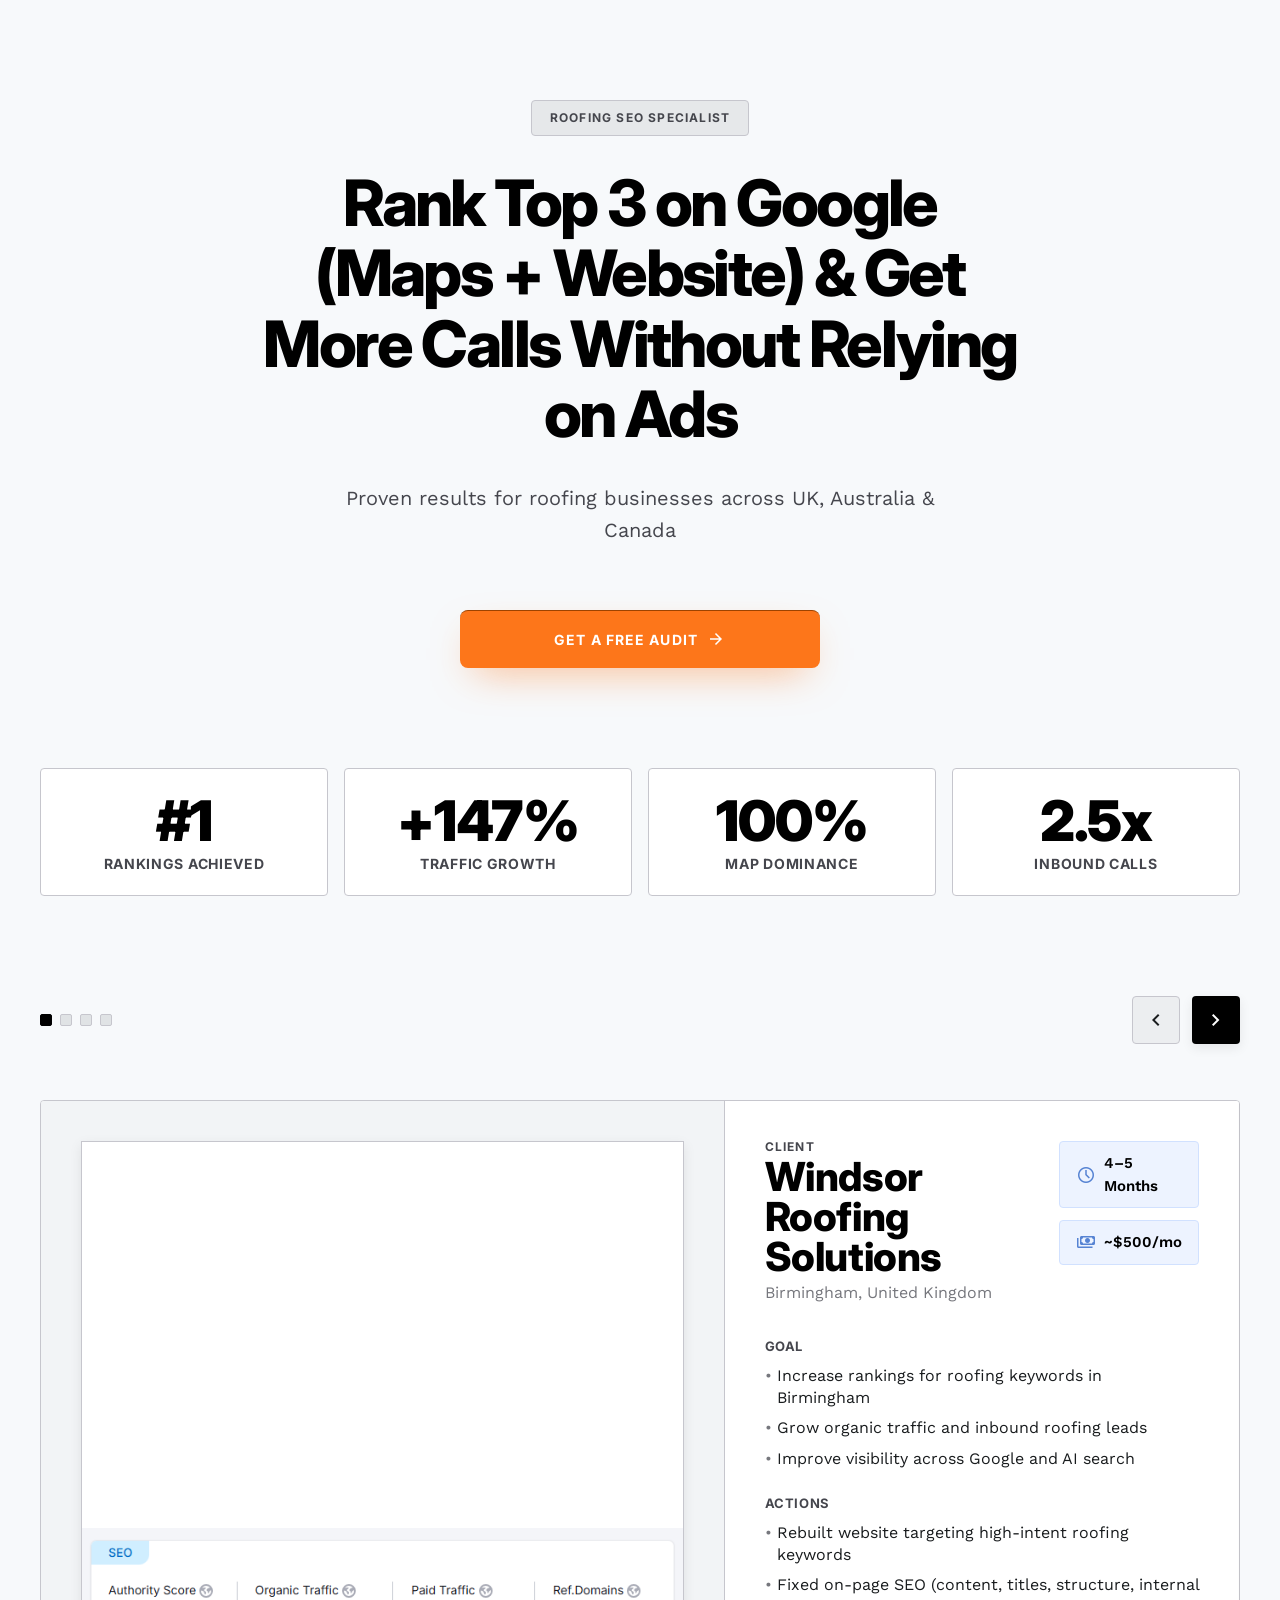
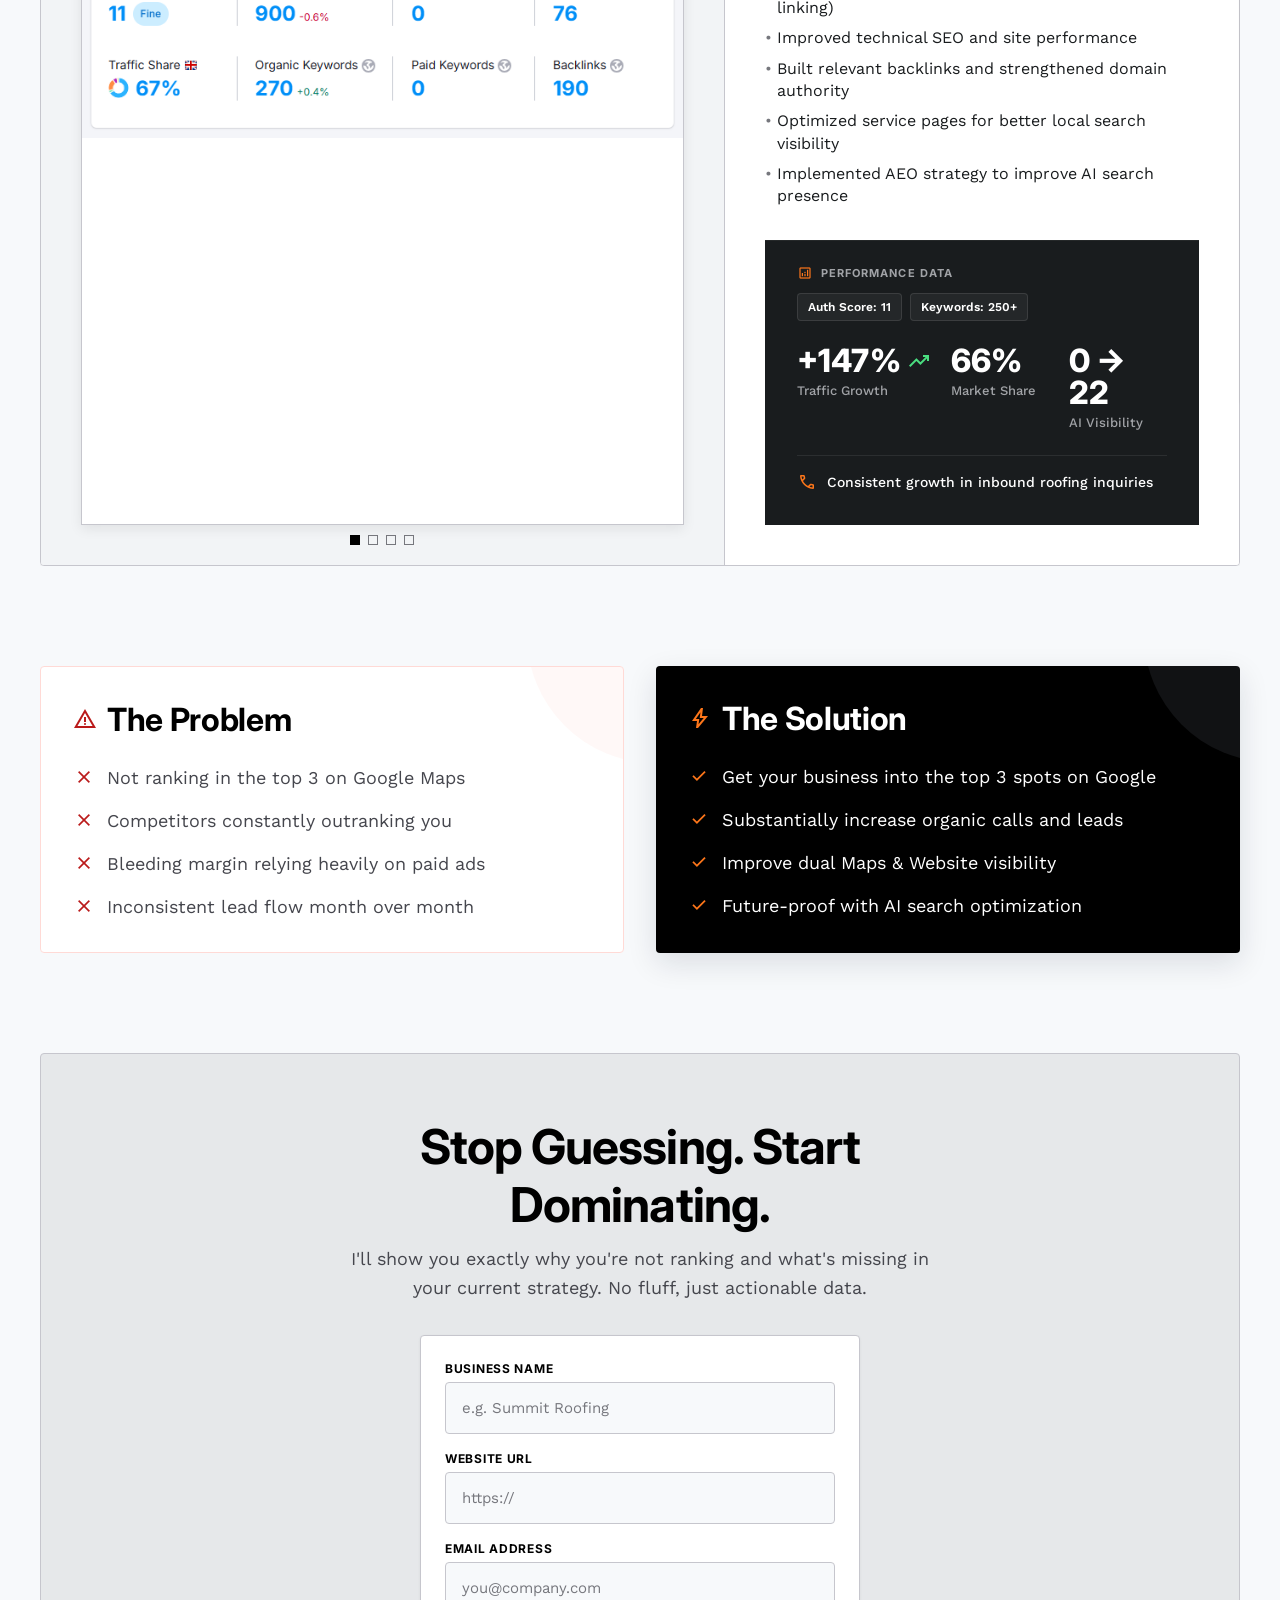
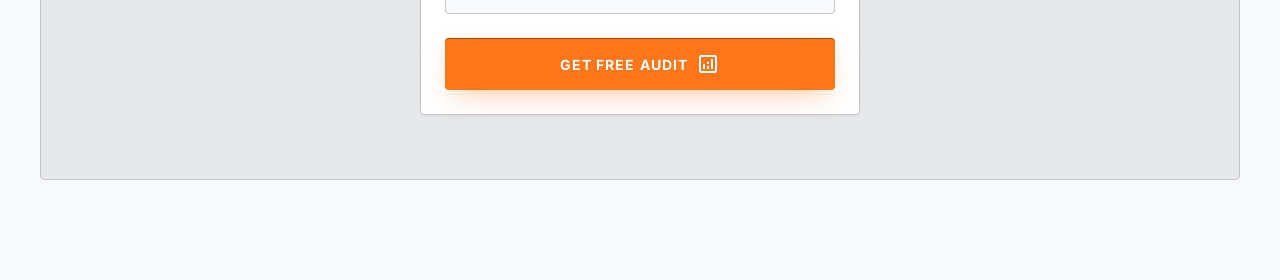
==== index.html @ 43f17d16 "initial" ====
<!DOCTYPE html>
<html lang="en">
<head>
  <meta charset="utf-8" />
  <meta name="viewport" content="width=device-width, initial-scale=1.0" />
  <title>Roofing SEO Specialist — Rank Top 3 on Google Maps & Website</title>
  <meta name="description" content="Proven SEO results for roofing businesses. Rank top 3 on Google Maps, organic search, and AI search. Case studies from UK, Australia, Canada & USA." />
  <link rel="stylesheet" href="styles.css" />
  <link href="https://fonts.googleapis.com/css2?family=Inter:wght@400;600;700;800;900&family=Work+Sans:wght@400;500;600&display=swap" rel="stylesheet" />
  <link href="https://fonts.googleapis.com/css2?family=Material+Symbols+Outlined:wght,FILL@100..700,0..1&display=swap" rel="stylesheet" />
</head>
<body>

<main class="main-container">

  <!-- ============================
       1. HERO SECTION
       ============================ -->
  <section class="hero" id="hero">
    <div class="hero__inner">
      <span class="hero__badge">Roofing SEO Specialist</span>
      <h1 class="font-h1 hero__title">Rank Top 3 on Google (Maps + Website) &amp; Get More Calls Without Relying on Ads</h1>
      <p class="hero__subtitle font-body-lg">Proven results for roofing businesses across UK, Australia &amp; Canada</p>
    </div>
    <a class="btn-cta" href="#audit" id="hero-cta">
      GET A FREE AUDIT
      <span class="material-symbols-outlined arrow-icon">arrow_forward</span>
    </a>
  </section>

  <!-- ============================
       2. PROOF STRIP
       ============================ -->
  <section class="proof-strip" id="proof-strip">
    <div class="proof-card animate-in">
      <span class="font-stat-number proof-card__number">#1</span>
      <span class="font-label-bold proof-card__label">Rankings Achieved</span>
    </div>
    <div class="proof-card animate-in">
      <span class="font-stat-number proof-card__number">+147%</span>
      <span class="font-label-bold proof-card__label">Traffic Growth</span>
    </div>
    <div class="proof-card animate-in">
      <span class="font-stat-number proof-card__number">100%</span>
      <span class="font-label-bold proof-card__label">Map Dominance</span>
    </div>
    <div class="proof-card animate-in">
      <span class="font-stat-number proof-card__number">2.5x</span>
      <span class="font-label-bold proof-card__label">Inbound Calls</span>
    </div>
  </section>

  <!-- ============================
       3. CASE STUDY CAROUSEL
       ============================ -->
  <section class="case-studies" id="case-studies">
    <div class="case-studies__header">
      <div class="carousel-pagination-main" id="carousel-pagination-main">
        <span class="dot active" data-slide="0"></span>
        <span class="dot" data-slide="1"></span>
        <span class="dot" data-slide="2"></span>
        <span class="dot" data-slide="3"></span>
      </div>
      <div class="case-studies__nav">
        <button class="carousel-btn carousel-btn--prev" id="carousel-prev" aria-label="Previous case study">
          <span class="material-symbols-outlined">chevron_left</span>
        </button>
        <button class="carousel-btn carousel-btn--next" id="carousel-next" aria-label="Next case study">
          <span class="material-symbols-outlined">chevron_right</span>
        </button>
      </div>
    </div>

    <div class="carousel-viewport" id="carousel-viewport">
      <div class="carousel-track" id="carousel-track">

        <!-- ===== CASE STUDY 1 ===== -->
        <div class="carousel-slide">
          <div class="case-card">
            <!-- Image Slider -->
            <div class="image-slider" data-slider="1">
              <div class="image-slider__slide active"><img src="case-study-1-1.png" alt="Windsor Roofing Solutions — SEO traffic growth chart" /></div>
              <div class="image-slider__slide"><img src="case-study-1-2.png" alt="Windsor Roofing Solutions — keyword rankings" /></div>
              <div class="image-slider__slide"><img src="case-study-1-3.png" alt="Windsor Roofing Solutions — authority score improvement" /></div>
              <div class="image-slider__slide"><img src="case-study-1-4.png" alt="Windsor Roofing Solutions — AI search visibility" /></div>
              <div class="image-slider__dots">
                <button class="image-slider__dot active" data-index="0" aria-label="Image 1"></button>
                <button class="image-slider__dot" data-index="1" aria-label="Image 2"></button>
                <button class="image-slider__dot" data-index="2" aria-label="Image 3"></button>
                <button class="image-slider__dot" data-index="3" aria-label="Image 4"></button>
              </div>
            </div>
            <!-- Content -->
            <div class="case-content">
              <div class="case-content__top">
                <div class="case-content__header">
                  <span class="font-label-bold case-content__label">CLIENT</span>
                  <h3 class="font-h3 case-content__business">Windsor Roofing Solutions</h3>
                  <p class="case-content__location">Birmingham, United Kingdom</p>
                </div>
                <div class="case-meta">
                  <div class="case-meta__tag">
                    <span class="material-symbols-outlined">schedule</span>
                    <span class="case-meta__tag-value">4–5 Months</span>
                  </div>
                  <div class="case-meta__tag">
                    <span class="material-symbols-outlined">payments</span>
                    <span class="case-meta__tag-value">~$500/mo</span>
                  </div>
                </div>
              </div>

              <div class="case-details">
                <div class="case-section">
                  <p class="case-section-title">GOAL</p>
                  <ul class="case-list">
                    <li>Increase rankings for roofing keywords in Birmingham</li>
                    <li>Grow organic traffic and inbound roofing leads</li>
                    <li>Improve visibility across Google and AI search</li>
                  </ul>
                </div>
                <div class="case-section">
                  <p class="case-section-title">ACTIONS</p>
                  <ul class="case-list">
                    <li>Rebuilt website targeting high-intent roofing keywords</li>
                    <li>Fixed on-page SEO (content, titles, structure, internal linking)</li>
                    <li>Improved technical SEO and site performance</li>
                    <li>Built relevant backlinks and strengthened domain authority</li>
                    <li>Optimized service pages for better local search visibility</li>
                    <li>Implemented AEO strategy to improve AI search presence</li>
                  </ul>
                </div>
              </div>

              <div class="case-results-box">
                <div class="case-results-header">
                  <span class="case-results-badge">
                    <span class="material-symbols-outlined">analytics</span>
                    PERFORMANCE DATA
                  </span>
                  <div class="case-results-metrics-chips">
                    <span class="metric-chip">Auth Score: 11</span>
                    <span class="metric-chip">Keywords: 250+</span>
                  </div>
                </div>
                <div class="case-results-grid">
                  <div class="case-result-item">
                    <div class="case-result-value-group">
                      <span class="case-result-value">+147%</span>
                      <span class="material-symbols-outlined icon-up">trending_up</span>
                    </div>
                    <span class="case-result-label">Traffic Growth</span>
                  </div>
                  <div class="case-result-item">
                    <div class="case-result-value-group">
                      <span class="case-result-value">66%</span>
                    </div>
                    <span class="case-result-label">Market Share</span>
                  </div>
                  <div class="case-result-item">
                    <div class="case-result-value-group">
                      <span class="case-result-value">0 → 22</span>
                    </div>
                    <span class="case-result-label">AI Visibility</span>
                  </div>
                </div>
                <div class="case-results-footer">
                  <span class="material-symbols-outlined">call</span>
                  Consistent growth in inbound roofing inquiries
                </div>
              </div>
            </div>
          </div>
        </div>

        <!-- ===== CASE STUDY 2 ===== -->
        <div class="carousel-slide">
          <div class="case-card">
            <div class="image-slider" data-slider="2">
              <div class="image-slider__slide active"><img src="case-study-2-1.png" alt="Peak Line Roofing — #1 ranking achievement" /></div>
              <div class="image-slider__slide"><img src="case-study-2-2.png" alt="Peak Line Roofing — organic traffic growth" /></div>
              <div class="image-slider__slide"><img src="case-study-2-3.png" alt="Peak Line Roofing — keyword rankings" /></div>
              <div class="image-slider__slide"><img src="case-study-2-4.png" alt="Peak Line Roofing — AI search visibility" /></div>
              <div class="image-slider__dots">
                <button class="image-slider__dot active" data-index="0" aria-label="Image 1"></button>
                <button class="image-slider__dot" data-index="1" aria-label="Image 2"></button>
                <button class="image-slider__dot" data-index="2" aria-label="Image 3"></button>
                <button class="image-slider__dot" data-index="3" aria-label="Image 4"></button>
              </div>
            </div>
            <div class="case-content">
              <div class="case-content__top">
                <div class="case-content__header">
                  <span class="font-label-bold case-content__label">CLIENT</span>
                  <h3 class="font-h3 case-content__business">Peak Line Roofing</h3>
                  <p class="case-content__location">Calgary, Canada</p>
                </div>
                <div class="case-meta">
                  <div class="case-meta__tag">
                    <span class="material-symbols-outlined">schedule</span>
                    <span class="case-meta__tag-value">6 Months</span>
                  </div>
                  <div class="case-meta__tag">
                    <span class="material-symbols-outlined">payments</span>
                    <span class="case-meta__tag-value">~$400/mo</span>
                  </div>
                </div>
              </div>

              <div class="case-details">
                <div class="case-section">
                  <p class="case-section-title">GOAL</p>
                  <ul class="case-list">
                    <li>Rank #1 for roofing keywords in Calgary</li>
                    <li>Build organic visibility from zero</li>
                    <li>Generate consistent inbound roofing leads</li>
                  </ul>
                </div>
                <div class="case-section">
                  <p class="case-section-title">ACTIONS</p>
                  <ul class="case-list">
                    <li>Built website SEO from ground up targeting roofing keywords</li>
                    <li>Structured service pages for high-intent local searches</li>
                    <li>Fixed on-page SEO (content, titles, internal linking)</li>
                    <li>Built backlinks and strengthened domain authority</li>
                    <li>Improved technical SEO and site performance</li>
                    <li>Implemented AEO strategy to grow AI search visibility</li>
                  </ul>
                </div>
              </div>

              <div class="case-results-box">
                <div class="case-results-header">
                  <span class="case-results-badge">
                    <span class="material-symbols-outlined">analytics</span>
                    PERFORMANCE DATA
                  </span>
                  <div class="case-results-metrics-chips">
                    <span class="metric-chip">Keywords: 649+</span>
                    <span class="metric-chip">Market Share: 10%</span>
                  </div>
                </div>
                <div class="case-results-grid">
                  <div class="case-result-item">
                    <div class="case-result-value-group">
                      <span class="case-result-value">#1</span>
                      <span class="material-symbols-outlined icon-rank">star</span>
                    </div>
                    <span class="case-result-label">Primary Rankings</span>
                  </div>
                  <div class="case-result-item">
                    <div class="case-result-value-group">
                      <span class="case-result-value">~1.1K</span>
                    </div>
                    <span class="case-result-label">Monthly Traffic</span>
                  </div>
                  <div class="case-result-item">
                    <div class="case-result-value-group">
                      <span class="case-result-value">0 → 14</span>
                    </div>
                    <span class="case-result-label">AI Visibility</span>
                  </div>
                </div>
                <div class="case-results-footer">
                  <span class="material-symbols-outlined">person_add</span>
                  Strong increase in inbound roofing leads
                </div>
              </div>
            </div>
          </div>
        </div>

        <!-- ===== CASE STUDY 3 ===== -->
        <div class="carousel-slide">
          <div class="case-card">
            <div class="image-slider" data-slider="3">
              <div class="image-slider__slide active"><img src="case-study-3-1.png" alt="Texas Roofers — SEO growth trend" /></div>
              <div class="image-slider__slide"><img src="case-study-3-2.png" alt="Texas Roofers — keyword ranking growth" /></div>
              <div class="image-slider__slide"><img src="case-study-3-3.png" alt="Texas Roofers — authority score" /></div>
              <div class="image-slider__slide"><img src="case-study-3-4.png" alt="Texas Roofers — AI search visibility" /></div>
              <div class="image-slider__dots">
                <button class="image-slider__dot active" data-index="0" aria-label="Image 1"></button>
                <button class="image-slider__dot" data-index="1" aria-label="Image 2"></button>
                <button class="image-slider__dot" data-index="2" aria-label="Image 3"></button>
                <button class="image-slider__dot" data-index="3" aria-label="Image 4"></button>
              </div>
            </div>
            <div class="case-content">
              <div class="case-content__top">
                <div class="case-content__header">
                  <span class="font-label-bold case-content__label">CLIENT</span>
                  <h3 class="font-h3 case-content__business">Texas Roofers</h3>
                  <p class="case-content__location">Texas, United States</p>
                </div>
                <div class="case-meta">
                  <div class="case-meta__tag">
                    <span class="material-symbols-outlined">schedule</span>
                    <span class="case-meta__tag-value">11 Months</span>
                  </div>
                  <div class="case-meta__tag">
                    <span class="material-symbols-outlined">payments</span>
                    <span class="case-meta__tag-value">~$480/mo</span>
                  </div>
                </div>
              </div>

              <div class="case-details">
                <div class="case-section">
                  <p class="case-section-title">GOAL</p>
                  <ul class="case-list">
                    <li>Increase rankings for roofing keywords in Texas</li>
                    <li>Grow organic traffic and lead flow from Google</li>
                    <li>Build visibility from low baseline in a competitive market</li>
                  </ul>
                </div>
                <div class="case-section">
                  <p class="case-section-title">ACTIONS</p>
                  <ul class="case-list">
                    <li>Rebuilt website targeting high-intent roofing keywords</li>
                    <li>Fixed on-page SEO (content, titles, internal linking)</li>
                    <li>Improved technical SEO and site performance</li>
                    <li>Built backlinks and strengthened domain authority</li>
                    <li>Optimized service pages for better local visibility</li>
                    <li>Implemented AEO strategy to grow AI search presence</li>
                  </ul>
                </div>
              </div>

              <div class="case-results-box">
                <div class="case-results-header">
                  <span class="case-results-badge">
                    <span class="material-symbols-outlined">analytics</span>
                    PERFORMANCE DATA
                  </span>
                  <div class="case-results-metrics-chips">
                    <span class="metric-chip">Auth Score: 8</span>
                    <span class="metric-chip">Keywords: 615+</span>
                  </div>
                </div>
                <div class="case-results-grid">
                  <div class="case-result-item">
                    <div class="case-result-value-group">
                      <span class="case-result-value">+21%</span>
                      <span class="material-symbols-outlined icon-up">trending_up</span>
                    </div>
                    <span class="case-result-label">Keyword Growth</span>
                  </div>
                  <div class="case-result-item">
                    <div class="case-result-value-group">
                      <span class="case-result-value">~317</span>
                    </div>
                    <span class="case-result-label">Monthly Traffic</span>
                  </div>
                  <div class="case-result-item">
                    <div class="case-result-value-group">
                      <span class="case-result-value">0 → 15</span>
                    </div>
                    <span class="case-result-label">AI Visibility</span>
                  </div>
                </div>
                <div class="case-results-footer">
                  <span class="material-symbols-outlined">add_chart</span>
                  Increase in inbound roofing inquiries
                </div>
              </div>
            </div>
          </div>
        </div>

        <!-- ===== CASE STUDY 4 ===== -->
        <div class="carousel-slide">
          <div class="case-card">
            <div class="image-slider" data-slider="4">
              <div class="image-slider__slide active"><img src="case-study-4-1.png" alt="Perth Re-Roofing — Google Maps #1 grid dominance" /></div>
              <div class="image-slider__slide"><img src="case-study-4-2.png" alt="Perth Re-Roofing — local pack visibility" /></div>
              <div class="image-slider__dots">
                <button class="image-slider__dot active" data-index="0" aria-label="Image 1"></button>
                <button class="image-slider__dot" data-index="1" aria-label="Image 2"></button>
              </div>
            </div>
            <div class="case-content">
              <div class="case-content__top">
                <div class="case-content__header">
                  <span class="font-label-bold case-content__label">CLIENT</span>
                  <h3 class="font-h3 case-content__business">Perth Re-Roofing</h3>
                  <p class="case-content__location">Perth, Australia</p>
                </div>
                <div class="case-meta">
                  <div class="case-meta__tag">
                    <span class="material-symbols-outlined">schedule</span>
                    <span class="case-meta__tag-value">4–5 Months</span>
                  </div>
                  <div class="case-meta__tag">
                    <span class="material-symbols-outlined">payments</span>
                    <span class="case-meta__tag-value">~$700/mo</span>
                  </div>
                </div>
              </div>

              <div class="case-details">
                <div class="case-section">
                  <p class="case-section-title">GOAL</p>
                  <ul class="case-list">
                    <li>Achieve #1 rankings across Perth for roofing keywords</li>
                    <li>Dominate Google Maps visibility in target service area</li>
                    <li>Generate consistent high-intent roofing leads</li>
                  </ul>
                </div>
                <div class="case-section">
                  <p class="case-section-title">ACTIONS</p>
                  <ul class="case-list">
                    <li>Fully optimized Google Business Profile for maximum local visibility</li>
                    <li>Fixed categories, services, and keyword targeting</li>
                    <li>Improved listing relevance and proximity signals</li>
                    <li>Implemented consistent posting and engagement strategy</li>
                    <li>Strengthened citation consistency across directories</li>
                    <li>Optimized profile for high-intent roofing searches</li>
                  </ul>
                </div>
              </div>

              <div class="case-results-box">
                <div class="case-results-header">
                  <span class="case-results-badge">
                    <span class="material-symbols-outlined">map</span>
                    MAP PACK DOMINANCE
                  </span>
                </div>
                <div class="case-results-grid">
                  <div class="case-result-item">
                    <div class="case-result-value-group">
                      <span class="case-result-value">#1</span>
                      <span class="material-symbols-outlined icon-rank">star</span>
                    </div>
                    <span class="case-result-label">Perth Grid</span>
                  </div>
                  <div class="case-result-item">
                    <div class="case-result-value-group">
                      <span class="case-result-value">100.0</span>
                    </div>
                    <span class="case-result-label">SoLV Score</span>
                  </div>
                  <div class="case-result-item">
                    <div class="case-result-value-group">
                      <span class="case-result-value">100%</span>
                    </div>
                    <span class="case-result-label">Grid Coverage</span>
                  </div>
                </div>
                <div class="case-results-footer">
                  <span class="material-symbols-outlined">call_made</span>
                  Significant increase in inbound roofing calls and inquiries
                </div>
              </div>
            </div>
          </div>
        </div>

      </div><!-- /carousel-track -->
    </div><!-- /carousel-viewport -->

  </section>

  <!-- ============================
       4. PAIN POINTS & SOLUTION
       ============================ -->
  <section class="problem-solution" id="problem-solution">
    <!-- Pain Points -->
    <div class="pain-card">
      <div class="pain-card__decor"></div>
      <h3 class="font-h3 pain-card__title">
        <span class="material-symbols-outlined pain-card__icon">warning</span>
        The Problem
      </h3>
      <ul class="pain-list">
        <li>
          <span class="material-symbols-outlined icon-x">close</span>
          Not ranking in the top 3 on Google Maps
        </li>
        <li>
          <span class="material-symbols-outlined icon-x">close</span>
          Competitors constantly outranking you
        </li>
        <li>
          <span class="material-symbols-outlined icon-x">close</span>
          Bleeding margin relying heavily on paid ads
        </li>
        <li>
          <span class="material-symbols-outlined icon-x">close</span>
          Inconsistent lead flow month over month
        </li>
      </ul>
    </div>
    <!-- Solution -->
    <div class="solution-card">
      <div class="solution-card__decor"></div>
      <h3 class="font-h3 solution-card__title">
        <span class="material-symbols-outlined solution-card__icon">bolt</span>
        The Solution
      </h3>
      <ul class="solution-list">
        <li>
          <span class="material-symbols-outlined icon-check">check</span>
          Get your business into the top 3 spots on Google
        </li>
        <li>
          <span class="material-symbols-outlined icon-check">check</span>
          Substantially increase organic calls and leads
        </li>
        <li>
          <span class="material-symbols-outlined icon-check">check</span>
          Improve dual Maps &amp; Website visibility
        </li>
        <li>
          <span class="material-symbols-outlined icon-check">check</span>
          Future-proof with AI search optimization
        </li>
      </ul>
    </div>
  </section>

  <!-- ============================
       5. OFFER & FINAL CTA
       ============================ -->
  <section class="cta-section" id="audit">
    <div class="cta-section__text">
      <h2 class="font-h2 cta-section__title">Stop Guessing. Start Dominating.</h2>
      <p class="cta-section__subtitle">I'll show you exactly why you're not ranking and what's missing in your current strategy. No fluff, just actionable data.</p>
    </div>
    <form class="audit-form" id="audit-form" onsubmit="return false;">
      <div class="form-group">
        <label for="business-name">Business Name</label>
        <input type="text" id="business-name" placeholder="e.g. Summit Roofing" required />
      </div>
      <div class="form-group">
        <label for="website-url">Website URL</label>
        <input type="url" id="website-url" placeholder="https://" required />
      </div>
      <div class="form-group">
        <label for="email-address">Email Address</label>
        <input type="email" id="email-address" placeholder="you@company.com" required />
      </div>
      <button type="submit" class="btn-submit" id="submit-audit">
        GET FREE AUDIT
        <span class="material-symbols-outlined">analytics</span>
      </button>
    </form>
  </section>

</main>

<!-- ============================================================
     JAVASCRIPT — Carousel, Image Sliders, Swipe Support
     ============================================================ -->
<script>
(function() {
  'use strict';

  // ==========================================
  // CASE STUDY CAROUSEL
  // ==========================================
  const track = document.getElementById('carousel-track');
  const slides = track.querySelectorAll('.carousel-slide');
  const prevBtn = document.getElementById('carousel-prev');
  const nextBtn = document.getElementById('carousel-next');
  const indicators = document.querySelectorAll('.carousel-pagination-main .dot');
  let currentSlide = 0;
  const totalSlides = slides.length;

  function goToSlide(index) {
    if (index < 0) index = totalSlides - 1;
    if (index >= totalSlides) index = 0;
    currentSlide = index;
    track.style.transform = `translateX(-${currentSlide * 100}%)`;

    // Update indicators
    indicators.forEach((ind, i) => {
      ind.classList.toggle('active', i === currentSlide);
    });
  }

  prevBtn.addEventListener('click', () => goToSlide(currentSlide - 1));
  nextBtn.addEventListener('click', () => goToSlide(currentSlide + 1));

  indicators.forEach(ind => {
    ind.addEventListener('click', () => {
      goToSlide(parseInt(ind.dataset.slide));
    });
  });

  // Swipe support
  let touchStartX = 0;
  let touchEndX = 0;
  const viewport = document.getElementById('carousel-viewport');

  viewport.addEventListener('touchstart', (e) => {
    touchStartX = e.changedTouches[0].screenX;
  }, { passive: true });

  viewport.addEventListener('touchend', (e) => {
    touchEndX = e.changedTouches[0].screenX;
    const diff = touchStartX - touchEndX;
    if (Math.abs(diff) > 50) {
      if (diff > 0) {
        goToSlide(currentSlide + 1);
      } else {
        goToSlide(currentSlide - 1);
      }
    }
  }, { passive: true });

  // Keyboard navigation
  document.addEventListener('keydown', (e) => {
    if (e.key === 'ArrowLeft') goToSlide(currentSlide - 1);
    if (e.key === 'ArrowRight') goToSlide(currentSlide + 1);
  });

  // ==========================================
  // IMAGE SLIDERS (Auto-play per case study)
  // ==========================================
  const sliders = document.querySelectorAll('.image-slider');

  sliders.forEach(slider => {
    const slideEls = slider.querySelectorAll('.image-slider__slide');
    const dots = slider.querySelectorAll('.image-slider__dot');
    let activeIndex = 0;
    const totalImages = slideEls.length;

    function showImage(index) {
      slideEls.forEach((s, i) => {
        s.classList.toggle('active', i === index);
      });
      dots.forEach((d, i) => {
        d.classList.toggle('active', i === index);
      });
      activeIndex = index;
    }

    // Auto-play every 3.5 seconds
    let autoPlayInterval = setInterval(() => {
      showImage((activeIndex + 1) % totalImages);
    }, 3500);

    // Dot click
    dots.forEach(dot => {
      dot.addEventListener('click', () => {
        clearInterval(autoPlayInterval);
        showImage(parseInt(dot.dataset.index));
        autoPlayInterval = setInterval(() => {
          showImage((activeIndex + 1) % totalImages);
        }, 3500);
      });
    });
  });

  // ==========================================
  // FORM SUBMIT FEEDBACK
  // ==========================================
  const form = document.getElementById('audit-form');
  const submitBtn = document.getElementById('submit-audit');

  form.addEventListener('submit', (e) => {
    e.preventDefault();
    const name = document.getElementById('business-name').value.trim();
    const url = document.getElementById('website-url').value.trim();
    const email = document.getElementById('email-address').value.trim();

    if (name && url && email) {
      submitBtn.textContent = '✓ REQUEST SENT';
      submitBtn.style.background = '#16a34a';
      submitBtn.style.boxShadow = '0 10px 30px -10px rgba(22,163,74,0.4)';
      submitBtn.style.borderTop = '1px solid #15803d';
      submitBtn.disabled = true;

      setTimeout(() => {
        submitBtn.innerHTML = 'GET FREE AUDIT <span class="material-symbols-outlined">analytics</span>';
        submitBtn.style.background = '';
        submitBtn.style.boxShadow = '';
        submitBtn.style.borderTop = '';
        submitBtn.disabled = false;
        form.reset();
      }, 3000);
    }
  });

})();
</script>

</body>
</html>
---- styles.css ----
/* ============================================================
   ROOFING SEO PORTFOLIO — Design System & Styles
   ============================================================ */

/* --- Google Fonts --- */
@import url('https://fonts.googleapis.com/css2?family=Inter:wght@400;600;700;800;900&family=Work+Sans:wght@400;500;600&display=swap');

/* --- CSS Custom Properties (Design Tokens) --- */
:root {
  /* Surfaces */
  --surface: #f7f9fb;
  --surface-dim: #d8dadc;
  --surface-bright: #f7f9fb;
  --surface-container-lowest: #ffffff;
  --surface-container-low: #f2f4f6;
  --surface-container: #eceef0;
  --surface-container-high: #e6e8ea;
  --surface-container-highest: #e0e3e5;

  /* On-Surface */
  --on-surface: #191c1e;
  --on-surface-variant: #45464d;

  /* Outline */
  --outline: #76777d;
  --outline-variant: #c6c6cd;

  /* Primary */
  --primary: #000000;
  --on-primary: #ffffff;
  --primary-container: #131b2e;
  --on-primary-container: #7c839b;

  /* Secondary (Emergency Orange) */
  --secondary: #9d4300;
  --on-secondary: #ffffff;
  --secondary-container: #fd761a;
  --on-secondary-container: #5c2400;
  --secondary-fixed-dim: #ffb690;

  /* Tertiary */
  --tertiary: #000000;
  --on-tertiary: #ffffff;
  --tertiary-container: #0d1c2f;
  --tertiary-fixed: #d5e3fd;

  /* Error */
  --error: #ba1a1a;
  --on-error: #ffffff;
  --error-container: #ffdad6;
  --on-error-container: #93000a;

  /* Background */
  --background: #f7f9fb;
  --on-background: #191c1e;

  /* Spacing */
  --container-max: 1280px;
  --gutter: 32px;
  --section-padding: 100px;
  --stack-sm: 16px;
  --stack-md: 32px;
  --stack-lg: 64px;

  /* Radius */
  --radius-sm: 0.125rem;
  --radius: 0.25rem;
  --radius-md: 0.375rem;
  --radius-lg: 0.5rem;
  --radius-xl: 0.75rem;
  --radius-full: 9999px;

  /* Shadows */
  --shadow-sm: 0 1px 3px rgba(0, 0, 0, 0.06);
  --shadow-md: 0 4px 12px rgba(0, 0, 0, 0.08);
  --shadow-lg: 0 10px 30px rgba(19, 27, 46, 0.12);
  --shadow-cta: 0 15px 40px -15px rgba(253, 118, 26, 0.6);
  --shadow-cta-hover: 0 20px 50px -15px rgba(253, 118, 26, 0.75);
}

/* --- Reset & Base --- */
*,
*::before,
*::after {
  margin: 0;
  padding: 0;
  box-sizing: border-box;
}

html {
  scroll-behavior: smooth;
  -webkit-font-smoothing: antialiased;
  -moz-osx-font-smoothing: grayscale;
}

body {
  font-family: 'Work Sans', sans-serif;
  font-size: 16px;
  line-height: 1.5;
  color: var(--on-background);
  background-color: var(--background);
  min-height: 100vh;
  overflow-x: hidden;
}

img {
  display: block;
  max-width: 100%;
}

a {
  text-decoration: none;
  color: inherit;
}

ul,
ol {
  list-style: none;
}

button {
  cursor: pointer;
  border: none;
  background: none;
  font-family: inherit;
}

input {
  font-family: inherit;
  border: none;
  outline: none;
}

/* --- Typography --- */
.font-h1 {
  font-family: 'Inter', sans-serif;
  font-size: clamp(36px, 6vw, 64px);
  font-weight: 800;
  line-height: 1.1;
  letter-spacing: -0.04em;
}

.font-h2 {
  font-family: 'Inter', sans-serif;
  font-size: clamp(30px, 4.5vw, 48px);
  font-weight: 700;
  line-height: 1.2;
  letter-spacing: -0.02em;
}

.font-h3 {
  font-family: 'Inter', sans-serif;
  font-size: clamp(24px, 3vw, 32px);
  font-weight: 700;
  line-height: 1.3;
  letter-spacing: -0.01em;
}

.font-body-lg {
  font-family: 'Work Sans', sans-serif;
  font-size: 20px;
  line-height: 1.6;
}

.font-body-md {
  font-family: 'Work Sans', sans-serif;
  font-size: 16px;
  line-height: 1.5;
}

.font-label-bold {
  font-family: 'Inter', sans-serif;
  font-size: 14px;
  font-weight: 700;
  line-height: 1;
  letter-spacing: 0.05em;
  text-transform: uppercase;
}

.font-stat-number {
  font-family: 'Inter', sans-serif;
  font-size: clamp(40px, 5vw, 56px);
  font-weight: 900;
  line-height: 1;
  letter-spacing: -0.02em;
}

/* --- Layout --- */
.main-container {
  max-width: var(--container-max);
  margin: 0 auto;
  padding: var(--section-padding) var(--gutter);
  display: flex;
  flex-direction: column;
  gap: var(--section-padding);
}

@media (min-width: 768px) {
  .main-container {
    max-width: 1080px;
    padding-left: 0;
    padding-right: 0;
  }
}

@media (min-width: 1024px) {
  .main-container {
    max-width: 1200px;
  }
}

/* ============================================================
   HERO SECTION
   ============================================================ */
.hero {
  display: flex;
  flex-direction: column;
  gap: var(--stack-lg);
  align-items: center;
  text-align: center;
}

.hero__inner {
  display: flex;
  flex-direction: column;
  gap: var(--stack-md);
  align-items: center;
}

.hero__badge {
  display: inline-block;
  padding: 8px 18px;
  background: var(--surface-container-high);
  border: 1px solid var(--outline-variant);
  color: var(--on-surface-variant);
  font-family: 'Inter', sans-serif;
  font-size: 12px;
  font-weight: 700;
  letter-spacing: 0.1em;
  text-transform: uppercase;
  border-radius: var(--radius);
}

.hero__title {
  color: var(--primary);
  max-width: 780px;
}

.hero__subtitle {
  color: var(--on-surface-variant);
  max-width: 600px;
  font-size: 20px;
}

/* --- CTA Button --- */
.btn-cta {
  display: inline-flex;
  align-items: center;
  justify-content: center;
  gap: 8px;
  padding: 18px 40px;
  background: var(--secondary-container);
  color: var(--on-secondary);
  font-family: 'Inter', sans-serif;
  font-size: 14px;
  font-weight: 700;
  letter-spacing: 0.08em;
  text-transform: uppercase;
  border-radius: var(--radius-lg);
  border-top: 1px solid var(--secondary);
  box-shadow: var(--shadow-cta);
  transition: all 0.25s ease;
  width: 100%;
  max-width: 360px;
}

.btn-cta:hover {
  background: var(--secondary);
  box-shadow: var(--shadow-cta-hover);
  transform: translateY(-2px);
}

.btn-cta:active {
  transform: translateY(0);
}

.btn-cta .arrow-icon {
  font-size: 20px;
  transition: transform 0.25s ease;
}

.btn-cta:hover .arrow-icon {
  transform: translateX(4px);
}

/* ============================================================
   PROOF STRIP
   ============================================================ */
.proof-strip {
  display: grid;
  grid-template-columns: repeat(2, 1fr);
  gap: var(--stack-sm);
  width: 100%;
}

@media (min-width: 768px) {
  .proof-strip {
    grid-template-columns: repeat(4, 1fr);
  }
}

.proof-card {
  background: var(--surface-container-lowest);
  border: 1px solid var(--outline-variant);
  padding: 24px 16px;
  display: flex;
  flex-direction: column;
  gap: 8px;
  border-radius: var(--radius);
  align-items: center;
  text-align: center;
  transition: transform 0.3s ease, box-shadow 0.3s ease;
}

.proof-card:hover {
  transform: translateY(-4px);
  box-shadow: var(--shadow-md);
}

.proof-card__number {
  color: var(--primary);
}

.proof-card__label {
  color: var(--on-surface-variant);
}

/* ============================================================
   CASE STUDY CAROUSEL
   ============================================================ */
.case-studies {
  display: flex;
  flex-direction: column;
  gap: var(--stack-md);
}

.case-studies__header {
  display: flex;
  justify-content: space-between;
  align-items: center;
  margin-bottom: 24px;
}

.carousel-pagination-main {
  display: flex;
  gap: 8px;
}

.carousel-pagination-main .dot {
  width: 12px;
  height: 12px;
  background: var(--surface-container-highest);
  border: 1px solid var(--outline-variant);
  border-radius: 2px;
  transition: all 0.3s ease;
}

.carousel-pagination-main .dot.active {
  background: var(--primary);
  border-color: var(--primary);
}

.case-studies__nav {
  display: flex;
  gap: 12px;
}

.carousel-btn {
  width: 48px;
  height: 48px;
  display: flex;
  align-items: center;
  justify-content: center;
  border-radius: var(--radius);
  transition: all 0.2s ease;
  font-size: 24px;
}

.carousel-btn--prev {
  background: var(--surface-container);
  border: 1px solid var(--outline-variant);
  color: var(--on-surface);
}

.carousel-btn--prev:hover {
  background: var(--surface-variant);
}

.carousel-btn--next {
  background: var(--primary);
  color: var(--on-primary);
  box-shadow: var(--shadow-md);
}

.carousel-btn--next:hover {
  background: var(--tertiary-container);
}

/* Carousel Wrapper */
.carousel-viewport {
  overflow: hidden;
  position: relative;
}

.carousel-track {
  display: flex;
  transition: transform 0.5s cubic-bezier(0.25, 0.46, 0.45, 0.94);
  will-change: transform;
}

.carousel-slide {
  min-width: 100%;
  flex-shrink: 0;
}

/* Case Study Card */
.case-card {
  display: flex;
  flex-direction: column;
  background: var(--surface-container-lowest);
  border: 1px solid var(--outline-variant);
  border-radius: var(--radius);
  overflow: hidden;
  box-shadow: var(--shadow-sm);
  width: 100%;
}

@media (min-width: 768px) {
  .case-card {
    flex-direction: row;
    align-items: flex-start; /* Don't force the image to stretch to text height */
    background: #fff;
  }
}

/* --- Image Slider --- */
.image-slider {
  width: 100%;
  aspect-ratio: 16 / 8; /* Wider and shorter landscape ratio on mobile */
  position: relative;
  background: var(--surface-container-low);
  padding: 30px; /* Framing padding */
  display: flex;
  align-items: center;
  justify-content: center;
  overflow: hidden;
}

@media (min-width: 768px) {
  .image-slider {
    width: 60%;
    aspect-ratio: 16 / 8; /* Maintain shorter landscape ratio on desktop */
    border-right: 1px solid var(--outline-variant);
    border-bottom: none;
    align-self: stretch;
  }
}

.image-slider__slide {
  position: absolute;
  top: 40px;
  left: 40px;
  right: 40px;
  bottom: 40px;
  opacity: 0;
  transition: opacity 0.8s ease-in-out;
  border: 1px solid var(--outline-variant);
  box-shadow: var(--shadow-md);
  background: #fff;
}

.image-slider__slide.active {
  opacity: 1;
}

.image-slider__slide img {
  width: 100%;
  height: 100%;
  object-fit: contain; /* Show the full landscape image without stretching or cropping */
  background: #fff; /* White background for the screenshot itself */
}

.image-slider__dots {
  position: absolute;
  bottom: 20px;
  left: 50%;
  transform: translateX(-50%);
  display: flex;
  gap: 8px;
  z-index: 2;
}

.image-slider__dot {
  width: 10px;
  height: 10px;
  border: 1px solid var(--outline);
  background: transparent;
  cursor: pointer;
  transition: all 0.3s ease;
  padding: 0;
}

.image-slider__dot.active {
  background: var(--primary);
  border-color: var(--primary);
}

/* --- Case Study Content --- */
.case-content {
  width: 100%;
  padding: 40px;
  display: flex;
  flex-direction: column;
  gap: 32px;
  background: #fff;
}

@media (min-width: 768px) {
  .case-content {
    width: 45%;
  }
}

.case-content__top {
  display: flex;
  justify-content: space-between;
  align-items: flex-start;
}

.case-content__header {
  display: flex;
  flex-direction: column;
  gap: 4px;
}

.case-content__label {
  color: var(--on-surface-variant);
  font-size: 12px;
  letter-spacing: 0.1em;
}

.case-content__business {
  color: var(--primary);
  font-size: 40px;
  font-weight: 800;
  line-height: 1;
}

.case-content__location {
  color: var(--outline);
  font-size: 16px;
}

.case-meta {
  display: flex;
  flex-direction: column;
  gap: 12px;
}

.case-meta__tag {
  background: #edf3ff; /* Light blue/gray from screenshot */
  padding: 10px 16px;
  border: 1px solid #d1e1ff;
  border-radius: 4px;
  display: flex;
  align-items: center;
  gap: 8px;
  color: var(--primary);
  font-weight: 600;
  font-size: 15px;
}

.case-meta__tag .material-symbols-outlined {
  font-size: 20px;
  color: #5683d3;
}

.case-details {
  display: flex;
  flex-direction: column;
  gap: 24px;
}

.case-section {
  display: flex;
  flex-direction: column;
  gap: 8px;
}

.case-section-title {
  font-family: 'Inter', sans-serif;
  font-weight: 700;
  font-size: 13px;
  letter-spacing: 0.05em;
  color: var(--on-surface-variant);
  text-transform: uppercase;
}

.case-list {
  display: flex;
  flex-direction: column;
  gap: 8px;
  padding-left: 0;
  border-left: none;
}

.case-list li {
  color: var(--on-surface);
  font-size: 16px;
  line-height: 1.4;
  position: relative;
  padding-left: 12px;
}

.case-list li::before {
  content: "•";
  position: absolute;
  left: 0;
  color: var(--outline);
}

.case-results-box {
  background: #191c1e;
  padding: 24px 32px 32px;
  display: flex;
  flex-direction: column;
  gap: 24px;
  margin-top: auto;
  border-top: 1px solid rgba(255,255,255,0.05);
}

.case-results-header {
  display: flex;
  justify-content: space-between;
  align-items: center;
  flex-wrap: wrap;
  gap: 12px;
}

.case-results-badge {
  display: flex;
  align-items: center;
  gap: 8px;
  color: #a1a3a7;
  font-family: 'Inter', sans-serif;
  font-weight: 700;
  font-size: 11px;
  letter-spacing: 0.1em;
  text-transform: uppercase;
}

.case-results-badge .material-symbols-outlined {
  font-size: 16px;
  color: var(--secondary-container);
}

.case-results-metrics-chips {
  display: flex;
  gap: 8px;
}

.metric-chip {
  background: rgba(255,255,255,0.05);
  border: 1px solid rgba(255,255,255,0.1);
  padding: 4px 10px;
  border-radius: 4px;
  color: #fff;
  font-size: 12px;
  font-weight: 600;
}

.case-results-grid {
  display: grid;
  grid-template-columns: repeat(3, 1fr);
  gap: 20px;
}

.case-result-item {
  display: flex;
  flex-direction: column;
  gap: 6px;
}

.case-result-value-group {
  display: flex;
  align-items: center;
  gap: 6px;
}

.case-result-value {
  color: #fff;
  font-size: 32px;
  font-weight: 800;
  font-family: 'Inter', sans-serif;
  line-height: 1;
}

.icon-up {
  color: #4ade80; /* Success green */
  font-size: 24px !important;
}

.icon-rank {
  color: #facc15; /* Star yellow */
  font-size: 24px !important;
}

.case-result-label {
  color: #a1a3a7;
  font-size: 13px;
  font-weight: 500;
  line-height: 1.2;
}

.case-results-footer {
  display: flex;
  align-items: center;
  gap: 10px;
  padding-top: 16px;
  border-top: 1px solid rgba(255,255,255,0.08);
  color: #fff;
  font-size: 14px;
  font-weight: 500;
}

.case-results-footer .material-symbols-outlined {
  font-size: 20px;
  color: var(--secondary-container);
}

/* ============================================================
   PAIN POINTS & SOLUTION (Two Column)
   ============================================================ */
.problem-solution {
  display: grid;
  grid-template-columns: 1fr;
  gap: var(--gutter);
}

@media (min-width: 768px) {
  .problem-solution {
    grid-template-columns: 1fr 1fr;
  }
}

/* Pain Points Card */
.pain-card {
  background: var(--surface-container-lowest);
  border: 1px solid var(--error-container);
  padding: 32px;
  border-radius: var(--radius);
  display: flex;
  flex-direction: column;
  gap: var(--stack-sm);
  position: relative;
  overflow: hidden;
}

.pain-card__decor {
  position: absolute;
  top: -32px;
  right: -32px;
  width: 128px;
  height: 128px;
  background: var(--error-container);
  opacity: 0.2;
  border-radius: 0 0 0 100%;
}

.pain-card__title {
  color: var(--primary);
  display: flex;
  align-items: center;
  gap: 10px;
}

.pain-card__icon {
  color: var(--error);
  font-size: 28px;
}

.pain-list {
  display: flex;
  flex-direction: column;
  gap: 16px;
  margin-top: 8px;
}

.pain-list li {
  display: flex;
  align-items: flex-start;
  gap: 12px;
  font-size: 18px;
  color: var(--on-surface-variant);
  line-height: 1.5;
}

.pain-list li .icon-x {
  color: var(--error);
  font-size: 22px;
  flex-shrink: 0;
  margin-top: 2px;
}

/* Solution Card */
.solution-card {
  background: var(--primary);
  color: var(--on-primary);
  padding: 32px;
  border-radius: var(--radius);
  display: flex;
  flex-direction: column;
  gap: var(--stack-sm);
  position: relative;
  overflow: hidden;
  box-shadow: var(--shadow-lg);
}

.solution-card__decor {
  position: absolute;
  top: -32px;
  right: -32px;
  width: 128px;
  height: 128px;
  background: var(--tertiary-fixed);
  opacity: 0.08;
  border-radius: 0 0 0 100%;
}

.solution-card__title {
  color: var(--on-primary);
  display: flex;
  align-items: center;
  gap: 10px;
}

.solution-card__icon {
  color: var(--secondary-container);
  font-size: 28px;
}

.solution-list {
  display: flex;
  flex-direction: column;
  gap: 16px;
  margin-top: 8px;
}

.solution-list li {
  display: flex;
  align-items: flex-start;
  gap: 12px;
  font-size: 18px;
  color: var(--on-primary);
  line-height: 1.5;
}

.solution-list li .icon-check {
  color: var(--secondary-container);
  font-size: 22px;
  flex-shrink: 0;
  margin-top: 2px;
}

/* ============================================================
   OFFER / FINAL CTA SECTION
   ============================================================ */
.cta-section {
  background: var(--surface-container-high);
  border: 1px solid var(--outline-variant);
  border-radius: var(--radius);
  padding: 48px 24px;
  display: flex;
  flex-direction: column;
  align-items: center;
  text-align: center;
  gap: var(--stack-md);
}

@media (min-width: 768px) {
  .cta-section {
    padding: 64px 48px;
  }
}

.cta-section__text {
  max-width: 600px;
  display: flex;
  flex-direction: column;
  gap: 12px;
}

.cta-section__title {
  color: var(--primary);
}

.cta-section__subtitle {
  color: var(--on-surface-variant);
  font-size: 18px;
  line-height: 1.6;
}

/* Form */
.audit-form {
  width: 100%;
  max-width: 440px;
  display: flex;
  flex-direction: column;
  gap: 16px;
  background: var(--surface-container-lowest);
  padding: 24px;
  border-radius: var(--radius);
  border: 1px solid var(--outline-variant);
  box-shadow: var(--shadow-sm);
  text-align: left;
}

.form-group {
  display: flex;
  flex-direction: column;
  gap: 4px;
}

.form-group label {
  font-family: 'Inter', sans-serif;
  font-size: 12px;
  font-weight: 700;
  letter-spacing: 0.06em;
  text-transform: uppercase;
  color: var(--primary);
}

.form-group input {
  width: 100%;
  height: 52px;
  background: var(--surface);
  border: 1px solid var(--outline-variant);
  border-radius: var(--radius);
  padding: 0 16px;
  font-size: 15px;
  color: var(--primary);
  transition: border-color 0.2s ease, box-shadow 0.2s ease;
}

.form-group input:focus {
  border-color: var(--primary);
  box-shadow: 0 0 0 2px rgba(0, 0, 0, 0.08);
}

.form-group input::placeholder {
  color: var(--outline);
}

.btn-submit {
  margin-top: 8px;
  width: 100%;
  height: 52px;
  display: flex;
  align-items: center;
  justify-content: center;
  gap: 8px;
  background: var(--secondary-container);
  color: var(--on-secondary);
  font-family: 'Inter', sans-serif;
  font-size: 14px;
  font-weight: 700;
  letter-spacing: 0.08em;
  text-transform: uppercase;
  border-radius: var(--radius);
  border-top: 1px solid var(--secondary);
  box-shadow: 0 10px 30px -10px rgba(253, 118, 26, 0.5);
  transition: all 0.25s ease;
}

.btn-submit:hover {
  background: var(--secondary);
  box-shadow: 0 15px 40px -10px rgba(253, 118, 26, 0.65);
  transform: translateY(-2px);
}

.btn-submit:active {
  transform: translateY(0);
}

/* ============================================================
   MATERIAL SYMBOLS
   ============================================================ */
.material-symbols-outlined {
  font-family: 'Material Symbols Outlined';
  font-weight: normal;
  font-style: normal;
  font-size: 24px;
  line-height: 1;
  letter-spacing: normal;
  text-transform: none;
  display: inline-block;
  white-space: nowrap;
  word-wrap: normal;
  direction: ltr;
  font-feature-settings: 'liga';
  -webkit-font-smoothing: antialiased;
}

/* ============================================================
   CAROUSEL INDICATORS (bottom of section)
   ============================================================ */
.carousel-indicators {
  display: flex;
  justify-content: center;
  gap: 8px;
  margin-top: 16px;
}

.carousel-indicator {
  width: 10px;
  height: 10px;
  border-radius: var(--radius-full);
  background: var(--outline-variant);
  border: none;
  cursor: pointer;
  transition: all 0.3s ease;
}

.carousel-indicator.active {
  background: var(--primary);
  width: 32px;
}

/* ============================================================
   ANIMATIONS
   ============================================================ */
@keyframes fadeInUp {
  from {
    opacity: 0;
    transform: translateY(24px);
  }

  to {
    opacity: 1;
    transform: translateY(0);
  }
}

.animate-in {
  animation: fadeInUp 0.6s ease-out forwards;
}

/* Staggered delays for proof cards */
.proof-card:nth-child(1) {
  animation-delay: 0s;
}

.proof-card:nth-child(2) {
  animation-delay: 0.1s;
}

.proof-card:nth-child(3) {
  animation-delay: 0.2s;
}

.proof-card:nth-child(4) {
  animation-delay: 0.3s;
}

/* ============================================================
   TOUCH / SWIPE SUPPORT
   ============================================================ */
.carousel-viewport {
  touch-action: pan-y;
  -webkit-overflow-scrolling: touch;
}

/* ============================================================
   MOBILE REFINEMENTS
   ============================================================ */
@media (max-width: 480px) {
  :root {
    --section-padding: 64px;
    --gutter: 20px;
  }

  .case-content {
    padding: 20px 16px;
  }

  .cta-section {
    padding: 32px 16px;
  }

  .pain-card,
  .solution-card {
    padding: 24px;
  }

  .pain-list li,
  .solution-list li {
    font-size: 16px;
  }

  .carousel-btn {
    width: 40px;
    height: 40px;
  }
}
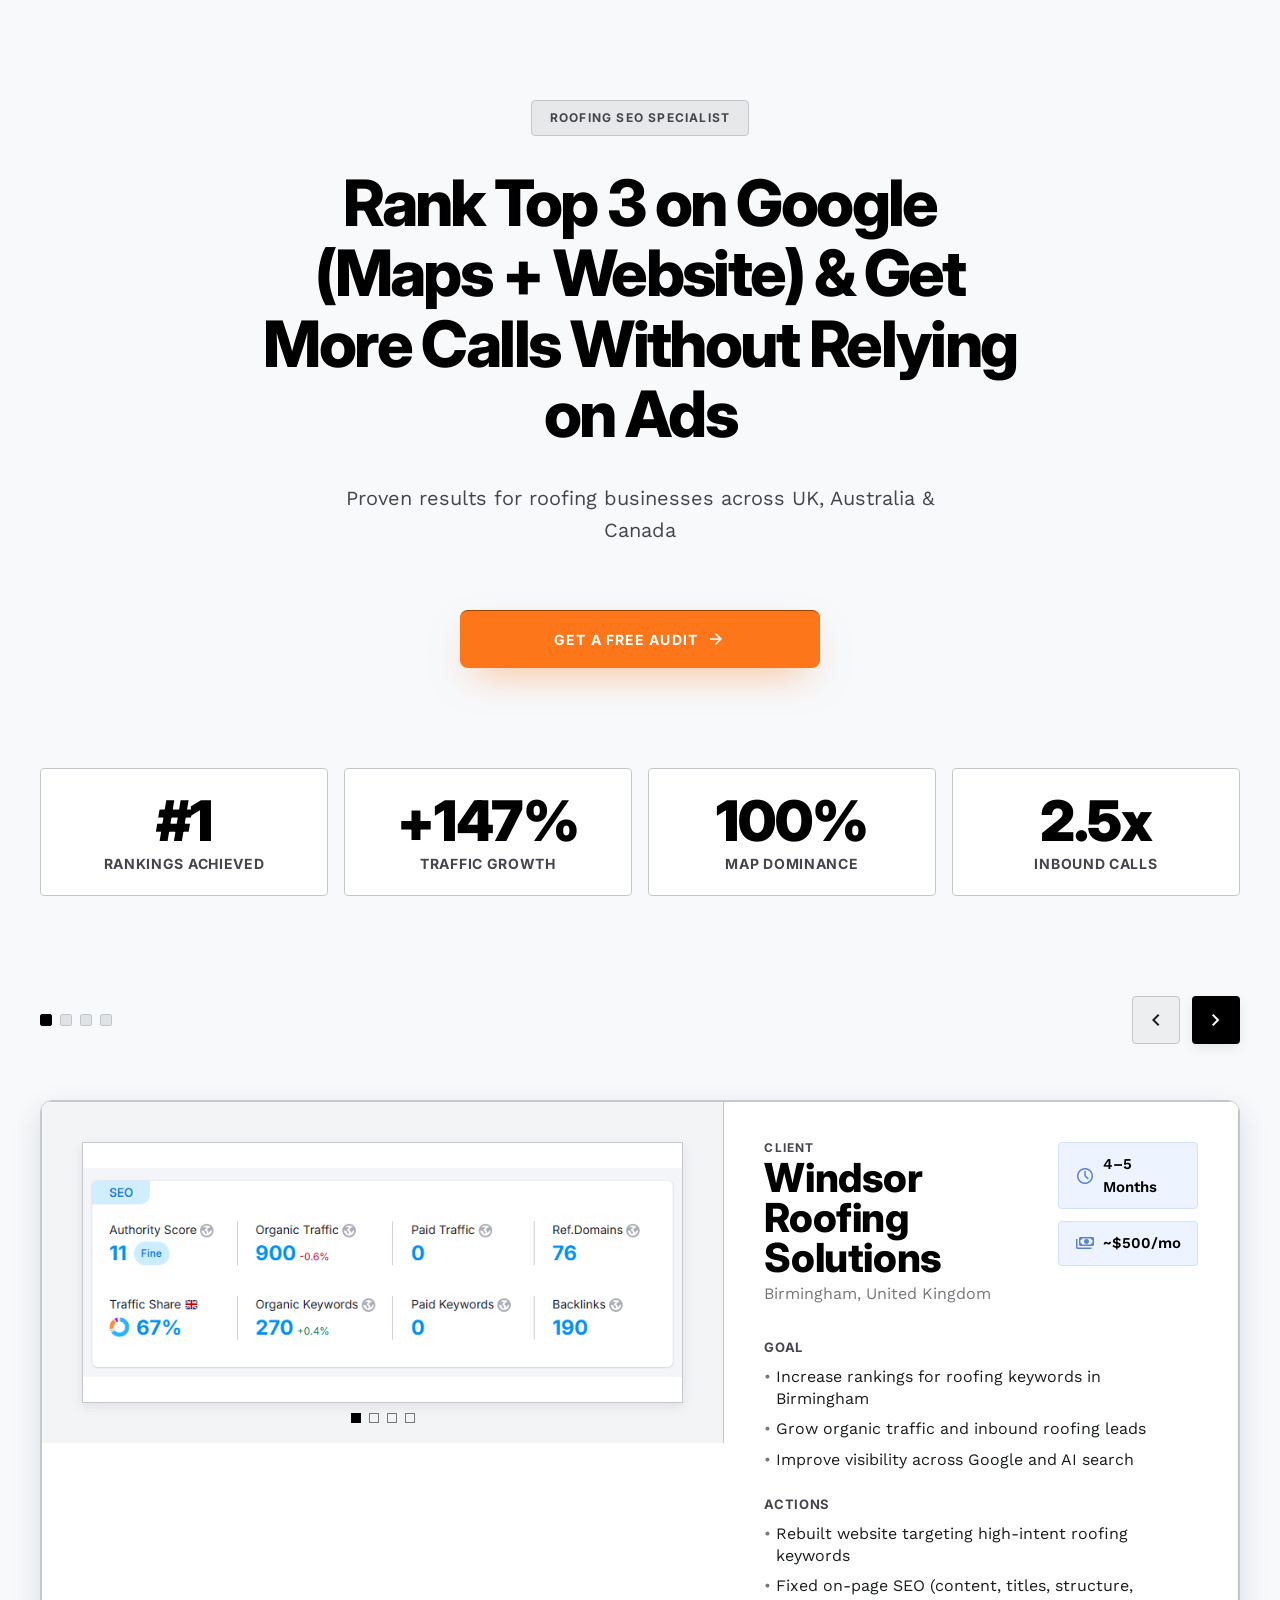
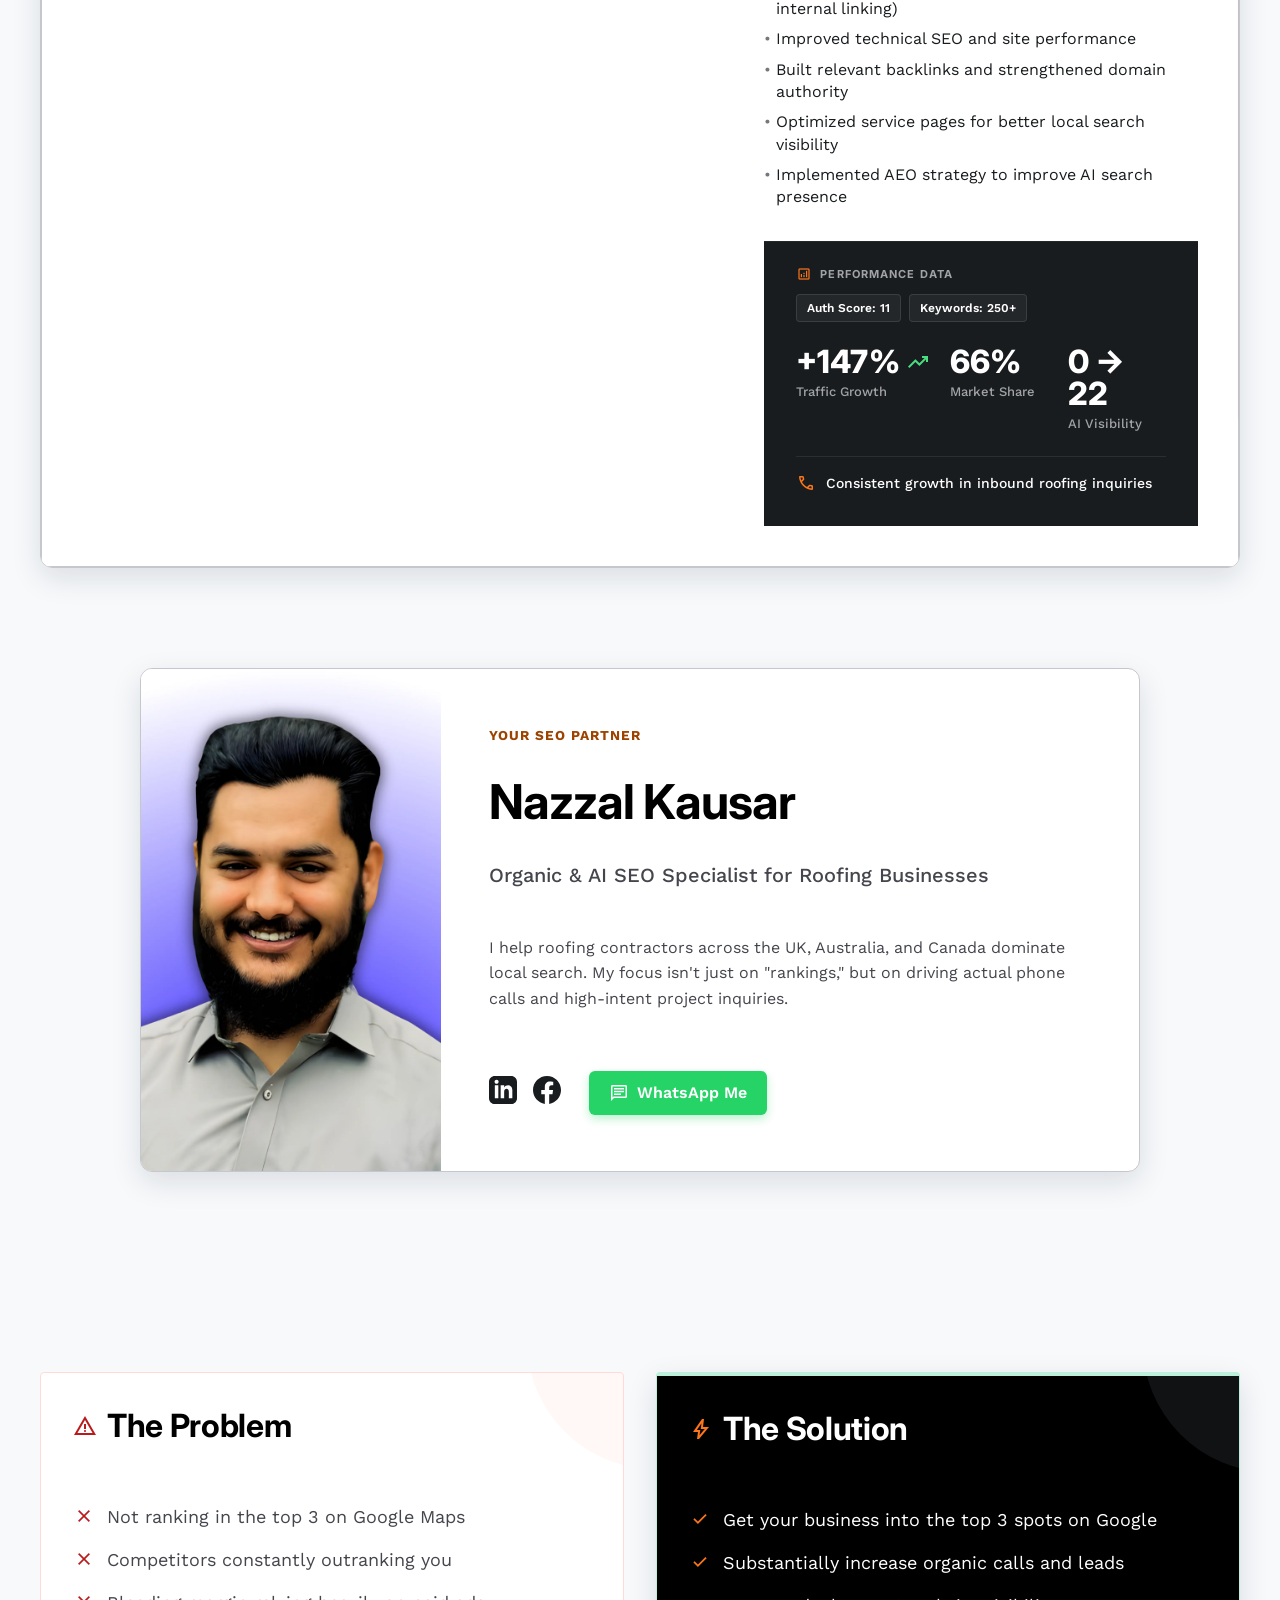
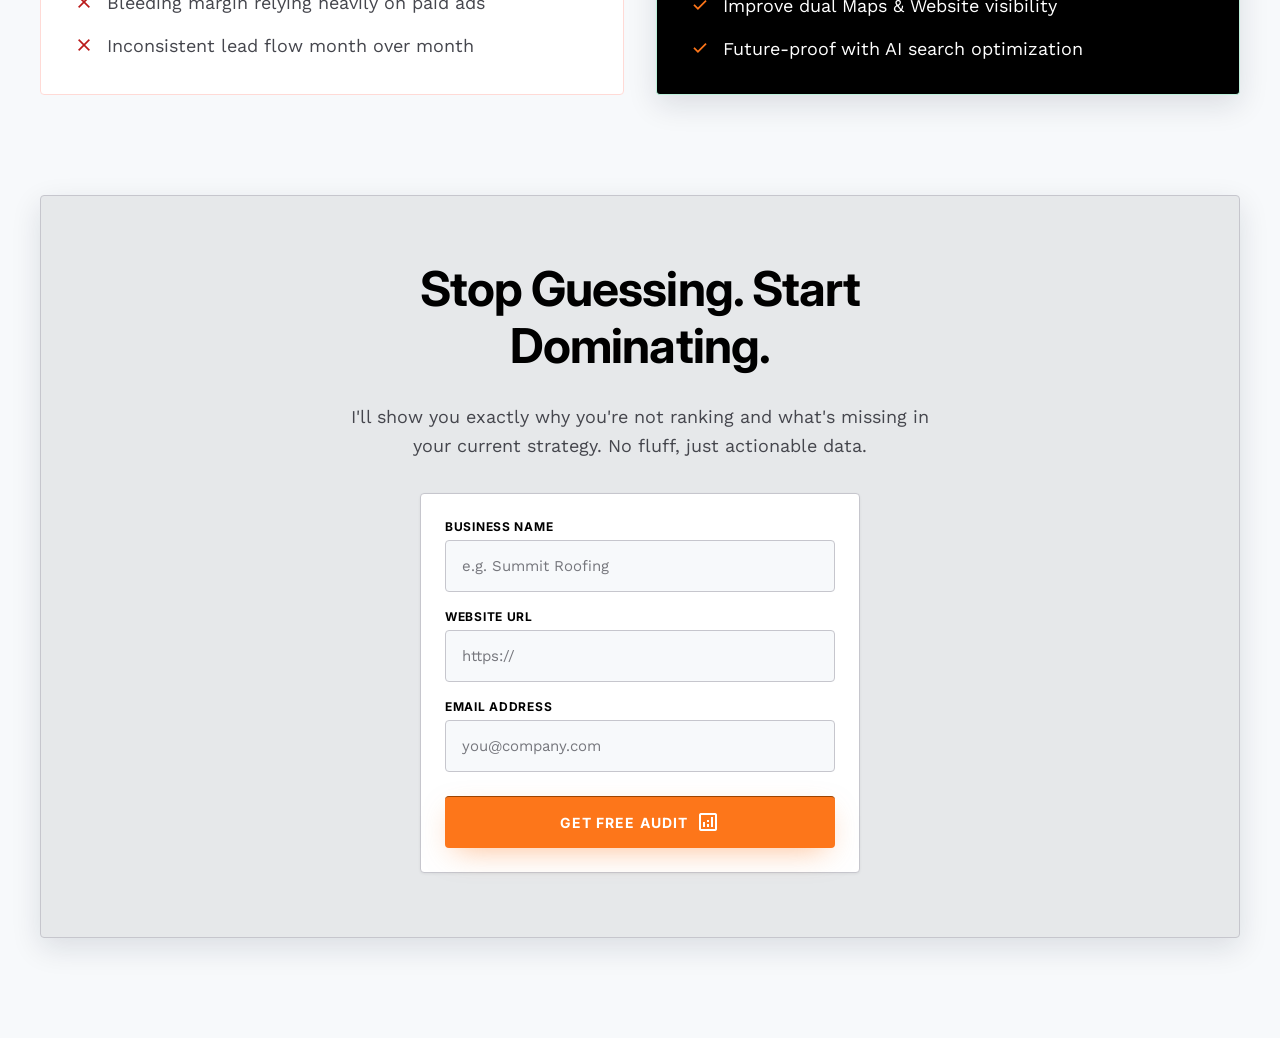
==== commit f6a7569a: "about me section added" ====
--- a/index.html
+++ b/index.html
@@ -1,690 +1,800 @@
 <!DOCTYPE html>
 <html lang="en">
+
 <head>
   <meta charset="utf-8" />
   <meta name="viewport" content="width=device-width, initial-scale=1.0" />
-  <title>Roofing SEO Specialist — Rank Top 3 on Google Maps & Website</title>
-  <meta name="description" content="Proven SEO results for roofing businesses. Rank top 3 on Google Maps, organic search, and AI search. Case studies from UK, Australia, Canada & USA." />
+  <title>Roofing SEO Specialist - Rank Top 3 on Google Maps & Website</title>
+  <meta name="description"
+    content="Proven SEO results for roofing businesses. Rank top 3 on Google Maps, organic search, and AI search. Case studies from UK, Australia, Canada & USA." />
   <link rel="stylesheet" href="styles.css" />
-  <link href="https://fonts.googleapis.com/css2?family=Inter:wght@400;600;700;800;900&family=Work+Sans:wght@400;500;600&display=swap" rel="stylesheet" />
-  <link href="https://fonts.googleapis.com/css2?family=Material+Symbols+Outlined:wght,FILL@100..700,0..1&display=swap" rel="stylesheet" />
+  <link
+    href="https://fonts.googleapis.com/css2?family=Inter:wght@400;600;700;800;900&family=Work+Sans:wght@400;500;600&display=swap"
+    rel="stylesheet" />
+  <link href="https://fonts.googleapis.com/css2?family=Material+Symbols+Outlined:wght,FILL@100..700,0..1&display=swap"
+    rel="stylesheet" />
 </head>
+
 <body>
 
-<main class="main-container">
-
-  <!-- ============================
+  <main class="main-container">
+
+    <!-- ============================
        1. HERO SECTION
        ============================ -->
-  <section class="hero" id="hero">
-    <div class="hero__inner">
-      <span class="hero__badge">Roofing SEO Specialist</span>
-      <h1 class="font-h1 hero__title">Rank Top 3 on Google (Maps + Website) &amp; Get More Calls Without Relying on Ads</h1>
-      <p class="hero__subtitle font-body-lg">Proven results for roofing businesses across UK, Australia &amp; Canada</p>
-    </div>
-    <a class="btn-cta" href="#audit" id="hero-cta">
-      GET A FREE AUDIT
-      <span class="material-symbols-outlined arrow-icon">arrow_forward</span>
-    </a>
-  </section>
-
-  <!-- ============================
+    <section class="hero" id="hero">
+      <div class="hero__inner">
+        <span class="hero__badge">Roofing SEO Specialist</span>
+        <h1 class="font-h1 hero__title">Rank Top 3 on Google (Maps + Website) &amp; Get More Calls Without Relying on
+          Ads</h1>
+        <p class="hero__subtitle font-body-lg">Proven results for roofing businesses across UK, Australia &amp; Canada
+        </p>
+      </div>
+      <a class="btn-cta" href="#audit" id="hero-cta">
+        GET A FREE AUDIT
+        <span class="material-symbols-outlined arrow-icon">arrow_forward</span>
+      </a>
+    </section>
+
+    <!-- ============================
        2. PROOF STRIP
        ============================ -->
-  <section class="proof-strip" id="proof-strip">
-    <div class="proof-card animate-in">
-      <span class="font-stat-number proof-card__number">#1</span>
-      <span class="font-label-bold proof-card__label">Rankings Achieved</span>
-    </div>
-    <div class="proof-card animate-in">
-      <span class="font-stat-number proof-card__number">+147%</span>
-      <span class="font-label-bold proof-card__label">Traffic Growth</span>
-    </div>
-    <div class="proof-card animate-in">
-      <span class="font-stat-number proof-card__number">100%</span>
-      <span class="font-label-bold proof-card__label">Map Dominance</span>
-    </div>
-    <div class="proof-card animate-in">
-      <span class="font-stat-number proof-card__number">2.5x</span>
-      <span class="font-label-bold proof-card__label">Inbound Calls</span>
-    </div>
-  </section>
-
-  <!-- ============================
+    <section class="proof-strip" id="proof-strip">
+      <div class="proof-card animate-in">
+        <span class="font-stat-number proof-card__number">#1</span>
+        <span class="font-label-bold proof-card__label">Rankings Achieved</span>
+      </div>
+      <div class="proof-card animate-in">
+        <span class="font-stat-number proof-card__number">+147%</span>
+        <span class="font-label-bold proof-card__label">Traffic Growth</span>
+      </div>
+      <div class="proof-card animate-in">
+        <span class="font-stat-number proof-card__number">100%</span>
+        <span class="font-label-bold proof-card__label">Map Dominance</span>
+      </div>
+      <div class="proof-card animate-in">
+        <span class="font-stat-number proof-card__number">2.5x</span>
+        <span class="font-label-bold proof-card__label">Inbound Calls</span>
+      </div>
+    </section>
+
+    <!-- ============================
        3. CASE STUDY CAROUSEL
        ============================ -->
-  <section class="case-studies" id="case-studies">
-    <div class="case-studies__header">
-      <div class="carousel-pagination-main" id="carousel-pagination-main">
-        <span class="dot active" data-slide="0"></span>
-        <span class="dot" data-slide="1"></span>
-        <span class="dot" data-slide="2"></span>
-        <span class="dot" data-slide="3"></span>
-      </div>
-      <div class="case-studies__nav">
-        <button class="carousel-btn carousel-btn--prev" id="carousel-prev" aria-label="Previous case study">
-          <span class="material-symbols-outlined">chevron_left</span>
-        </button>
-        <button class="carousel-btn carousel-btn--next" id="carousel-next" aria-label="Next case study">
-          <span class="material-symbols-outlined">chevron_right</span>
-        </button>
-      </div>
-    </div>
-
-    <div class="carousel-viewport" id="carousel-viewport">
-      <div class="carousel-track" id="carousel-track">
-
-        <!-- ===== CASE STUDY 1 ===== -->
-        <div class="carousel-slide">
-          <div class="case-card">
-            <!-- Image Slider -->
-            <div class="image-slider" data-slider="1">
-              <div class="image-slider__slide active"><img src="case-study-1-1.png" alt="Windsor Roofing Solutions — SEO traffic growth chart" /></div>
-              <div class="image-slider__slide"><img src="case-study-1-2.png" alt="Windsor Roofing Solutions — keyword rankings" /></div>
-              <div class="image-slider__slide"><img src="case-study-1-3.png" alt="Windsor Roofing Solutions — authority score improvement" /></div>
-              <div class="image-slider__slide"><img src="case-study-1-4.png" alt="Windsor Roofing Solutions — AI search visibility" /></div>
-              <div class="image-slider__dots">
-                <button class="image-slider__dot active" data-index="0" aria-label="Image 1"></button>
-                <button class="image-slider__dot" data-index="1" aria-label="Image 2"></button>
-                <button class="image-slider__dot" data-index="2" aria-label="Image 3"></button>
-                <button class="image-slider__dot" data-index="3" aria-label="Image 4"></button>
+    <section class="case-studies" id="case-studies">
+      <div class="case-studies__header">
+        <div class="carousel-pagination-main" id="carousel-pagination-main">
+          <span class="dot active" data-slide="0"></span>
+          <span class="dot" data-slide="1"></span>
+          <span class="dot" data-slide="2"></span>
+          <span class="dot" data-slide="3"></span>
+        </div>
+        <div class="case-studies__nav">
+          <button class="carousel-btn carousel-btn--prev" id="carousel-prev" aria-label="Previous case study">
+            <span class="material-symbols-outlined">chevron_left</span>
+          </button>
+          <button class="carousel-btn carousel-btn--next" id="carousel-next" aria-label="Next case study">
+            <span class="material-symbols-outlined">chevron_right</span>
+          </button>
+        </div>
+      </div>
+
+      <div class="carousel-viewport" id="carousel-viewport">
+        <div class="carousel-track" id="carousel-track">
+
+          <!-- ===== CASE STUDY 1 ===== -->
+          <div class="carousel-slide">
+            <div class="case-card">
+              <!-- Image Slider -->
+              <div class="image-slider" data-slider="1">
+                <div class="image-slider__slide active"><img src="case-study-1-1.png"
+                    alt="Windsor Roofing Solutions — SEO traffic growth chart" /></div>
+                <div class="image-slider__slide"><img src="case-study-1-2.png"
+                    alt="Windsor Roofing Solutions — keyword rankings" /></div>
+                <div class="image-slider__slide"><img src="case-study-1-3.png"
+                    alt="Windsor Roofing Solutions — authority score improvement" /></div>
+                <div class="image-slider__slide"><img src="case-study-1-4.png"
+                    alt="Windsor Roofing Solutions — AI search visibility" /></div>
+                <div class="image-slider__dots">
+                  <button class="image-slider__dot active" data-index="0" aria-label="Image 1"></button>
+                  <button class="image-slider__dot" data-index="1" aria-label="Image 2"></button>
+                  <button class="image-slider__dot" data-index="2" aria-label="Image 3"></button>
+                  <button class="image-slider__dot" data-index="3" aria-label="Image 4"></button>
+                </div>
               </div>
-            </div>
-            <!-- Content -->
-            <div class="case-content">
-              <div class="case-content__top">
-                <div class="case-content__header">
-                  <span class="font-label-bold case-content__label">CLIENT</span>
-                  <h3 class="font-h3 case-content__business">Windsor Roofing Solutions</h3>
-                  <p class="case-content__location">Birmingham, United Kingdom</p>
-                </div>
-                <div class="case-meta">
-                  <div class="case-meta__tag">
-                    <span class="material-symbols-outlined">schedule</span>
-                    <span class="case-meta__tag-value">4–5 Months</span>
-                  </div>
-                  <div class="case-meta__tag">
-                    <span class="material-symbols-outlined">payments</span>
-                    <span class="case-meta__tag-value">~$500/mo</span>
-                  </div>
-                </div>
-              </div>
-
-              <div class="case-details">
-                <div class="case-section">
-                  <p class="case-section-title">GOAL</p>
-                  <ul class="case-list">
-                    <li>Increase rankings for roofing keywords in Birmingham</li>
-                    <li>Grow organic traffic and inbound roofing leads</li>
-                    <li>Improve visibility across Google and AI search</li>
-                  </ul>
-                </div>
-                <div class="case-section">
-                  <p class="case-section-title">ACTIONS</p>
-                  <ul class="case-list">
-                    <li>Rebuilt website targeting high-intent roofing keywords</li>
-                    <li>Fixed on-page SEO (content, titles, structure, internal linking)</li>
-                    <li>Improved technical SEO and site performance</li>
-                    <li>Built relevant backlinks and strengthened domain authority</li>
-                    <li>Optimized service pages for better local search visibility</li>
-                    <li>Implemented AEO strategy to improve AI search presence</li>
-                  </ul>
-                </div>
-              </div>
-
-              <div class="case-results-box">
-                <div class="case-results-header">
-                  <span class="case-results-badge">
-                    <span class="material-symbols-outlined">analytics</span>
-                    PERFORMANCE DATA
-                  </span>
-                  <div class="case-results-metrics-chips">
-                    <span class="metric-chip">Auth Score: 11</span>
-                    <span class="metric-chip">Keywords: 250+</span>
-                  </div>
-                </div>
-                <div class="case-results-grid">
-                  <div class="case-result-item">
-                    <div class="case-result-value-group">
-                      <span class="case-result-value">+147%</span>
-                      <span class="material-symbols-outlined icon-up">trending_up</span>
-                    </div>
-                    <span class="case-result-label">Traffic Growth</span>
-                  </div>
-                  <div class="case-result-item">
-                    <div class="case-result-value-group">
-                      <span class="case-result-value">66%</span>
-                    </div>
-                    <span class="case-result-label">Market Share</span>
-                  </div>
-                  <div class="case-result-item">
-                    <div class="case-result-value-group">
-                      <span class="case-result-value">0 → 22</span>
-                    </div>
-                    <span class="case-result-label">AI Visibility</span>
-                  </div>
-                </div>
-                <div class="case-results-footer">
-                  <span class="material-symbols-outlined">call</span>
-                  Consistent growth in inbound roofing inquiries
+              <!-- Content -->
+              <div class="case-content">
+                <div class="case-content__top">
+                  <div class="case-content__header">
+                    <span class="font-label-bold case-content__label">CLIENT</span>
+                    <h3 class="font-h3 case-content__business">Windsor Roofing Solutions</h3>
+                    <p class="case-content__location">Birmingham, United Kingdom</p>
+                  </div>
+                  <div class="case-meta">
+                    <div class="case-meta__tag">
+                      <span class="material-symbols-outlined">schedule</span>
+                      <span class="case-meta__tag-value">4–5 Months</span>
+                    </div>
+                    <div class="case-meta__tag">
+                      <span class="material-symbols-outlined">payments</span>
+                      <span class="case-meta__tag-value">~$500/mo</span>
+                    </div>
+                  </div>
+                </div>
+
+                <div class="case-details">
+                  <div class="case-section">
+                    <p class="case-section-title">GOAL</p>
+                    <ul class="case-list">
+                      <li>Increase rankings for roofing keywords in Birmingham</li>
+                      <li>Grow organic traffic and inbound roofing leads</li>
+                      <li>Improve visibility across Google and AI search</li>
+                    </ul>
+                  </div>
+                  <div class="case-section">
+                    <p class="case-section-title">ACTIONS</p>
+                    <ul class="case-list">
+                      <li>Rebuilt website targeting high-intent roofing keywords</li>
+                      <li>Fixed on-page SEO (content, titles, structure, internal linking)</li>
+                      <li>Improved technical SEO and site performance</li>
+                      <li>Built relevant backlinks and strengthened domain authority</li>
+                      <li>Optimized service pages for better local search visibility</li>
+                      <li>Implemented AEO strategy to improve AI search presence</li>
+                    </ul>
+                  </div>
+                </div>
+
+                <div class="case-results-box">
+                  <div class="case-results-header">
+                    <span class="case-results-badge">
+                      <span class="material-symbols-outlined">analytics</span>
+                      PERFORMANCE DATA
+                    </span>
+                    <div class="case-results-metrics-chips">
+                      <span class="metric-chip">Auth Score: 11</span>
+                      <span class="metric-chip">Keywords: 250+</span>
+                    </div>
+                  </div>
+                  <div class="case-results-grid">
+                    <div class="case-result-item">
+                      <div class="case-result-value-group">
+                        <span class="case-result-value">+147%</span>
+                        <span class="material-symbols-outlined icon-up">trending_up</span>
+                      </div>
+                      <span class="case-result-label">Traffic Growth</span>
+                    </div>
+                    <div class="case-result-item">
+                      <div class="case-result-value-group">
+                        <span class="case-result-value">66%</span>
+                      </div>
+                      <span class="case-result-label">Market Share</span>
+                    </div>
+                    <div class="case-result-item">
+                      <div class="case-result-value-group">
+                        <span class="case-result-value">0 → 22</span>
+                      </div>
+                      <span class="case-result-label">AI Visibility</span>
+                    </div>
+                  </div>
+                  <div class="case-results-footer">
+                    <span class="material-symbols-outlined">call</span>
+                    Consistent growth in inbound roofing inquiries
+                  </div>
                 </div>
               </div>
             </div>
           </div>
-        </div>
-
-        <!-- ===== CASE STUDY 2 ===== -->
-        <div class="carousel-slide">
-          <div class="case-card">
-            <div class="image-slider" data-slider="2">
-              <div class="image-slider__slide active"><img src="case-study-2-1.png" alt="Peak Line Roofing — #1 ranking achievement" /></div>
-              <div class="image-slider__slide"><img src="case-study-2-2.png" alt="Peak Line Roofing — organic traffic growth" /></div>
-              <div class="image-slider__slide"><img src="case-study-2-3.png" alt="Peak Line Roofing — keyword rankings" /></div>
-              <div class="image-slider__slide"><img src="case-study-2-4.png" alt="Peak Line Roofing — AI search visibility" /></div>
-              <div class="image-slider__dots">
-                <button class="image-slider__dot active" data-index="0" aria-label="Image 1"></button>
-                <button class="image-slider__dot" data-index="1" aria-label="Image 2"></button>
-                <button class="image-slider__dot" data-index="2" aria-label="Image 3"></button>
-                <button class="image-slider__dot" data-index="3" aria-label="Image 4"></button>
+
+          <!-- ===== CASE STUDY 2 ===== -->
+          <div class="carousel-slide">
+            <div class="case-card">
+              <div class="image-slider" data-slider="2">
+                <div class="image-slider__slide active"><img src="case-study-2-1.png"
+                    alt="Peak Line Roofing — #1 ranking achievement" /></div>
+                <div class="image-slider__slide"><img src="case-study-2-2.png"
+                    alt="Peak Line Roofing — organic traffic growth" /></div>
+                <div class="image-slider__slide"><img src="case-study-2-3.png"
+                    alt="Peak Line Roofing — keyword rankings" /></div>
+                <div class="image-slider__slide"><img src="case-study-2-4.png"
+                    alt="Peak Line Roofing — AI search visibility" /></div>
+                <div class="image-slider__dots">
+                  <button class="image-slider__dot active" data-index="0" aria-label="Image 1"></button>
+                  <button class="image-slider__dot" data-index="1" aria-label="Image 2"></button>
+                  <button class="image-slider__dot" data-index="2" aria-label="Image 3"></button>
+                  <button class="image-slider__dot" data-index="3" aria-label="Image 4"></button>
+                </div>
               </div>
-            </div>
-            <div class="case-content">
-              <div class="case-content__top">
-                <div class="case-content__header">
-                  <span class="font-label-bold case-content__label">CLIENT</span>
-                  <h3 class="font-h3 case-content__business">Peak Line Roofing</h3>
-                  <p class="case-content__location">Calgary, Canada</p>
-                </div>
-                <div class="case-meta">
-                  <div class="case-meta__tag">
-                    <span class="material-symbols-outlined">schedule</span>
-                    <span class="case-meta__tag-value">6 Months</span>
-                  </div>
-                  <div class="case-meta__tag">
-                    <span class="material-symbols-outlined">payments</span>
-                    <span class="case-meta__tag-value">~$400/mo</span>
-                  </div>
-                </div>
-              </div>
-
-              <div class="case-details">
-                <div class="case-section">
-                  <p class="case-section-title">GOAL</p>
-                  <ul class="case-list">
-                    <li>Rank #1 for roofing keywords in Calgary</li>
-                    <li>Build organic visibility from zero</li>
-                    <li>Generate consistent inbound roofing leads</li>
-                  </ul>
-                </div>
-                <div class="case-section">
-                  <p class="case-section-title">ACTIONS</p>
-                  <ul class="case-list">
-                    <li>Built website SEO from ground up targeting roofing keywords</li>
-                    <li>Structured service pages for high-intent local searches</li>
-                    <li>Fixed on-page SEO (content, titles, internal linking)</li>
-                    <li>Built backlinks and strengthened domain authority</li>
-                    <li>Improved technical SEO and site performance</li>
-                    <li>Implemented AEO strategy to grow AI search visibility</li>
-                  </ul>
-                </div>
-              </div>
-
-              <div class="case-results-box">
-                <div class="case-results-header">
-                  <span class="case-results-badge">
-                    <span class="material-symbols-outlined">analytics</span>
-                    PERFORMANCE DATA
-                  </span>
-                  <div class="case-results-metrics-chips">
-                    <span class="metric-chip">Keywords: 649+</span>
-                    <span class="metric-chip">Market Share: 10%</span>
-                  </div>
-                </div>
-                <div class="case-results-grid">
-                  <div class="case-result-item">
-                    <div class="case-result-value-group">
-                      <span class="case-result-value">#1</span>
-                      <span class="material-symbols-outlined icon-rank">star</span>
-                    </div>
-                    <span class="case-result-label">Primary Rankings</span>
-                  </div>
-                  <div class="case-result-item">
-                    <div class="case-result-value-group">
-                      <span class="case-result-value">~1.1K</span>
-                    </div>
-                    <span class="case-result-label">Monthly Traffic</span>
-                  </div>
-                  <div class="case-result-item">
-                    <div class="case-result-value-group">
-                      <span class="case-result-value">0 → 14</span>
-                    </div>
-                    <span class="case-result-label">AI Visibility</span>
-                  </div>
-                </div>
-                <div class="case-results-footer">
-                  <span class="material-symbols-outlined">person_add</span>
-                  Strong increase in inbound roofing leads
+              <div class="case-content">
+                <div class="case-content__top">
+                  <div class="case-content__header">
+                    <span class="font-label-bold case-content__label">CLIENT</span>
+                    <h3 class="font-h3 case-content__business">Peak Line Roofing</h3>
+                    <p class="case-content__location">Calgary, Canada</p>
+                  </div>
+                  <div class="case-meta">
+                    <div class="case-meta__tag">
+                      <span class="material-symbols-outlined">schedule</span>
+                      <span class="case-meta__tag-value">6 Months</span>
+                    </div>
+                    <div class="case-meta__tag">
+                      <span class="material-symbols-outlined">payments</span>
+                      <span class="case-meta__tag-value">~$400/mo</span>
+                    </div>
+                  </div>
+                </div>
+
+                <div class="case-details">
+                  <div class="case-section">
+                    <p class="case-section-title">GOAL</p>
+                    <ul class="case-list">
+                      <li>Rank #1 for roofing keywords in Calgary</li>
+                      <li>Build organic visibility from zero</li>
+                      <li>Generate consistent inbound roofing leads</li>
+                    </ul>
+                  </div>
+                  <div class="case-section">
+                    <p class="case-section-title">ACTIONS</p>
+                    <ul class="case-list">
+                      <li>Built website SEO from ground up targeting roofing keywords</li>
+                      <li>Structured service pages for high-intent local searches</li>
+                      <li>Fixed on-page SEO (content, titles, internal linking)</li>
+                      <li>Built backlinks and strengthened domain authority</li>
+                      <li>Improved technical SEO and site performance</li>
+                      <li>Implemented AEO strategy to grow AI search visibility</li>
+                    </ul>
+                  </div>
+                </div>
+
+                <div class="case-results-box">
+                  <div class="case-results-header">
+                    <span class="case-results-badge">
+                      <span class="material-symbols-outlined">analytics</span>
+                      PERFORMANCE DATA
+                    </span>
+                    <div class="case-results-metrics-chips">
+                      <span class="metric-chip">Keywords: 649+</span>
+                      <span class="metric-chip">Market Share: 10%</span>
+                    </div>
+                  </div>
+                  <div class="case-results-grid">
+                    <div class="case-result-item">
+                      <div class="case-result-value-group">
+                        <span class="case-result-value">#1</span>
+                        <span class="material-symbols-outlined icon-rank">star</span>
+                      </div>
+                      <span class="case-result-label">Primary Rankings</span>
+                    </div>
+                    <div class="case-result-item">
+                      <div class="case-result-value-group">
+                        <span class="case-result-value">~1.1K</span>
+                      </div>
+                      <span class="case-result-label">Monthly Traffic</span>
+                    </div>
+                    <div class="case-result-item">
+                      <div class="case-result-value-group">
+                        <span class="case-result-value">0 → 14</span>
+                      </div>
+                      <span class="case-result-label">AI Visibility</span>
+                    </div>
+                  </div>
+                  <div class="case-results-footer">
+                    <span class="material-symbols-outlined">person_add</span>
+                    Strong increase in inbound roofing leads
+                  </div>
                 </div>
               </div>
             </div>
           </div>
-        </div>
-
-        <!-- ===== CASE STUDY 3 ===== -->
-        <div class="carousel-slide">
-          <div class="case-card">
-            <div class="image-slider" data-slider="3">
-              <div class="image-slider__slide active"><img src="case-study-3-1.png" alt="Texas Roofers — SEO growth trend" /></div>
-              <div class="image-slider__slide"><img src="case-study-3-2.png" alt="Texas Roofers — keyword ranking growth" /></div>
-              <div class="image-slider__slide"><img src="case-study-3-3.png" alt="Texas Roofers — authority score" /></div>
-              <div class="image-slider__slide"><img src="case-study-3-4.png" alt="Texas Roofers — AI search visibility" /></div>
-              <div class="image-slider__dots">
-                <button class="image-slider__dot active" data-index="0" aria-label="Image 1"></button>
-                <button class="image-slider__dot" data-index="1" aria-label="Image 2"></button>
-                <button class="image-slider__dot" data-index="2" aria-label="Image 3"></button>
-                <button class="image-slider__dot" data-index="3" aria-label="Image 4"></button>
+
+          <!-- ===== CASE STUDY 3 ===== -->
+          <div class="carousel-slide">
+            <div class="case-card">
+              <div class="image-slider" data-slider="3">
+                <div class="image-slider__slide active"><img src="case-study-3-1.png"
+                    alt="Texas Roofers — SEO growth trend" /></div>
+                <div class="image-slider__slide"><img src="case-study-3-2.png"
+                    alt="Texas Roofers — keyword ranking growth" /></div>
+                <div class="image-slider__slide"><img src="case-study-3-3.png" alt="Texas Roofers — authority score" />
+                </div>
+                <div class="image-slider__slide"><img src="case-study-3-4.png"
+                    alt="Texas Roofers — AI search visibility" /></div>
+                <div class="image-slider__dots">
+                  <button class="image-slider__dot active" data-index="0" aria-label="Image 1"></button>
+                  <button class="image-slider__dot" data-index="1" aria-label="Image 2"></button>
+                  <button class="image-slider__dot" data-index="2" aria-label="Image 3"></button>
+                  <button class="image-slider__dot" data-index="3" aria-label="Image 4"></button>
+                </div>
               </div>
-            </div>
-            <div class="case-content">
-              <div class="case-content__top">
-                <div class="case-content__header">
-                  <span class="font-label-bold case-content__label">CLIENT</span>
-                  <h3 class="font-h3 case-content__business">Texas Roofers</h3>
-                  <p class="case-content__location">Texas, United States</p>
-                </div>
-                <div class="case-meta">
-                  <div class="case-meta__tag">
-                    <span class="material-symbols-outlined">schedule</span>
-                    <span class="case-meta__tag-value">11 Months</span>
-                  </div>
-                  <div class="case-meta__tag">
-                    <span class="material-symbols-outlined">payments</span>
-                    <span class="case-meta__tag-value">~$480/mo</span>
-                  </div>
-                </div>
-              </div>
-
-              <div class="case-details">
-                <div class="case-section">
-                  <p class="case-section-title">GOAL</p>
-                  <ul class="case-list">
-                    <li>Increase rankings for roofing keywords in Texas</li>
-                    <li>Grow organic traffic and lead flow from Google</li>
-                    <li>Build visibility from low baseline in a competitive market</li>
-                  </ul>
-                </div>
-                <div class="case-section">
-                  <p class="case-section-title">ACTIONS</p>
-                  <ul class="case-list">
-                    <li>Rebuilt website targeting high-intent roofing keywords</li>
-                    <li>Fixed on-page SEO (content, titles, internal linking)</li>
-                    <li>Improved technical SEO and site performance</li>
-                    <li>Built backlinks and strengthened domain authority</li>
-                    <li>Optimized service pages for better local visibility</li>
-                    <li>Implemented AEO strategy to grow AI search presence</li>
-                  </ul>
-                </div>
-              </div>
-
-              <div class="case-results-box">
-                <div class="case-results-header">
-                  <span class="case-results-badge">
-                    <span class="material-symbols-outlined">analytics</span>
-                    PERFORMANCE DATA
-                  </span>
-                  <div class="case-results-metrics-chips">
-                    <span class="metric-chip">Auth Score: 8</span>
-                    <span class="metric-chip">Keywords: 615+</span>
-                  </div>
-                </div>
-                <div class="case-results-grid">
-                  <div class="case-result-item">
-                    <div class="case-result-value-group">
-                      <span class="case-result-value">+21%</span>
-                      <span class="material-symbols-outlined icon-up">trending_up</span>
-                    </div>
-                    <span class="case-result-label">Keyword Growth</span>
-                  </div>
-                  <div class="case-result-item">
-                    <div class="case-result-value-group">
-                      <span class="case-result-value">~317</span>
-                    </div>
-                    <span class="case-result-label">Monthly Traffic</span>
-                  </div>
-                  <div class="case-result-item">
-                    <div class="case-result-value-group">
-                      <span class="case-result-value">0 → 15</span>
-                    </div>
-                    <span class="case-result-label">AI Visibility</span>
-                  </div>
-                </div>
-                <div class="case-results-footer">
-                  <span class="material-symbols-outlined">add_chart</span>
-                  Increase in inbound roofing inquiries
+              <div class="case-content">
+                <div class="case-content__top">
+                  <div class="case-content__header">
+                    <span class="font-label-bold case-content__label">CLIENT</span>
+                    <h3 class="font-h3 case-content__business">Texas Roofers</h3>
+                    <p class="case-content__location">Texas, United States</p>
+                  </div>
+                  <div class="case-meta">
+                    <div class="case-meta__tag">
+                      <span class="material-symbols-outlined">schedule</span>
+                      <span class="case-meta__tag-value">11 Months</span>
+                    </div>
+                    <div class="case-meta__tag">
+                      <span class="material-symbols-outlined">payments</span>
+                      <span class="case-meta__tag-value">~$480/mo</span>
+                    </div>
+                  </div>
+                </div>
+
+                <div class="case-details">
+                  <div class="case-section">
+                    <p class="case-section-title">GOAL</p>
+                    <ul class="case-list">
+                      <li>Increase rankings for roofing keywords in Texas</li>
+                      <li>Grow organic traffic and lead flow from Google</li>
+                      <li>Build visibility from low baseline in a competitive market</li>
+                    </ul>
+                  </div>
+                  <div class="case-section">
+                    <p class="case-section-title">ACTIONS</p>
+                    <ul class="case-list">
+                      <li>Rebuilt website targeting high-intent roofing keywords</li>
+                      <li>Fixed on-page SEO (content, titles, internal linking)</li>
+                      <li>Improved technical SEO and site performance</li>
+                      <li>Built backlinks and strengthened domain authority</li>
+                      <li>Optimized service pages for better local visibility</li>
+                      <li>Implemented AEO strategy to grow AI search presence</li>
+                    </ul>
+                  </div>
+                </div>
+
+                <div class="case-results-box">
+                  <div class="case-results-header">
+                    <span class="case-results-badge">
+                      <span class="material-symbols-outlined">analytics</span>
+                      PERFORMANCE DATA
+                    </span>
+                    <div class="case-results-metrics-chips">
+                      <span class="metric-chip">Auth Score: 8</span>
+                      <span class="metric-chip">Keywords: 615+</span>
+                    </div>
+                  </div>
+                  <div class="case-results-grid">
+                    <div class="case-result-item">
+                      <div class="case-result-value-group">
+                        <span class="case-result-value">+21%</span>
+                        <span class="material-symbols-outlined icon-up">trending_up</span>
+                      </div>
+                      <span class="case-result-label">Keyword Growth</span>
+                    </div>
+                    <div class="case-result-item">
+                      <div class="case-result-value-group">
+                        <span class="case-result-value">~317</span>
+                      </div>
+                      <span class="case-result-label">Monthly Traffic</span>
+                    </div>
+                    <div class="case-result-item">
+                      <div class="case-result-value-group">
+                        <span class="case-result-value">0 → 15</span>
+                      </div>
+                      <span class="case-result-label">AI Visibility</span>
+                    </div>
+                  </div>
+                  <div class="case-results-footer">
+                    <span class="material-symbols-outlined">add_chart</span>
+                    Increase in inbound roofing inquiries
+                  </div>
                 </div>
               </div>
             </div>
           </div>
-        </div>
-
-        <!-- ===== CASE STUDY 4 ===== -->
-        <div class="carousel-slide">
-          <div class="case-card">
-            <div class="image-slider" data-slider="4">
-              <div class="image-slider__slide active"><img src="case-study-4-1.png" alt="Perth Re-Roofing — Google Maps #1 grid dominance" /></div>
-              <div class="image-slider__slide"><img src="case-study-4-2.png" alt="Perth Re-Roofing — local pack visibility" /></div>
-              <div class="image-slider__dots">
-                <button class="image-slider__dot active" data-index="0" aria-label="Image 1"></button>
-                <button class="image-slider__dot" data-index="1" aria-label="Image 2"></button>
+
+          <!-- ===== CASE STUDY 4 ===== -->
+          <div class="carousel-slide">
+            <div class="case-card">
+              <div class="image-slider" data-slider="4">
+                <div class="image-slider__slide active"><img src="case-study-4-1.png"
+                    alt="Perth Re-Roofing — Google Maps #1 grid dominance" /></div>
+                <div class="image-slider__slide"><img src="case-study-4-2.png"
+                    alt="Perth Re-Roofing — local pack visibility" /></div>
+                <div class="image-slider__dots">
+                  <button class="image-slider__dot active" data-index="0" aria-label="Image 1"></button>
+                  <button class="image-slider__dot" data-index="1" aria-label="Image 2"></button>
+                </div>
               </div>
-            </div>
-            <div class="case-content">
-              <div class="case-content__top">
-                <div class="case-content__header">
-                  <span class="font-label-bold case-content__label">CLIENT</span>
-                  <h3 class="font-h3 case-content__business">Perth Re-Roofing</h3>
-                  <p class="case-content__location">Perth, Australia</p>
-                </div>
-                <div class="case-meta">
-                  <div class="case-meta__tag">
-                    <span class="material-symbols-outlined">schedule</span>
-                    <span class="case-meta__tag-value">4–5 Months</span>
-                  </div>
-                  <div class="case-meta__tag">
-                    <span class="material-symbols-outlined">payments</span>
-                    <span class="case-meta__tag-value">~$700/mo</span>
-                  </div>
-                </div>
-              </div>
-
-              <div class="case-details">
-                <div class="case-section">
-                  <p class="case-section-title">GOAL</p>
-                  <ul class="case-list">
-                    <li>Achieve #1 rankings across Perth for roofing keywords</li>
-                    <li>Dominate Google Maps visibility in target service area</li>
-                    <li>Generate consistent high-intent roofing leads</li>
-                  </ul>
-                </div>
-                <div class="case-section">
-                  <p class="case-section-title">ACTIONS</p>
-                  <ul class="case-list">
-                    <li>Fully optimized Google Business Profile for maximum local visibility</li>
-                    <li>Fixed categories, services, and keyword targeting</li>
-                    <li>Improved listing relevance and proximity signals</li>
-                    <li>Implemented consistent posting and engagement strategy</li>
-                    <li>Strengthened citation consistency across directories</li>
-                    <li>Optimized profile for high-intent roofing searches</li>
-                  </ul>
-                </div>
-              </div>
-
-              <div class="case-results-box">
-                <div class="case-results-header">
-                  <span class="case-results-badge">
-                    <span class="material-symbols-outlined">map</span>
-                    MAP PACK DOMINANCE
-                  </span>
-                </div>
-                <div class="case-results-grid">
-                  <div class="case-result-item">
-                    <div class="case-result-value-group">
-                      <span class="case-result-value">#1</span>
-                      <span class="material-symbols-outlined icon-rank">star</span>
-                    </div>
-                    <span class="case-result-label">Perth Grid</span>
-                  </div>
-                  <div class="case-result-item">
-                    <div class="case-result-value-group">
-                      <span class="case-result-value">100.0</span>
-                    </div>
-                    <span class="case-result-label">SoLV Score</span>
-                  </div>
-                  <div class="case-result-item">
-                    <div class="case-result-value-group">
-                      <span class="case-result-value">100%</span>
-                    </div>
-                    <span class="case-result-label">Grid Coverage</span>
-                  </div>
-                </div>
-                <div class="case-results-footer">
-                  <span class="material-symbols-outlined">call_made</span>
-                  Significant increase in inbound roofing calls and inquiries
+              <div class="case-content">
+                <div class="case-content__top">
+                  <div class="case-content__header">
+                    <span class="font-label-bold case-content__label">CLIENT</span>
+                    <h3 class="font-h3 case-content__business">Perth Re-Roofing</h3>
+                    <p class="case-content__location">Perth, Australia</p>
+                  </div>
+                  <div class="case-meta">
+                    <div class="case-meta__tag">
+                      <span class="material-symbols-outlined">schedule</span>
+                      <span class="case-meta__tag-value">4–5 Months</span>
+                    </div>
+                    <div class="case-meta__tag">
+                      <span class="material-symbols-outlined">payments</span>
+                      <span class="case-meta__tag-value">~$700/mo</span>
+                    </div>
+                  </div>
+                </div>
+
+                <div class="case-details">
+                  <div class="case-section">
+                    <p class="case-section-title">GOAL</p>
+                    <ul class="case-list">
+                      <li>Achieve #1 rankings across Perth for roofing keywords</li>
+                      <li>Dominate Google Maps visibility in target service area</li>
+                      <li>Generate consistent high-intent roofing leads</li>
+                    </ul>
+                  </div>
+                  <div class="case-section">
+                    <p class="case-section-title">ACTIONS</p>
+                    <ul class="case-list">
+                      <li>Fully optimized Google Business Profile for maximum local visibility</li>
+                      <li>Fixed categories, services, and keyword targeting</li>
+                      <li>Improved listing relevance and proximity signals</li>
+                      <li>Implemented consistent posting and engagement strategy</li>
+                      <li>Strengthened citation consistency across directories</li>
+                      <li>Optimized profile for high-intent roofing searches</li>
+                    </ul>
+                  </div>
+                </div>
+
+                <div class="case-results-box">
+                  <div class="case-results-header">
+                    <span class="case-results-badge">
+                      <span class="material-symbols-outlined">map</span>
+                      MAP PACK DOMINANCE
+                    </span>
+                  </div>
+                  <div class="case-results-grid">
+                    <div class="case-result-item">
+                      <div class="case-result-value-group">
+                        <span class="case-result-value">#1</span>
+                        <span class="material-symbols-outlined icon-rank">star</span>
+                      </div>
+                      <span class="case-result-label">Perth Grid</span>
+                    </div>
+                    <div class="case-result-item">
+                      <div class="case-result-value-group">
+                        <span class="case-result-value">100.0</span>
+                      </div>
+                      <span class="case-result-label">SoLV Score</span>
+                    </div>
+                    <div class="case-result-item">
+                      <div class="case-result-value-group">
+                        <span class="case-result-value">100%</span>
+                      </div>
+                      <span class="case-result-label">Grid Coverage</span>
+                    </div>
+                  </div>
+                  <div class="case-results-footer">
+                    <span class="material-symbols-outlined">call_made</span>
+                    Significant increase in inbound roofing calls and inquiries
+                  </div>
                 </div>
               </div>
             </div>
           </div>
+
+        </div><!-- /carousel-track -->
+      </div><!-- /carousel-viewport -->
+
+    </section>
+
+    <!-- ============================
+       ABOUT ME / SPECIALIST
+       ============================ -->
+    <style>
+      .specialist-intro {
+        margin-bottom: var(--section-padding, 100px);
+        padding: 0 var(--gutter, 20px);
+      }
+      .specialist-card {
+        max-width: 1000px;
+        margin: 0 auto;
+        background: #ffffff;
+        border-radius: var(--radius-xl, 12px);
+        box-shadow: var(--shadow-lg, 0 10px 30px rgba(0,0,0,0.08));
+        display: flex;
+        flex-direction: column;
+        overflow: hidden;
+      }
+      @media (min-width: 768px) {
+        .specialist-card {
+          flex-direction: row;
+          align-items: stretch;
+        }
+      }
+      .specialist-image-container {
+        width: 100%;
+        min-height: 300px;
+        position: relative;
+        overflow: hidden;
+        background: var(--surface-container-high, #e6e8ea);
+      }
+      @media (min-width: 768px) {
+        .specialist-image-container {
+          width: 40%;
+          min-height: auto;
+        }
+      }
+      .specialist-img {
+        width: 100%;
+        height: 100%;
+        object-fit: cover;
+        position: absolute;
+        top: 0;
+        left: 0;
+      }
+      .specialist-info {
+        padding: 40px 32px;
+        flex: 1;
+        display: flex;
+        flex-direction: column;
+        justify-content: center;
+      }
+      @media (min-width: 768px) {
+        .specialist-info {
+          padding: 56px 48px;
+        }
+      }
+    </style>
+    <section class="specialist-intro" id="specialist">
+      <div class="specialist-card">
+        <div class="specialist-image-container">
+          <img src="nazzal-kausar-seo-specialist-organic-ai-seo.webp" alt="Nazzal Kausar" class="specialist-img" loading="lazy">
         </div>
-
-      </div><!-- /carousel-track -->
-    </div><!-- /carousel-viewport -->
-
-  </section>
-
-  <!-- ============================
+        <div class="specialist-info">
+          <span style="font-weight: 700; color: var(--secondary, #9d4300); letter-spacing: 1px; display: block; margin-bottom: 8px; font-size: 0.85rem; text-transform: uppercase;">YOUR SEO PARTNER</span>
+          <h2 class="font-h2 specialist-name" style="margin-bottom: 8px;">Nazzal Kausar</h2>
+          <p class="font-body-lg specialist-title" style="margin-bottom: 24px; color: var(--on-surface-variant, #45464d); font-weight: 500;">Organic & AI SEO Specialist for Roofing Businesses</p>
+          <p class="specialist-bio" style="margin-bottom: 32px; line-height: 1.6; color: var(--on-surface-variant, #45464d);">
+            I help roofing contractors across the UK, Australia, and Canada dominate local search. My focus isn't just on "rankings," but on driving actual phone calls and high-intent project inquiries.
+          </p>
+          <div class="specialist-socials" style="display: flex; gap: 16px; align-items: center; flex-wrap: wrap;">
+            <a href="https://linkedin.com/in/nazzalkausar" target="_blank" class="social-link" aria-label="LinkedIn" style="color: var(--on-surface, #191c1e); transition: color 0.2s;">
+              <svg class="social-icon" fill="currentColor" viewBox="0 0 24 24" style="width: 28px; height: 28px;"><path d="M19 0h-14c-2.761 0-5 2.239-5 5v14c0 2.761 2.239 5 5 5h14c2.761 0 5-2.239 5-5v-14c0-2.761-2.239-5-5-5zm-11 19h-3v-11h3v11zm-1.5-12.268c-.966 0-1.75-.79-1.75-1.764s.784-1.764 1.75-1.764 1.75.79 1.75 1.764-.783 1.764-1.75 1.764zm13.5 12.268h-3v-5.604c0-3.368-4-3.113-4 0v5.604h-3v-11h3v1.765c1.396-2.586 7-2.777 7 2.476v6.759z"/></svg>
+            </a>
+            <a href="https://www.facebook.com/iamnazzalkausar" target="_blank" class="social-link" aria-label="Facebook" style="color: var(--on-surface, #191c1e); transition: color 0.2s;">
+              <svg class="social-icon" fill="currentColor" viewBox="0 0 24 24" style="width: 28px; height: 28px;"><path d="M24 12.073c0-6.627-5.373-12-12-12s-12 5.373-12 12c0 5.99 4.388 10.954 10.125 11.854v-8.385H7.078v-3.47h3.047V9.43c0-3.007 1.792-4.669 4.533-4.669 1.312 0 2.686.235 2.686.235v2.953H15.83c-1.491 0-1.956.925-1.956 1.874v2.25h3.328l-.532 3.47h-2.796v8.385C19.612 23.027 24 18.062 24 12.073z"/></svg>
+            </a>
+            <a href="https://wa.me/447348945842" target="_blank" class="social-link wa-link" style="display: flex; align-items: center; gap: 8px; padding: 10px 20px; background: #25D366; color: white; border-radius: 6px; text-decoration: none; font-weight: 600; font-size: 1rem; box-shadow: 0 4px 10px rgba(37, 211, 102, 0.3); transition: transform 0.2s, box-shadow 0.2s; margin-left: 12px;">
+              <span class="material-symbols-outlined" style="font-size: 20px;">chat</span>
+              WhatsApp Me
+            </a>
+          </div>
+        </div>
+      </div>
+    </section>
+
+    <!-- ============================
        4. PAIN POINTS & SOLUTION
        ============================ -->
-  <section class="problem-solution" id="problem-solution">
-    <!-- Pain Points -->
-    <div class="pain-card">
-      <div class="pain-card__decor"></div>
-      <h3 class="font-h3 pain-card__title">
-        <span class="material-symbols-outlined pain-card__icon">warning</span>
-        The Problem
-      </h3>
-      <ul class="pain-list">
-        <li>
-          <span class="material-symbols-outlined icon-x">close</span>
-          Not ranking in the top 3 on Google Maps
-        </li>
-        <li>
-          <span class="material-symbols-outlined icon-x">close</span>
-          Competitors constantly outranking you
-        </li>
-        <li>
-          <span class="material-symbols-outlined icon-x">close</span>
-          Bleeding margin relying heavily on paid ads
-        </li>
-        <li>
-          <span class="material-symbols-outlined icon-x">close</span>
-          Inconsistent lead flow month over month
-        </li>
-      </ul>
-    </div>
-    <!-- Solution -->
-    <div class="solution-card">
-      <div class="solution-card__decor"></div>
-      <h3 class="font-h3 solution-card__title">
-        <span class="material-symbols-outlined solution-card__icon">bolt</span>
-        The Solution
-      </h3>
-      <ul class="solution-list">
-        <li>
-          <span class="material-symbols-outlined icon-check">check</span>
-          Get your business into the top 3 spots on Google
-        </li>
-        <li>
-          <span class="material-symbols-outlined icon-check">check</span>
-          Substantially increase organic calls and leads
-        </li>
-        <li>
-          <span class="material-symbols-outlined icon-check">check</span>
-          Improve dual Maps &amp; Website visibility
-        </li>
-        <li>
-          <span class="material-symbols-outlined icon-check">check</span>
-          Future-proof with AI search optimization
-        </li>
-      </ul>
-    </div>
-  </section>
-
-  <!-- ============================
+    <section class="problem-solution" id="problem-solution">
+      <!-- Pain Points -->
+      <div class="pain-card">
+        <div class="pain-card__decor"></div>
+        <h3 class="font-h3 pain-card__title">
+          <span class="material-symbols-outlined pain-card__icon">warning</span>
+          The Problem
+        </h3>
+        <ul class="pain-list">
+          <li>
+            <span class="material-symbols-outlined icon-x">close</span>
+            Not ranking in the top 3 on Google Maps
+          </li>
+          <li>
+            <span class="material-symbols-outlined icon-x">close</span>
+            Competitors constantly outranking you
+          </li>
+          <li>
+            <span class="material-symbols-outlined icon-x">close</span>
+            Bleeding margin relying heavily on paid ads
+          </li>
+          <li>
+            <span class="material-symbols-outlined icon-x">close</span>
+            Inconsistent lead flow month over month
+          </li>
+        </ul>
+      </div>
+      <!-- Solution -->
+      <div class="solution-card">
+        <div class="solution-card__decor"></div>
+        <h3 class="font-h3 solution-card__title">
+          <span class="material-symbols-outlined solution-card__icon">bolt</span>
+          The Solution
+        </h3>
+        <ul class="solution-list">
+          <li>
+            <span class="material-symbols-outlined icon-check">check</span>
+            Get your business into the top 3 spots on Google
+          </li>
+          <li>
+            <span class="material-symbols-outlined icon-check">check</span>
+            Substantially increase organic calls and leads
+          </li>
+          <li>
+            <span class="material-symbols-outlined icon-check">check</span>
+            Improve dual Maps &amp; Website visibility
+          </li>
+          <li>
+            <span class="material-symbols-outlined icon-check">check</span>
+            Future-proof with AI search optimization
+          </li>
+        </ul>
+      </div>
+    </section>
+
+    <!-- ============================
        5. OFFER & FINAL CTA
        ============================ -->
-  <section class="cta-section" id="audit">
-    <div class="cta-section__text">
-      <h2 class="font-h2 cta-section__title">Stop Guessing. Start Dominating.</h2>
-      <p class="cta-section__subtitle">I'll show you exactly why you're not ranking and what's missing in your current strategy. No fluff, just actionable data.</p>
-    </div>
-    <form class="audit-form" id="audit-form" onsubmit="return false;">
-      <div class="form-group">
-        <label for="business-name">Business Name</label>
-        <input type="text" id="business-name" placeholder="e.g. Summit Roofing" required />
-      </div>
-      <div class="form-group">
-        <label for="website-url">Website URL</label>
-        <input type="url" id="website-url" placeholder="https://" required />
-      </div>
-      <div class="form-group">
-        <label for="email-address">Email Address</label>
-        <input type="email" id="email-address" placeholder="you@company.com" required />
-      </div>
-      <button type="submit" class="btn-submit" id="submit-audit">
-        GET FREE AUDIT
-        <span class="material-symbols-outlined">analytics</span>
-      </button>
-    </form>
-  </section>
-
-</main>
-
-<!-- ============================================================
+    <section class="cta-section" id="audit">
+      <div class="cta-section__text">
+        <h2 class="font-h2 cta-section__title">Stop Guessing. Start Dominating.</h2>
+        <p class="cta-section__subtitle">I'll show you exactly why you're not ranking and what's missing in your current
+          strategy. No fluff, just actionable data.</p>
+      </div>
+      <form class="audit-form" id="audit-form" onsubmit="return false;">
+        <div class="form-group">
+          <label for="business-name">Business Name</label>
+          <input type="text" id="business-name" placeholder="e.g. Summit Roofing" required />
+        </div>
+        <div class="form-group">
+          <label for="website-url">Website URL</label>
+          <input type="url" id="website-url" placeholder="https://" required />
+        </div>
+        <div class="form-group">
+          <label for="email-address">Email Address</label>
+          <input type="email" id="email-address" placeholder="you@company.com" required />
+        </div>
+        <button type="submit" class="btn-submit" id="submit-audit">
+          GET FREE AUDIT
+          <span class="material-symbols-outlined">analytics</span>
+        </button>
+      </form>
+    </section>
+
+  </main>
+
+  <!-- ============================================================
      JAVASCRIPT — Carousel, Image Sliders, Swipe Support
      ============================================================ -->
-<script>
-(function() {
-  'use strict';
-
-  // ==========================================
-  // CASE STUDY CAROUSEL
-  // ==========================================
-  const track = document.getElementById('carousel-track');
-  const slides = track.querySelectorAll('.carousel-slide');
-  const prevBtn = document.getElementById('carousel-prev');
-  const nextBtn = document.getElementById('carousel-next');
-  const indicators = document.querySelectorAll('.carousel-pagination-main .dot');
-  let currentSlide = 0;
-  const totalSlides = slides.length;
-
-  function goToSlide(index) {
-    if (index < 0) index = totalSlides - 1;
-    if (index >= totalSlides) index = 0;
-    currentSlide = index;
-    track.style.transform = `translateX(-${currentSlide * 100}%)`;
-
-    // Update indicators
-    indicators.forEach((ind, i) => {
-      ind.classList.toggle('active', i === currentSlide);
-    });
-  }
-
-  prevBtn.addEventListener('click', () => goToSlide(currentSlide - 1));
-  nextBtn.addEventListener('click', () => goToSlide(currentSlide + 1));
-
-  indicators.forEach(ind => {
-    ind.addEventListener('click', () => {
-      goToSlide(parseInt(ind.dataset.slide));
-    });
-  });
-
-  // Swipe support
-  let touchStartX = 0;
-  let touchEndX = 0;
-  const viewport = document.getElementById('carousel-viewport');
-
-  viewport.addEventListener('touchstart', (e) => {
-    touchStartX = e.changedTouches[0].screenX;
-  }, { passive: true });
-
-  viewport.addEventListener('touchend', (e) => {
-    touchEndX = e.changedTouches[0].screenX;
-    const diff = touchStartX - touchEndX;
-    if (Math.abs(diff) > 50) {
-      if (diff > 0) {
-        goToSlide(currentSlide + 1);
-      } else {
-        goToSlide(currentSlide - 1);
+  <script>
+    (function () {
+      'use strict';
+
+      // ==========================================
+      // CASE STUDY CAROUSEL
+      // ==========================================
+      const track = document.getElementById('carousel-track');
+      const slides = track.querySelectorAll('.carousel-slide');
+      const prevBtn = document.getElementById('carousel-prev');
+      const nextBtn = document.getElementById('carousel-next');
+      const indicators = document.querySelectorAll('.carousel-pagination-main .dot');
+      let currentSlide = 0;
+      const totalSlides = slides.length;
+
+      function goToSlide(index) {
+        if (index < 0) index = totalSlides - 1;
+        if (index >= totalSlides) index = 0;
+        currentSlide = index;
+        track.style.transform = `translateX(-${currentSlide * 100}%)`;
+
+        // Update indicators
+        indicators.forEach((ind, i) => {
+          ind.classList.toggle('active', i === currentSlide);
+        });
       }
-    }
-  }, { passive: true });
-
-  // Keyboard navigation
-  document.addEventListener('keydown', (e) => {
-    if (e.key === 'ArrowLeft') goToSlide(currentSlide - 1);
-    if (e.key === 'ArrowRight') goToSlide(currentSlide + 1);
-  });
-
-  // ==========================================
-  // IMAGE SLIDERS (Auto-play per case study)
-  // ==========================================
-  const sliders = document.querySelectorAll('.image-slider');
-
-  sliders.forEach(slider => {
-    const slideEls = slider.querySelectorAll('.image-slider__slide');
-    const dots = slider.querySelectorAll('.image-slider__dot');
-    let activeIndex = 0;
-    const totalImages = slideEls.length;
-
-    function showImage(index) {
-      slideEls.forEach((s, i) => {
-        s.classList.toggle('active', i === index);
+
+      prevBtn.addEventListener('click', () => goToSlide(currentSlide - 1));
+      nextBtn.addEventListener('click', () => goToSlide(currentSlide + 1));
+
+      indicators.forEach(ind => {
+        ind.addEventListener('click', () => {
+          goToSlide(parseInt(ind.dataset.slide));
+        });
       });
-      dots.forEach((d, i) => {
-        d.classList.toggle('active', i === index);
+
+      // Swipe support
+      let touchStartX = 0;
+      let touchEndX = 0;
+      const viewport = document.getElementById('carousel-viewport');
+
+      viewport.addEventListener('touchstart', (e) => {
+        touchStartX = e.changedTouches[0].screenX;
+      }, { passive: true });
+
+      viewport.addEventListener('touchend', (e) => {
+        touchEndX = e.changedTouches[0].screenX;
+        const diff = touchStartX - touchEndX;
+        if (Math.abs(diff) > 50) {
+          if (diff > 0) {
+            goToSlide(currentSlide + 1);
+          } else {
+            goToSlide(currentSlide - 1);
+          }
+        }
+      }, { passive: true });
+
+      // Keyboard navigation
+      document.addEventListener('keydown', (e) => {
+        if (e.key === 'ArrowLeft') goToSlide(currentSlide - 1);
+        if (e.key === 'ArrowRight') goToSlide(currentSlide + 1);
       });
-      activeIndex = index;
-    }
-
-    // Auto-play every 3.5 seconds
-    let autoPlayInterval = setInterval(() => {
-      showImage((activeIndex + 1) % totalImages);
-    }, 3500);
-
-    // Dot click
-    dots.forEach(dot => {
-      dot.addEventListener('click', () => {
-        clearInterval(autoPlayInterval);
-        showImage(parseInt(dot.dataset.index));
-        autoPlayInterval = setInterval(() => {
+
+      // ==========================================
+      // IMAGE SLIDERS (Auto-play per case study)
+      // ==========================================
+      const sliders = document.querySelectorAll('.image-slider');
+
+      sliders.forEach(slider => {
+        const slideEls = slider.querySelectorAll('.image-slider__slide');
+        const dots = slider.querySelectorAll('.image-slider__dot');
+        let activeIndex = 0;
+        const totalImages = slideEls.length;
+
+        function showImage(index) {
+          slideEls.forEach((s, i) => {
+            s.classList.toggle('active', i === index);
+          });
+          dots.forEach((d, i) => {
+            d.classList.toggle('active', i === index);
+          });
+          activeIndex = index;
+        }
+
+        // Auto-play every 3.5 seconds
+        let autoPlayInterval = setInterval(() => {
           showImage((activeIndex + 1) % totalImages);
         }, 3500);
+
+        // Dot click
+        dots.forEach(dot => {
+          dot.addEventListener('click', () => {
+            clearInterval(autoPlayInterval);
+            showImage(parseInt(dot.dataset.index));
+            autoPlayInterval = setInterval(() => {
+              showImage((activeIndex + 1) % totalImages);
+            }, 3500);
+          });
+        });
       });
-    });
-  });
-
-  // ==========================================
-  // FORM SUBMIT FEEDBACK
-  // ==========================================
-  const form = document.getElementById('audit-form');
-  const submitBtn = document.getElementById('submit-audit');
-
-  form.addEventListener('submit', (e) => {
-    e.preventDefault();
-    const name = document.getElementById('business-name').value.trim();
-    const url = document.getElementById('website-url').value.trim();
-    const email = document.getElementById('email-address').value.trim();
-
-    if (name && url && email) {
-      submitBtn.textContent = '✓ REQUEST SENT';
-      submitBtn.style.background = '#16a34a';
-      submitBtn.style.boxShadow = '0 10px 30px -10px rgba(22,163,74,0.4)';
-      submitBtn.style.borderTop = '1px solid #15803d';
-      submitBtn.disabled = true;
-
-      setTimeout(() => {
-        submitBtn.innerHTML = 'GET FREE AUDIT <span class="material-symbols-outlined">analytics</span>';
-        submitBtn.style.background = '';
-        submitBtn.style.boxShadow = '';
-        submitBtn.style.borderTop = '';
-        submitBtn.disabled = false;
-        form.reset();
-      }, 3000);
-    }
-  });
-
-})();
-</script>
+
+      // ==========================================
+      // FORM SUBMIT FEEDBACK
+      // ==========================================
+      const form = document.getElementById('audit-form');
+      const submitBtn = document.getElementById('submit-audit');
+
+      form.addEventListener('submit', (e) => {
+        e.preventDefault();
+        const name = document.getElementById('business-name').value.trim();
+        const url = document.getElementById('website-url').value.trim();
+        const email = document.getElementById('email-address').value.trim();
+
+        if (name && url && email) {
+          submitBtn.textContent = '✓ REQUEST SENT';
+          submitBtn.style.background = '#16a34a';
+          submitBtn.style.boxShadow = '0 10px 30px -10px rgba(22,163,74,0.4)';
+          submitBtn.style.borderTop = '1px solid #15803d';
+          submitBtn.disabled = true;
+
+          setTimeout(() => {
+            submitBtn.innerHTML = 'GET FREE AUDIT <span class="material-symbols-outlined">analytics</span>';
+            submitBtn.style.background = '';
+            submitBtn.style.boxShadow = '';
+            submitBtn.style.borderTop = '';
+            submitBtn.disabled = false;
+            form.reset();
+          }, 3000);
+        }
+      });
+
+    })();
+  </script>
 
 </body>
-</html>
+
+</html>
--- a/styles.css
+++ b/styles.css
@@ -1,4 +1,4 @@
-/* ============================================================
+﻿/* ============================================================
    ROOFING SEO PORTFOLIO — Design System & Styles
    ============================================================ */
 
@@ -252,6 +252,45 @@
   font-size: 20px;
 }
 
+/* Hero Specialist Badge (Floating headshot style) */
+.hero-specialist-badge {
+  display: flex;
+  align-items: center;
+  gap: 12px;
+  background: #fff;
+  border: 1px solid var(--outline-variant);
+  padding: 8px 20px 8px 8px;
+  border-radius: 100px;
+  box-shadow: var(--shadow-md);
+  margin-top: 12px;
+}
+
+.badge-headshot {
+  width: 40px;
+  height: 40px;
+  border-radius: 50%;
+  object-fit: cover;
+  border: 2px solid var(--secondary-container);
+}
+
+.badge-text {
+  text-align: left;
+}
+
+.badge-label {
+  font-size: 10px;
+  font-weight: 800;
+  color: var(--secondary-container);
+  text-transform: uppercase;
+  display: block;
+}
+
+.badge-name {
+  font-size: 14px;
+  font-weight: 600;
+  color: var(--on-surface);
+}
+
 /* --- CTA Button --- */
 .btn-cta {
   display: inline-flex;
@@ -351,6 +390,968 @@
   margin-bottom: 24px;
 }
 
+.section-heading {
+  color: var(--primary);
+}
+
+.carousel-controls-row {
+  display: flex;
+  align-items: center;
+  gap: 24px;
+}
+
+.carousel-dots {
+  display: flex;
+  gap: 8px;
+}
+
+.carousel-dot {
+  width: 12px;
+  height: 12px;
+  background: var(--surface-container-highest);
+  border: 1px solid var(--outline-variant);
+  border-radius: 2px;
+  transition: all 0.3s ease;
+}
+
+.carousel-dot.active {
+  background: var(--primary);
+  border-color: var(--primary);
+}
+
+.carousel-arrows {
+  display: flex;
+  gap: 12px;
+}
+
+.carousel-arrow {
+  width: 48px;
+  height: 48px;
+  display: flex;
+  align-items: center;
+  justify-content: center;
+  border: 1px solid var(--outline-variant);
+  border-radius: var(--radius);
+  background: var(--surface-container);
+  color: var(--on-surface);
+  transition: all 0.2s ease;
+}
+
+.carousel-arrow:hover {
+  background: var(--surface-container-high);
+}
+
+.carousel-viewport {
+  width: 100%;
+  overflow: hidden;
+  border-radius: var(--radius-xl);
+  border: 1px solid var(--outline-variant);
+  box-shadow: var(--shadow-lg);
+}
+
+.carousel-track {
+  display: flex;
+  transition: transform 0.6s cubic-bezier(0.23, 1, 0.32, 1);
+}
+
+.carousel-slide {
+  flex: 0 0 100%;
+  width: 100%;
+}
+
+/* --- Case Study Card --- */
+.cs-card {
+  display: flex;
+  flex-direction: column;
+  background: #ffffff;
+  min-height: 600px;
+}
+
+@media (min-width: 1024px) {
+  .cs-card {
+    flex-direction: row;
+  }
+}
+
+/* Left: Images */
+.cs-left {
+  flex: 1;
+  background: #000;
+  position: relative;
+  overflow: hidden;
+}
+
+.image-slider {
+  width: 100%;
+  height: 100%;
+  position: relative;
+}
+
+.slider-track {
+  width: 100%;
+  height: 100%;
+  position: relative;
+}
+
+.slider-img {
+  position: absolute;
+  top: 0;
+  left: 0;
+  width: 100%;
+  height: 100%;
+  object-fit: contain;
+  opacity: 0;
+  transition: opacity 0.8s ease;
+}
+
+.slider-img.active {
+  opacity: 1;
+}
+
+.slider-dots {
+  position: absolute;
+  bottom: 24px;
+  left: 50%;
+  transform: translateX(-50%);
+  display: flex;
+  gap: 8px;
+  z-index: 10;
+}
+
+.slider-dots .dot {
+  width: 8px;
+  height: 8px;
+  border-radius: 50%;
+  background: rgba(255, 255, 255, 0.3);
+  border: 1px solid rgba(0, 0, 0, 0.2);
+  transition: all 0.3s ease;
+}
+
+.slider-dots .dot.active {
+  background: #ffffff;
+  transform: scale(1.2);
+}
+
+/* Right: Content */
+.cs-right {
+  flex: 1;
+  padding: 40px;
+  display: flex;
+  flex-direction: column;
+  gap: 32px;
+  background: #ffffff;
+}
+
+@media (min-width: 1280px) {
+  .cs-right {
+    padding: 64px;
+  }
+}
+
+.cs-meta-top {
+  display: flex;
+  justify-content: space-between;
+  align-items: flex-start;
+  gap: 16px;
+}
+
+.cs-label {
+  font-family: 'Inter', sans-serif;
+  font-size: 11px;
+  font-weight: 800;
+  letter-spacing: 0.15em;
+  color: var(--outline);
+  text-transform: uppercase;
+  display: block;
+  margin-bottom: 8px;
+}
+
+.cs-business {
+  font-size: 32px;
+  font-weight: 800;
+  line-height: 1.1;
+  margin-bottom: 4px;
+}
+
+.cs-location {
+  color: var(--on-surface-variant);
+  font-size: 14px;
+}
+
+.cs-prominent-stats {
+  display: flex;
+  flex-direction: column;
+  gap: 8px;
+  align-items: flex-end;
+}
+
+.cs-stat-tag {
+  background: var(--surface-container-low);
+  border: 1px solid var(--outline-variant);
+  padding: 6px 12px;
+  border-radius: 4px;
+  display: flex;
+  align-items: center;
+  gap: 6px;
+  font-size: 13px;
+  font-weight: 600;
+  color: var(--on-surface);
+}
+
+.cs-block {
+  display: flex;
+  flex-direction: column;
+  gap: 12px;
+}
+
+.cs-list {
+  display: flex;
+  flex-direction: column;
+  gap: 12px;
+}
+
+.cs-list li {
+  position: relative;
+  padding-left: 24px;
+  color: var(--on-surface-variant);
+  font-size: 16px;
+  line-height: 1.5;
+}
+
+.cs-list li::before {
+  content: '→';
+  position: absolute;
+  left: 0;
+  color: var(--secondary-container);
+  font-weight: 800;
+}
+
+/* Results Box (Dark Theme) */
+.cs-results-box {
+  background: var(--primary-container);
+  border-radius: var(--radius-lg);
+  padding: 32px;
+  margin-top: 8px;
+}
+
+.cs-results-grid {
+  display: grid;
+  grid-template-columns: repeat(2, 1fr);
+  gap: 32px;
+}
+
+@media (min-width: 480px) {
+  .cs-results-grid {
+    grid-template-columns: repeat(4, 1fr);
+  }
+}
+
+.cs-result-item {
+  display: flex;
+  flex-direction: column;
+  gap: 4px;
+}
+
+.cs-result-number {
+  font-family: 'Inter', sans-serif;
+  font-size: 24px;
+  font-weight: 800;
+  color: #ffffff;
+  line-height: 1;
+}
+
+.cs-result-number.accent {
+  color: var(--secondary-container);
+}
+
+.cs-result-desc {
+  font-size: 10px;
+  font-weight: 700;
+  color: var(--on-primary-container);
+  text-transform: uppercase;
+  letter-spacing: 0.05em;
+}
+
+/* --- Specialist Section --- */
+.specialist-card {
+  display: flex;
+  flex-direction: column;
+  background: #fff;
+  border: 1px solid var(--outline-variant);
+  border-radius: var(--radius-xl);
+  overflow: hidden;
+  box-shadow: var(--shadow-lg);
+}
+
+@media (min-width: 768px) {
+  .specialist-card {
+    flex-direction: row;
+  }
+}
+
+.specialist-image-container {
+  flex: 0 0 300px;
+  background: var(--surface-container-low);
+}
+
+.specialist-img {
+  width: 100%;
+  height: 100%;
+  object-fit: cover;
+}
+
+.specialist-info {
+  flex: 1;
+  padding: 40px;
+  display: flex;
+  flex-direction: column;
+  gap: 20px;
+}
+
+.specialist-name {
+  color: var(--primary);
+}
+
+.specialist-title {
+  color: var(--on-surface-variant);
+  font-weight: 600;
+}
+
+.specialist-bio {
+  color: var(--on-surface-variant);
+  font-size: 16px;
+  line-height: 1.6;
+}
+
+.specialist-socials {
+  display: flex;
+  align-items: center;
+  gap: 20px;
+  margin-top: 8px;
+}
+
+.social-link {
+  color: var(--outline);
+  transition: color 0.2s;
+}
+
+.social-link:hover {
+  color: var(--primary);
+}
+
+.social-icon {
+  width: 24px;
+  height: 24px;
+}
+
+.wa-link {
+  display: flex;
+  align-items: center;
+  gap: 8px;
+  background: #25D366;
+  color: #fff !important;
+  padding: 10px 20px;
+  border-radius: 50px;
+  font-weight: 700;
+  font-size: 14px;
+}
+
+.wa-link:hover {
+  background: #128C7E;
+}
+
+/* ============================================================
+   PAIN POINTS & SOLUTION (Two Column)
+   ============================================================ */
+.problem-solution {
+  display: grid;
+  grid-template-columns: 1fr;
+  gap: var(--gutter);
+}
+
+@media (min-width: 768px) {
+  .problem-solution {
+    grid-template-columns: 1fr 1fr;
+  }
+}
+
+.pain-card,
+.solution-card {
+  padding: 48px;
+  border-radius: var(--radius-xl);
+  position: relative;
+  overflow: hidden;
+  border: 1px solid var(--outline-variant);
+  background: #ffffff;
+}
+
+.pain-card {
+  border-top: 4px solid var(--error);
+}
+
+.solution-card {
+  border-top: 4px solid #16a34a;
+  /* Success Green */
+  background: #f0fdf4;
+  /* Very light green */
+  border-color: #bcf0da;
+}
+
+.pain-card__title,
+.solution-card__title {
+  display: flex;
+  align-items: center;
+  gap: 12px;
+  margin-bottom: 32px;
+}
+
+.pain-card__icon {
+  color: var(--error);
+}
+
+.solution-card__icon {
+  color: #16a34a;
+}
+
+.pain-list,
+.solution-list {
+  display: flex;
+  flex-direction: column;
+  gap: 20px;
+}
+
+.pain-list li,
+.solution-list li {
+  display: flex;
+  align-items: flex-start;
+  gap: 12px;
+  font-size: 18px;
+  line-height: 1.4;
+  color: var(--on-surface-variant);
+}
+
+.icon-x {
+  color: var(--error);
+}
+
+.icon-check {
+  color: #16a34a;
+}
+
+/* ============================================================
+   OFFER & FINAL CTA
+   ============================================================ */
+.cta-section {
+  background: var(--primary-container);
+  border-radius: var(--radius-xl);
+  padding: 80px 40px;
+  display: flex;
+  flex-direction: column;
+  gap: 48px;
+  align-items: center;
+  text-align: center;
+  position: relative;
+  overflow: hidden;
+  box-shadow: var(--shadow-lg);
+}
+
+@media (min-width: 1024px) {
+  .cta-section {
+    flex-direction: row;
+    text-align: left;
+    justify-content: space-between;
+    padding: 100px 80px;
+  }
+}
+
+.cta-section__text {
+  max-width: 500px;
+}
+
+.cta-section__title {
+  color: #ffffff;
+  margin-bottom: 16px;
+}
+
+.cta-section__subtitle {
+  color: var(--on-primary-container);
+}
+
+/* --- Audit Form --- */
+.audit-form {
+  background: #ffffff;
+  padding: 40px;
+  border-radius: var(--radius-lg);
+  width: 100%;
+  max-width: 480px;
+  display: flex;
+  flex-direction: column;
+  gap: 24px;
+}
+
+.form-group {
+  display: flex;
+  flex-direction: column;
+  gap: 8px;
+  text-align: left;
+}
+
+.form-group label {
+  font-family: 'Inter', sans-serif;
+  font-size: 12px;
+  font-weight: 700;
+  text-transform: uppercase;
+  letter-spacing: 0.05em;
+  color: var(--outline);
+}
+
+.form-group input {
+  padding: 16px;
+  border: 1px solid var(--outline-variant);
+  border-radius: var(--radius);
+  font-size: 16px;
+  color: var(--on-surface);
+  transition: border-color 0.2s, box-shadow 0.2s;
+}
+
+.form-group input:focus {
+  border-color: var(--secondary-container);
+  box-shadow: 0 0 0 4px rgba(253, 118, 26, 0.1);
+}
+
+.btn-submit {
+  background: var(--secondary-container);
+  color: var(--on-secondary);
+  padding: 20px;
+  border-radius: var(--radius);
+  font-family: 'Inter', sans-serif;
+  font-size: 14px;
+  font-weight: 800;
+  letter-spacing: 0.05em;
+  text-transform: uppercase;
+  display: flex;
+  align-items: center;
+  justify-content: center;
+  gap: 12px;
+  transition: all 0.25s ease;
+  border-top: 1px solid var(--secondary);
+  box-shadow: var(--shadow-cta);
+}
+
+.btn-submit:hover {
+  background: var(--secondary);
+  box-shadow: var(--shadow-cta-hover);
+  transform: translateY(-2px);
+}
+
+/* ============================================================
+   FOOTER
+   ============================================================ */
+.footer {
+  padding: 60px 0;
+  background: #fff;
+  border-top: 1px solid var(--outline-variant);
+}
+
+.footer-inner {
+  max-width: var(--container-max);
+  margin: 0 auto;
+  padding: 0 var(--gutter);
+  display: flex;
+  flex-direction: column;
+  align-items: center;
+  gap: 32px;
+}
+
+@media (min-width: 768px) {
+  .footer-inner {
+    flex-direction: row;
+    justify-content: space-between;
+  }
+}
+
+.footer-brand {
+  font-family: 'Inter', sans-serif;
+  font-size: 18px;
+  font-weight: 900;
+  letter-spacing: 0.05em;
+  color: var(--primary);
+}
+
+.footer-socials {
+  display: flex;
+  gap: 24px;
+}
+
+.footer-socials a {
+  font-size: 14px;
+  font-weight: 700;
+  color: var(--on-surface-variant);
+  transition: color 0.2s;
+}
+
+.footer-socials a:hover {
+  color: var(--primary);
+}
+
+.footer-copy {
+  font-size: 12px;
+  color: var(--outline);
+}
+
+/* ============================================================
+   ROOFING SEO PORTFOLIO — Design System & Styles
+   ============================================================ */
+
+/* --- Google Fonts --- */
+@import url('https://fonts.googleapis.com/css2?family=Inter:wght@400;600;700;800;900&family=Work+Sans:wght@400;500;600&display=swap');
+
+/* --- CSS Custom Properties (Design Tokens) --- */
+:root {
+  /* Surfaces */
+  --surface: #f7f9fb;
+  --surface-dim: #d8dadc;
+  --surface-bright: #f7f9fb;
+  --surface-container-lowest: #ffffff;
+  --surface-container-low: #f2f4f6;
+  --surface-container: #eceef0;
+  --surface-container-high: #e6e8ea;
+  --surface-container-highest: #e0e3e5;
+
+  /* On-Surface */
+  --on-surface: #191c1e;
+  --on-surface-variant: #45464d;
+
+  /* Outline */
+  --outline: #76777d;
+  --outline-variant: #c6c6cd;
+
+  /* Primary */
+  --primary: #000000;
+  --on-primary: #ffffff;
+  --primary-container: #131b2e;
+  --on-primary-container: #7c839b;
+
+  /* Secondary (Emergency Orange) */
+  --secondary: #9d4300;
+  --on-secondary: #ffffff;
+  --secondary-container: #fd761a;
+  --on-secondary-container: #5c2400;
+  --secondary-fixed-dim: #ffb690;
+
+  /* Tertiary */
+  --tertiary: #000000;
+  --on-tertiary: #ffffff;
+  --tertiary-container: #0d1c2f;
+  --tertiary-fixed: #d5e3fd;
+
+  /* Error */
+  --error: #ba1a1a;
+  --on-error: #ffffff;
+  --error-container: #ffdad6;
+  --on-error-container: #93000a;
+
+  /* Background */
+  --background: #f7f9fb;
+  --on-background: #191c1e;
+
+  /* Spacing */
+  --container-max: 1280px;
+  --gutter: 32px;
+  --section-padding: 100px;
+  --stack-sm: 16px;
+  --stack-md: 32px;
+  --stack-lg: 64px;
+
+  /* Radius */
+  --radius-sm: 0.125rem;
+  --radius: 0.25rem;
+  --radius-md: 0.375rem;
+  --radius-lg: 0.5rem;
+  --radius-xl: 0.75rem;
+  --radius-full: 9999px;
+
+  /* Shadows */
+  --shadow-sm: 0 1px 3px rgba(0, 0, 0, 0.06);
+  --shadow-md: 0 4px 12px rgba(0, 0, 0, 0.08);
+  --shadow-lg: 0 10px 30px rgba(19, 27, 46, 0.12);
+  --shadow-cta: 0 15px 40px -15px rgba(253, 118, 26, 0.6);
+  --shadow-cta-hover: 0 20px 50px -15px rgba(253, 118, 26, 0.75);
+}
+
+/* --- Reset & Base --- */
+*,
+*::before,
+*::after {
+  margin: 0;
+  padding: 0;
+  box-sizing: border-box;
+}
+
+html {
+  scroll-behavior: smooth;
+  -webkit-font-smoothing: antialiased;
+  -moz-osx-font-smoothing: grayscale;
+}
+
+body {
+  font-family: 'Work Sans', sans-serif;
+  font-size: 16px;
+  line-height: 1.5;
+  color: var(--on-background);
+  background-color: var(--background);
+  min-height: 100vh;
+  overflow-x: hidden;
+}
+
+img {
+  display: block;
+  max-width: 100%;
+}
+
+a {
+  text-decoration: none;
+  color: inherit;
+}
+
+ul,
+ol {
+  list-style: none;
+}
+
+button {
+  cursor: pointer;
+  border: none;
+  background: none;
+  font-family: inherit;
+}
+
+input {
+  font-family: inherit;
+  border: none;
+  outline: none;
+}
+
+/* --- Typography --- */
+.font-h1 {
+  font-family: 'Inter', sans-serif;
+  font-size: clamp(36px, 6vw, 64px);
+  font-weight: 800;
+  line-height: 1.1;
+  letter-spacing: -0.04em;
+}
+
+.font-h2 {
+  font-family: 'Inter', sans-serif;
+  font-size: clamp(30px, 4.5vw, 48px);
+  font-weight: 700;
+  line-height: 1.2;
+  letter-spacing: -0.02em;
+}
+
+.font-h3 {
+  font-family: 'Inter', sans-serif;
+  font-size: clamp(24px, 3vw, 32px);
+  font-weight: 700;
+  line-height: 1.3;
+  letter-spacing: -0.01em;
+}
+
+.font-body-lg {
+  font-family: 'Work Sans', sans-serif;
+  font-size: 20px;
+  line-height: 1.6;
+}
+
+.font-body-md {
+  font-family: 'Work Sans', sans-serif;
+  font-size: 16px;
+  line-height: 1.5;
+}
+
+.font-label-bold {
+  font-family: 'Inter', sans-serif;
+  font-size: 14px;
+  font-weight: 700;
+  line-height: 1;
+  letter-spacing: 0.05em;
+  text-transform: uppercase;
+}
+
+.font-stat-number {
+  font-family: 'Inter', sans-serif;
+  font-size: clamp(40px, 5vw, 56px);
+  font-weight: 900;
+  line-height: 1;
+  letter-spacing: -0.02em;
+}
+
+/* --- Layout --- */
+.main-container {
+  max-width: var(--container-max);
+  margin: 0 auto;
+  padding: var(--section-padding) var(--gutter);
+  display: flex;
+  flex-direction: column;
+  gap: var(--section-padding);
+}
+
+@media (min-width: 768px) {
+  .main-container {
+    max-width: 1080px;
+    padding-left: 0;
+    padding-right: 0;
+  }
+}
+
+@media (min-width: 1024px) {
+  .main-container {
+    max-width: 1200px;
+  }
+}
+
+/* ============================================================
+   HERO SECTION
+   ============================================================ */
+.hero {
+  display: flex;
+  flex-direction: column;
+  gap: var(--stack-lg);
+  align-items: center;
+  text-align: center;
+}
+
+.hero__inner {
+  display: flex;
+  flex-direction: column;
+  gap: var(--stack-md);
+  align-items: center;
+}
+
+.hero__badge {
+  display: inline-block;
+  padding: 8px 18px;
+  background: var(--surface-container-high);
+  border: 1px solid var(--outline-variant);
+  color: var(--on-surface-variant);
+  font-family: 'Inter', sans-serif;
+  font-size: 12px;
+  font-weight: 700;
+  letter-spacing: 0.1em;
+  text-transform: uppercase;
+  border-radius: var(--radius);
+}
+
+.hero__title {
+  color: var(--primary);
+  max-width: 780px;
+}
+
+.hero__subtitle {
+  color: var(--on-surface-variant);
+  max-width: 600px;
+  font-size: 20px;
+}
+
+/* --- CTA Button --- */
+.btn-cta {
+  display: inline-flex;
+  align-items: center;
+  justify-content: center;
+  gap: 8px;
+  padding: 18px 40px;
+  background: var(--secondary-container);
+  color: var(--on-secondary);
+  font-family: 'Inter', sans-serif;
+  font-size: 14px;
+  font-weight: 700;
+  letter-spacing: 0.08em;
+  text-transform: uppercase;
+  border-radius: var(--radius-lg);
+  border-top: 1px solid var(--secondary);
+  box-shadow: var(--shadow-cta);
+  transition: all 0.25s ease;
+  width: 100%;
+  max-width: 360px;
+}
+
+.btn-cta:hover {
+  background: var(--secondary);
+  box-shadow: var(--shadow-cta-hover);
+  transform: translateY(-2px);
+}
+
+.btn-cta:active {
+  transform: translateY(0);
+}
+
+.btn-cta .arrow-icon {
+  font-size: 20px;
+  transition: transform 0.25s ease;
+}
+
+.btn-cta:hover .arrow-icon {
+  transform: translateX(4px);
+}
+
+/* ============================================================
+   PROOF STRIP
+   ============================================================ */
+.proof-strip {
+  display: grid;
+  grid-template-columns: repeat(2, 1fr);
+  gap: var(--stack-sm);
+  width: 100%;
+}
+
+@media (min-width: 768px) {
+  .proof-strip {
+    grid-template-columns: repeat(4, 1fr);
+  }
+}
+
+.proof-card {
+  background: var(--surface-container-lowest);
+  border: 1px solid var(--outline-variant);
+  padding: 24px 16px;
+  display: flex;
+  flex-direction: column;
+  gap: 8px;
+  border-radius: var(--radius);
+  align-items: center;
+  text-align: center;
+  transition: transform 0.3s ease, box-shadow 0.3s ease;
+}
+
+.proof-card:hover {
+  transform: translateY(-4px);
+  box-shadow: var(--shadow-md);
+}
+
+.proof-card__number {
+  color: var(--primary);
+}
+
+.proof-card__label {
+  color: var(--on-surface-variant);
+}
+
+/* ============================================================
+   CASE STUDY CAROUSEL
+   ============================================================ */
+.case-studies {
+  display: flex;
+  flex-direction: column;
+  gap: var(--stack-md);
+}
+
+.case-studies__header {
+  display: flex;
+  justify-content: space-between;
+  align-items: center;
+  margin-bottom: 24px;
+}
+
 .carousel-pagination-main {
   display: flex;
   gap: 8px;
@@ -438,7 +1439,8 @@
 @media (min-width: 768px) {
   .case-card {
     flex-direction: row;
-    align-items: flex-start; /* Don't force the image to stretch to text height */
+    align-items: flex-start;
+    /* Don't force the image to stretch to text height */
     background: #fff;
   }
 }
@@ -446,10 +1448,12 @@
 /* --- Image Slider --- */
 .image-slider {
   width: 100%;
-  aspect-ratio: 16 / 8; /* Wider and shorter landscape ratio on mobile */
+  aspect-ratio: 16 / 8;
+  /* Wider and shorter landscape ratio on mobile */
   position: relative;
   background: var(--surface-container-low);
-  padding: 30px; /* Framing padding */
+  padding: 30px;
+  /* Framing padding */
   display: flex;
   align-items: center;
   justify-content: center;
@@ -459,7 +1463,8 @@
 @media (min-width: 768px) {
   .image-slider {
     width: 60%;
-    aspect-ratio: 16 / 8; /* Maintain shorter landscape ratio on desktop */
+    aspect-ratio: 16 / 8;
+    /* Maintain shorter landscape ratio on desktop */
     border-right: 1px solid var(--outline-variant);
     border-bottom: none;
     align-self: stretch;
@@ -486,8 +1491,10 @@
 .image-slider__slide img {
   width: 100%;
   height: 100%;
-  object-fit: contain; /* Show the full landscape image without stretching or cropping */
-  background: #fff; /* White background for the screenshot itself */
+  object-fit: contain;
+  /* Show the full landscape image without stretching or cropping */
+  background: #fff;
+  /* White background for the screenshot itself */
 }
 
 .image-slider__dots {
@@ -568,7 +1575,8 @@
 }
 
 .case-meta__tag {
-  background: #edf3ff; /* Light blue/gray from screenshot */
+  background: #edf3ff;
+  /* Light blue/gray from screenshot */
   padding: 10px 16px;
   border: 1px solid #d1e1ff;
   border-radius: 4px;
@@ -636,7 +1644,7 @@
   flex-direction: column;
   gap: 24px;
   margin-top: auto;
-  border-top: 1px solid rgba(255,255,255,0.05);
+  border-top: 1px solid rgba(255, 255, 255, 0.05);
 }
 
 .case-results-header {
@@ -670,8 +1678,8 @@
 }
 
 .metric-chip {
-  background: rgba(255,255,255,0.05);
-  border: 1px solid rgba(255,255,255,0.1);
+  background: rgba(255, 255, 255, 0.05);
+  border: 1px solid rgba(255, 255, 255, 0.1);
   padding: 4px 10px;
   border-radius: 4px;
   color: #fff;
@@ -706,12 +1714,14 @@
 }
 
 .icon-up {
-  color: #4ade80; /* Success green */
+  color: #4ade80;
+  /* Success green */
   font-size: 24px !important;
 }
 
 .icon-rank {
-  color: #facc15; /* Star yellow */
+  color: #facc15;
+  /* Star yellow */
   font-size: 24px !important;
 }
 
@@ -727,7 +1737,7 @@
   align-items: center;
   gap: 10px;
   padding-top: 16px;
-  border-top: 1px solid rgba(255,255,255,0.08);
+  border-top: 1px solid rgba(255, 255, 255, 0.08);
   color: #fff;
   font-size: 14px;
   font-weight: 500;
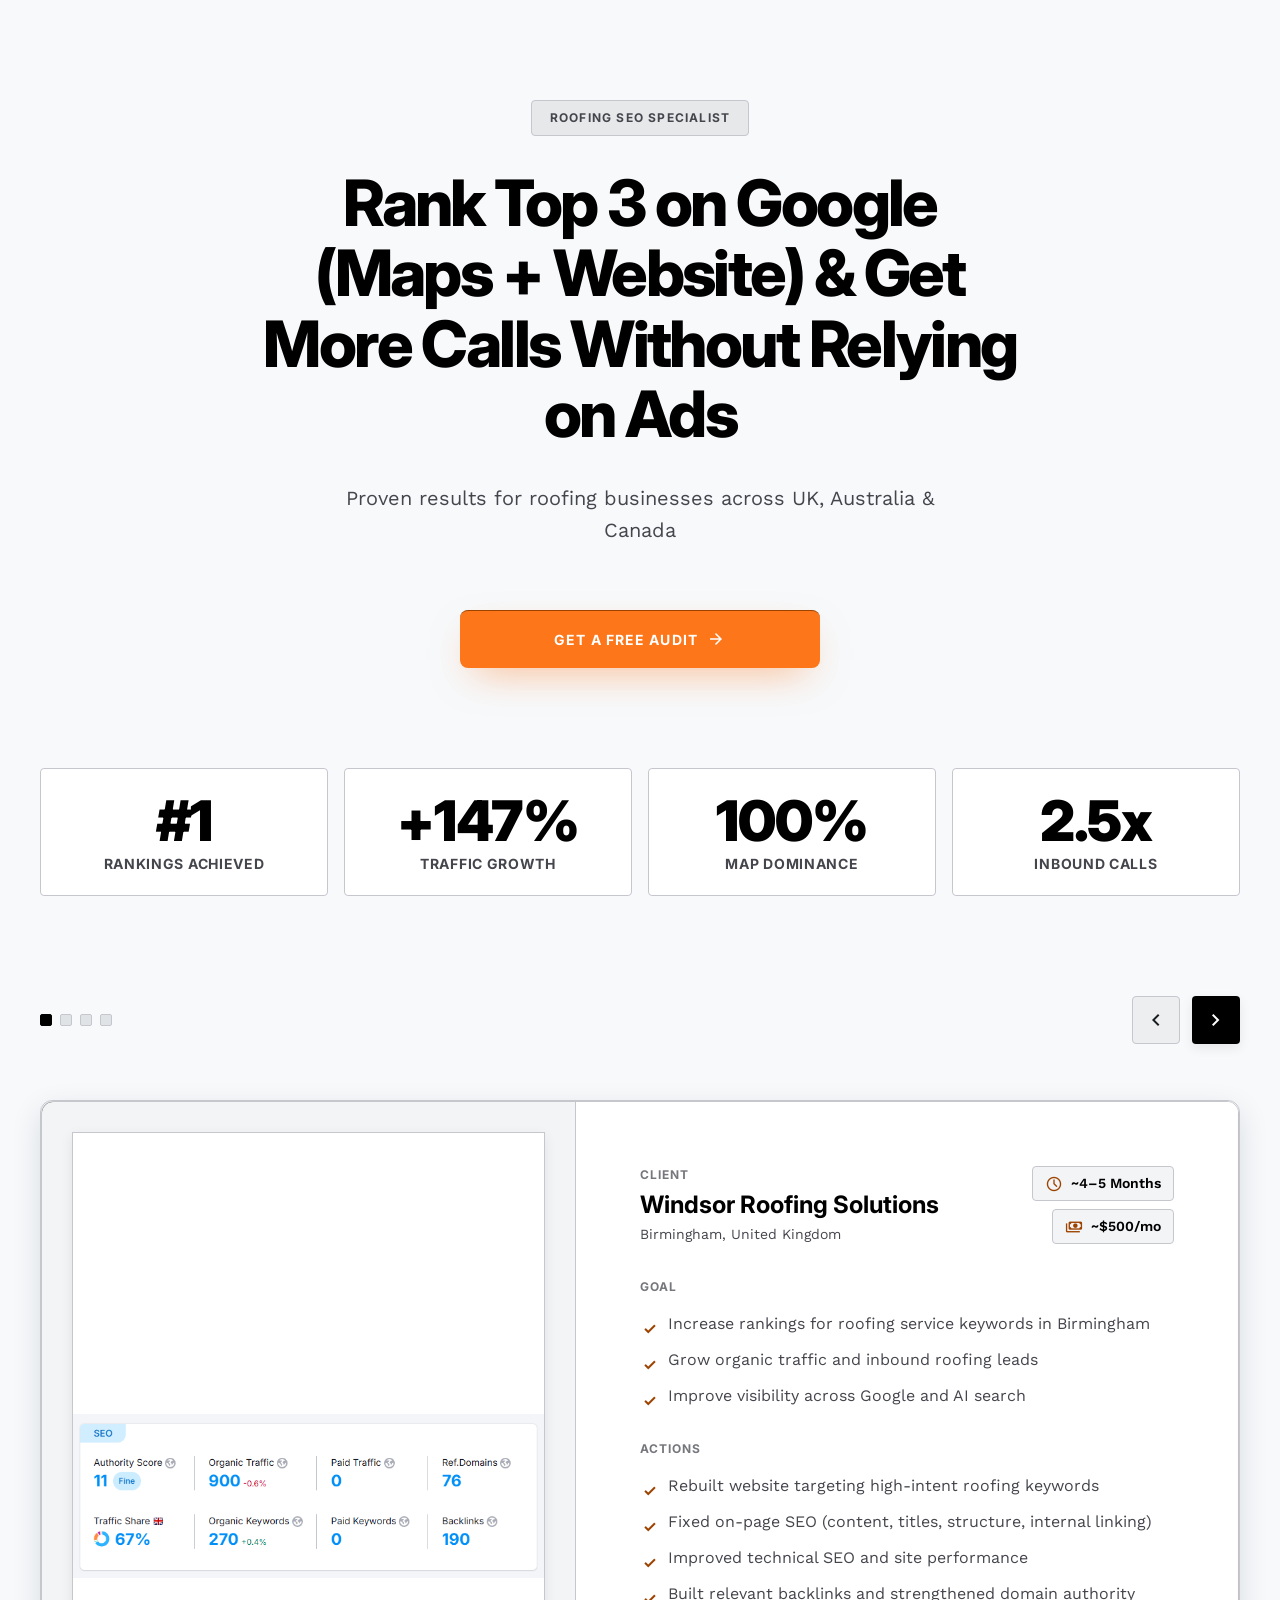
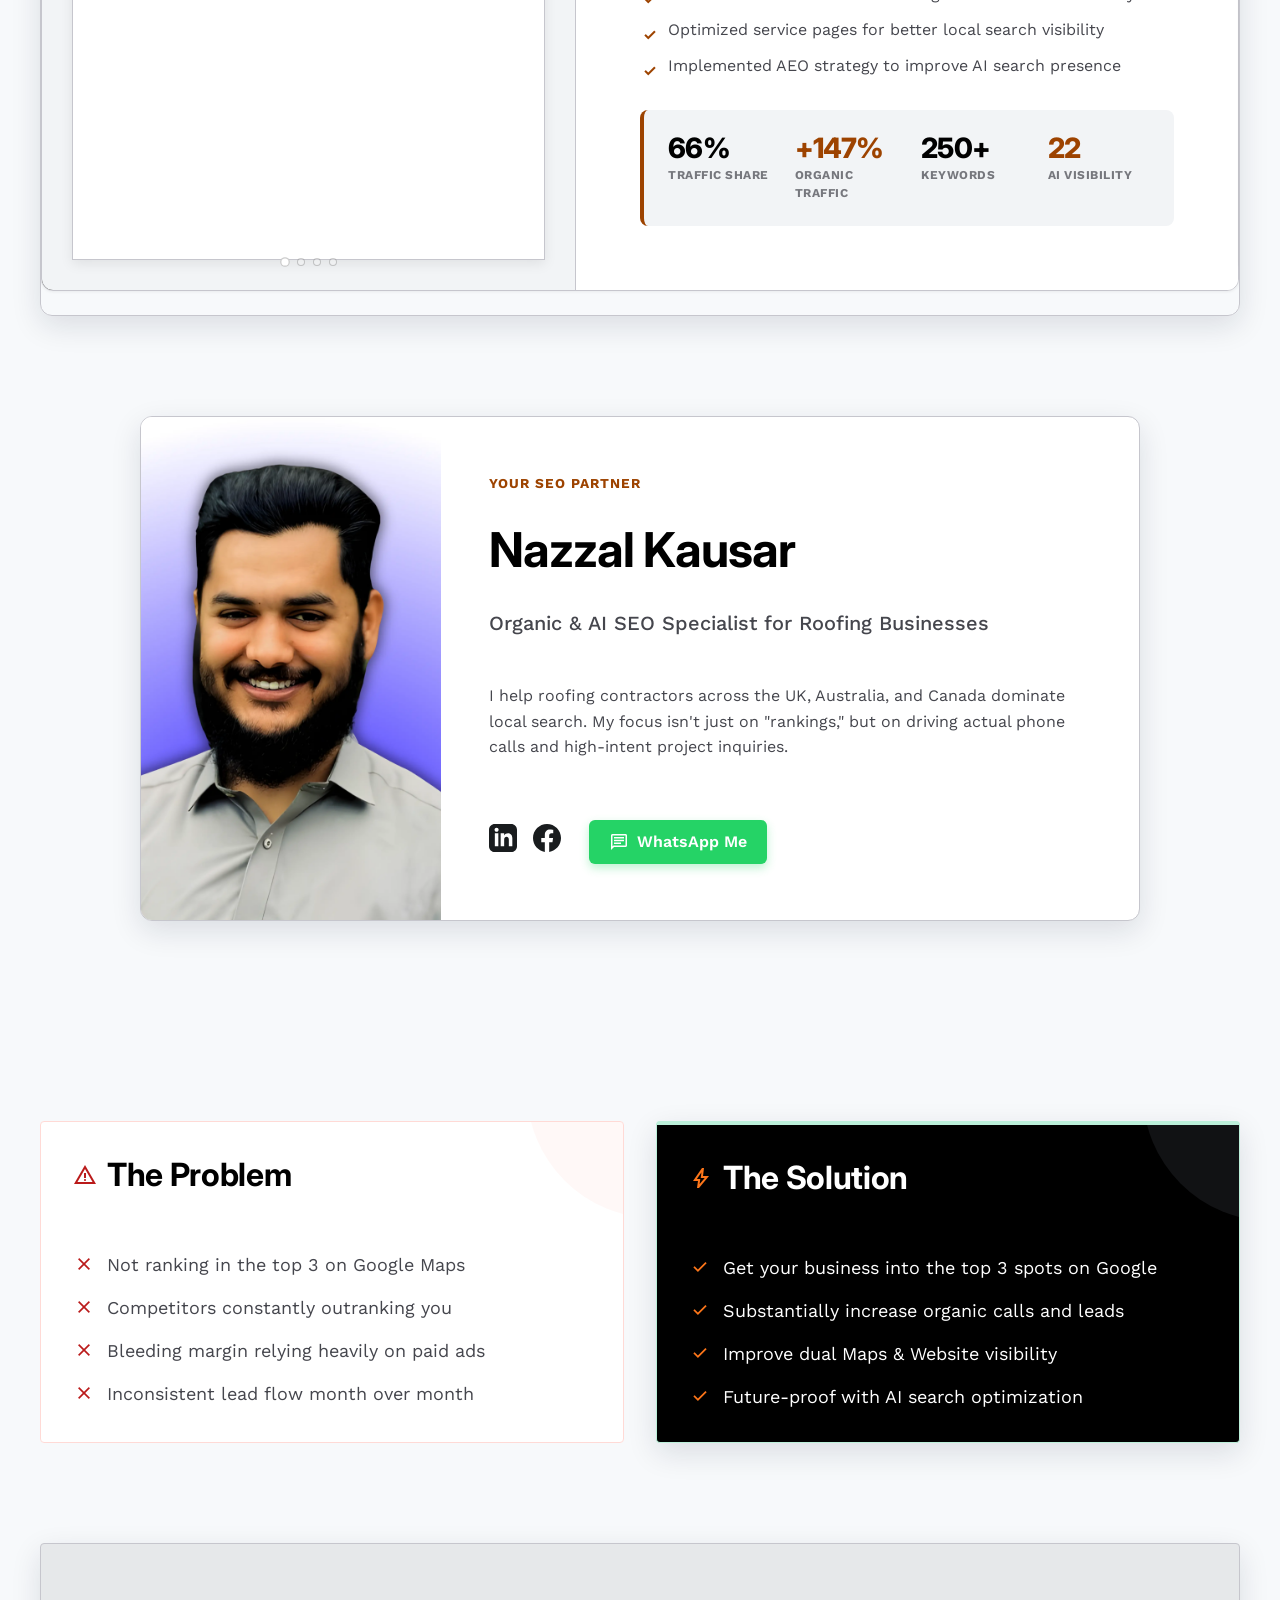
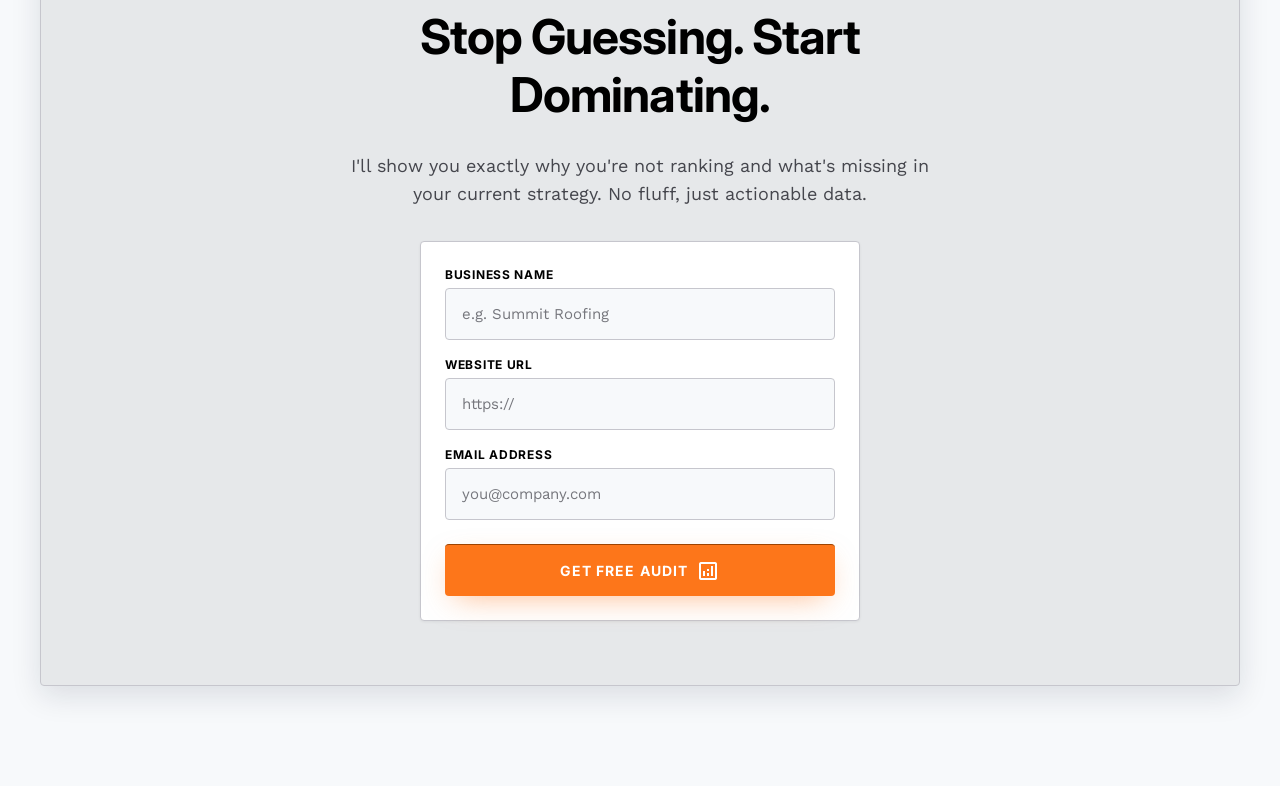
==== commit 1f766c9f: "case studies added" ====
--- a/index.html
+++ b/index.html
@@ -82,103 +82,310 @@
       <div class="carousel-viewport" id="carousel-viewport">
         <div class="carousel-track" id="carousel-track">
 
+          
+          <!-- ============================
+           CASE STUDIES CSS (INJECTED TO PRESERVE TEMPLATE STYLING WITHOUT MODIFYING styles.css)
+           ============================ -->
+          <style>
+          .cs-card {
+            display: flex;
+            flex-direction: column;
+            background: #ffffff;
+            border-radius: var(--radius-xl, 12px);
+            box-shadow: var(--shadow-sm, 0 1px 3px rgba(0,0,0,0.06));
+            overflow: hidden;
+            min-height: 600px;
+            border: 1px solid var(--outline-variant, #c6c6cd);
+          }
+          @media (min-width: 1024px) {
+            .cs-card {
+              flex-direction: row;
+            }
+          }
+
+          .cs-left {
+            flex: 1;
+            background: #000;
+            position: relative;
+            overflow: hidden;
+            min-height: 350px;
+          }
+
+          .image-slider {
+            width: 100%;
+            height: 100%;
+            position: relative;
+          }
+
+          .slider-track {
+            width: 100%;
+            height: 100%;
+            position: relative;
+          }
+
+          .slider-img {
+            position: absolute;
+            top: 0;
+            left: 0;
+            width: 100%;
+            height: 100%;
+            object-fit: contain;
+            opacity: 0;
+            transition: opacity 0.8s ease;
+          }
+
+          .slider-img.active {
+            opacity: 1;
+          }
+
+          .slider-dots {
+            position: absolute;
+            bottom: 24px;
+            left: 50%;
+            transform: translateX(-50%);
+            display: flex;
+            gap: 8px;
+            z-index: 10;
+          }
+
+          .slider-dots .dot {
+            width: 8px;
+            height: 8px;
+            border-radius: 50%;
+            background: rgba(255, 255, 255, 0.3);
+            border: 1px solid rgba(0, 0, 0, 0.2);
+            transition: all 0.3s ease;
+            cursor: pointer;
+            padding: 0;
+          }
+
+          .slider-dots .dot.active {
+            background: #ffffff;
+            transform: scale(1.2);
+          }
+
+          .cs-right {
+            flex: 1;
+            padding: 40px;
+            display: flex;
+            flex-direction: column;
+            gap: 32px;
+            background: #ffffff;
+          }
+          @media (min-width: 1280px) {
+            .cs-right {
+              padding: 64px;
+            }
+          }
+
+          .cs-meta-top {
+            display: flex;
+            justify-content: space-between;
+            align-items: flex-start;
+            flex-wrap: wrap;
+            gap: 16px;
+          }
+
+          .cs-label {
+            font-size: 0.75rem;
+            font-weight: 700;
+            letter-spacing: 1px;
+            color: var(--outline, #76777d);
+            display: block;
+            margin-bottom: 8px;
+            text-transform: uppercase;
+          }
+
+          .cs-business {
+            font-size: 1.5rem;
+            font-weight: 700;
+            color: var(--primary, #000);
+            margin-bottom: 4px;
+            font-family: var(--font-h3, 'Inter', sans-serif);
+          }
+
+          .cs-location {
+            font-size: 0.875rem;
+            color: var(--on-surface-variant, #45464d);
+          }
+
+          .cs-prominent-stats {
+            display: flex;
+            flex-direction: column;
+            gap: 8px;
+          }
+
+          .cs-stat-tag {
+            display: inline-flex;
+            align-items: center;
+            gap: 8px;
+            background: var(--surface-container-low, #f2f4f6);
+            padding: 6px 12px;
+            border-radius: 4px;
+            font-size: 0.875rem;
+            font-weight: 600;
+            color: var(--primary, #000);
+          }
+
+          .cs-stat-tag .material-symbols-outlined {
+            font-size: 18px;
+            color: var(--secondary, #9d4300);
+          }
+
+          .cs-block {
+            display: flex;
+            flex-direction: column;
+            gap: 8px;
+          }
+
+          .cs-list {
+            list-style: none;
+            display: flex;
+            flex-direction: column;
+            gap: 12px;
+            padding: 0;
+            margin: 0;
+          }
+
+          .cs-list li {
+            position: relative;
+            padding-left: 28px;
+            color: var(--on-surface-variant, #45464d);
+            line-height: 1.5;
+            font-size: 1rem;
+          }
+
+          .cs-list li::before {
+            content: "check";
+            font-family: 'Material Symbols Outlined';
+            position: absolute;
+            left: 0;
+            top: 2px;
+            color: var(--secondary, #9d4300);
+            font-size: 20px;
+            font-weight: 600;
+          }
+
+          .cs-results-box {
+            margin-top: auto;
+            background: var(--surface-container-low, #f2f4f6);
+            padding: 24px;
+            border-radius: 8px;
+            border-left: 4px solid var(--secondary, #9d4300);
+          }
+
+          .cs-results-grid {
+            display: grid;
+            grid-template-columns: repeat(2, 1fr);
+            gap: 24px;
+          }
+          @media (min-width: 640px) {
+            .cs-results-grid {
+              grid-template-columns: repeat(4, 1fr);
+            }
+          }
+
+          .cs-result-item {
+            display: flex;
+            flex-direction: column;
+            gap: 4px;
+          }
+
+          .cs-result-number {
+            font-size: 1.75rem;
+            font-weight: 800;
+            color: var(--primary, #000);
+            letter-spacing: -0.02em;
+            font-family: var(--font-h2, 'Inter', sans-serif);
+          }
+
+          .cs-result-number.accent {
+            color: var(--secondary, #9d4300);
+          }
+
+          .cs-result-desc {
+            font-size: 0.75rem;
+            font-weight: 700;
+            text-transform: uppercase;
+            letter-spacing: 0.5px;
+            color: var(--outline, #76777d);
+          }
+          </style>
+
           <!-- ===== CASE STUDY 1 ===== -->
-          <div class="carousel-slide">
-            <div class="case-card">
-              <!-- Image Slider -->
-              <div class="image-slider" data-slider="1">
-                <div class="image-slider__slide active"><img src="case-study-1-1.png"
-                    alt="Windsor Roofing Solutions — SEO traffic growth chart" /></div>
-                <div class="image-slider__slide"><img src="case-study-1-2.png"
-                    alt="Windsor Roofing Solutions — keyword rankings" /></div>
-                <div class="image-slider__slide"><img src="case-study-1-3.png"
-                    alt="Windsor Roofing Solutions — authority score improvement" /></div>
-                <div class="image-slider__slide"><img src="case-study-1-4.png"
-                    alt="Windsor Roofing Solutions — AI search visibility" /></div>
-                <div class="image-slider__dots">
-                  <button class="image-slider__dot active" data-index="0" aria-label="Image 1"></button>
-                  <button class="image-slider__dot" data-index="1" aria-label="Image 2"></button>
-                  <button class="image-slider__dot" data-index="2" aria-label="Image 3"></button>
-                  <button class="image-slider__dot" data-index="3" aria-label="Image 4"></button>
+          <div class="carousel-slide" data-index="0">
+            <div class="cs-card">
+              <div class="cs-left">
+                <div class="image-slider" data-slider="0">
+                  <div class="slider-track">
+                    <img src="case-study-1-1.png" alt="Windsor Roofing Solutions — SEO traffic growth chart" class="slider-img image-slider__slide active" />
+                    <img src="case-study-1-2.png" alt="Windsor Roofing Solutions — keyword rankings" class="slider-img image-slider__slide" />
+                    <img src="case-study-1-3.png" alt="Windsor Roofing Solutions — authority score improvement" class="slider-img image-slider__slide" />
+                    <img src="case-study-1-4.png" alt="Windsor Roofing Solutions — AI search visibility" class="slider-img image-slider__slide" />
+                  </div>
+                  <div class="slider-dots image-slider__dots">
+                    <button class="dot image-slider__dot active" data-index="0" aria-label="Image 1"></button>
+                    <button class="dot image-slider__dot" data-index="1" aria-label="Image 2"></button>
+                    <button class="dot image-slider__dot" data-index="2" aria-label="Image 3"></button>
+                    <button class="dot image-slider__dot" data-index="3" aria-label="Image 4"></button>
+                  </div>
                 </div>
               </div>
-              <!-- Content -->
-              <div class="case-content">
-                <div class="case-content__top">
-                  <div class="case-content__header">
-                    <span class="font-label-bold case-content__label">CLIENT</span>
-                    <h3 class="font-h3 case-content__business">Windsor Roofing Solutions</h3>
-                    <p class="case-content__location">Birmingham, United Kingdom</p>
-                  </div>
-                  <div class="case-meta">
-                    <div class="case-meta__tag">
+              <div class="cs-right">
+                <div class="cs-meta-top">
+                  <div>
+                    <span class="cs-label">CLIENT</span>
+                    <h3 class="cs-business">Windsor Roofing Solutions</h3>
+                    <span class="cs-location">Birmingham, United Kingdom</span>
+                  </div>
+                  <div class="cs-prominent-stats">
+                    <div class="cs-stat-tag">
                       <span class="material-symbols-outlined">schedule</span>
-                      <span class="case-meta__tag-value">4–5 Months</span>
-                    </div>
-                    <div class="case-meta__tag">
+                      ~4–5 Months
+                    </div>
+                    <div class="cs-stat-tag">
                       <span class="material-symbols-outlined">payments</span>
-                      <span class="case-meta__tag-value">~$500/mo</span>
-                    </div>
-                  </div>
-                </div>
-
-                <div class="case-details">
-                  <div class="case-section">
-                    <p class="case-section-title">GOAL</p>
-                    <ul class="case-list">
-                      <li>Increase rankings for roofing keywords in Birmingham</li>
-                      <li>Grow organic traffic and inbound roofing leads</li>
-                      <li>Improve visibility across Google and AI search</li>
-                    </ul>
-                  </div>
-                  <div class="case-section">
-                    <p class="case-section-title">ACTIONS</p>
-                    <ul class="case-list">
-                      <li>Rebuilt website targeting high-intent roofing keywords</li>
-                      <li>Fixed on-page SEO (content, titles, structure, internal linking)</li>
-                      <li>Improved technical SEO and site performance</li>
-                      <li>Built relevant backlinks and strengthened domain authority</li>
-                      <li>Optimized service pages for better local search visibility</li>
-                      <li>Implemented AEO strategy to improve AI search presence</li>
-                    </ul>
-                  </div>
-                </div>
-
-                <div class="case-results-box">
-                  <div class="case-results-header">
-                    <span class="case-results-badge">
-                      <span class="material-symbols-outlined">analytics</span>
-                      PERFORMANCE DATA
-                    </span>
-                    <div class="case-results-metrics-chips">
-                      <span class="metric-chip">Auth Score: 11</span>
-                      <span class="metric-chip">Keywords: 250+</span>
-                    </div>
-                  </div>
-                  <div class="case-results-grid">
-                    <div class="case-result-item">
-                      <div class="case-result-value-group">
-                        <span class="case-result-value">+147%</span>
-                        <span class="material-symbols-outlined icon-up">trending_up</span>
-                      </div>
-                      <span class="case-result-label">Traffic Growth</span>
-                    </div>
-                    <div class="case-result-item">
-                      <div class="case-result-value-group">
-                        <span class="case-result-value">66%</span>
-                      </div>
-                      <span class="case-result-label">Market Share</span>
-                    </div>
-                    <div class="case-result-item">
-                      <div class="case-result-value-group">
-                        <span class="case-result-value">0 → 22</span>
-                      </div>
-                      <span class="case-result-label">AI Visibility</span>
-                    </div>
-                  </div>
-                  <div class="case-results-footer">
-                    <span class="material-symbols-outlined">call</span>
-                    Consistent growth in inbound roofing inquiries
+                      ~$500/mo
+                    </div>
+                  </div>
+                </div>
+                <div class="cs-block">
+                  <span class="cs-label">GOAL</span>
+                  <ul class="cs-list">
+                    <li>Increase rankings for roofing service keywords in Birmingham</li>
+                    <li>Grow organic traffic and inbound roofing leads</li>
+                    <li>Improve visibility across Google and AI search</li>
+                  </ul>
+                </div>
+                <div class="cs-block">
+                  <span class="cs-label">ACTIONS</span>
+                  <ul class="cs-list">
+                    <li>Rebuilt website targeting high-intent roofing keywords</li>
+                    <li>Fixed on-page SEO (content, titles, structure, internal linking)</li>
+                    <li>Improved technical SEO and site performance</li>
+                    <li>Built relevant backlinks and strengthened domain authority</li>
+                    <li>Optimized service pages for better local search visibility</li>
+                    <li>Implemented AEO strategy to improve AI search presence</li>
+                  </ul>
+                </div>
+                <div class="cs-results-box">
+                  <div class="cs-results-grid">
+                    <div class="cs-result-item">
+                      <div class="cs-result-number">66%</div>
+                      <div class="cs-result-desc">Traffic Share</div>
+                    </div>
+                    <div class="cs-result-item">
+                      <div class="cs-result-number accent">+147%</div>
+                      <div class="cs-result-desc">Organic Traffic</div>
+                    </div>
+                    <div class="cs-result-item">
+                      <div class="cs-result-number">250+</div>
+                      <div class="cs-result-desc">Keywords</div>
+                    </div>
+                    <div class="cs-result-item">
+                      <div class="cs-result-number accent">22</div>
+                      <div class="cs-result-desc">AI Visibility</div>
+                    </div>
                   </div>
                 </div>
               </div>
@@ -186,100 +393,79 @@
           </div>
 
           <!-- ===== CASE STUDY 2 ===== -->
-          <div class="carousel-slide">
-            <div class="case-card">
-              <div class="image-slider" data-slider="2">
-                <div class="image-slider__slide active"><img src="case-study-2-1.png"
-                    alt="Peak Line Roofing — #1 ranking achievement" /></div>
-                <div class="image-slider__slide"><img src="case-study-2-2.png"
-                    alt="Peak Line Roofing — organic traffic growth" /></div>
-                <div class="image-slider__slide"><img src="case-study-2-3.png"
-                    alt="Peak Line Roofing — keyword rankings" /></div>
-                <div class="image-slider__slide"><img src="case-study-2-4.png"
-                    alt="Peak Line Roofing — AI search visibility" /></div>
-                <div class="image-slider__dots">
-                  <button class="image-slider__dot active" data-index="0" aria-label="Image 1"></button>
-                  <button class="image-slider__dot" data-index="1" aria-label="Image 2"></button>
-                  <button class="image-slider__dot" data-index="2" aria-label="Image 3"></button>
-                  <button class="image-slider__dot" data-index="3" aria-label="Image 4"></button>
+          <div class="carousel-slide" data-index="1">
+            <div class="cs-card">
+              <div class="cs-left">
+                <div class="image-slider" data-slider="1">
+                  <div class="slider-track">
+                    <img src="case-study-2-1.png" alt="Peak Line Roofing — #1 ranking achievement" class="slider-img image-slider__slide active" />
+                    <img src="case-study-2-2.png" alt="Peak Line Roofing — organic traffic growth" class="slider-img image-slider__slide" />
+                    <img src="case-study-2-3.png" alt="Peak Line Roofing — keyword rankings" class="slider-img image-slider__slide" />
+                    <img src="case-study-2-4.png" alt="Peak Line Roofing — AI search visibility" class="slider-img image-slider__slide" />
+                  </div>
+                  <div class="slider-dots image-slider__dots">
+                    <button class="dot image-slider__dot active" data-index="0" aria-label="Image 1"></button>
+                    <button class="dot image-slider__dot" data-index="1" aria-label="Image 2"></button>
+                    <button class="dot image-slider__dot" data-index="2" aria-label="Image 3"></button>
+                    <button class="dot image-slider__dot" data-index="3" aria-label="Image 4"></button>
+                  </div>
                 </div>
               </div>
-              <div class="case-content">
-                <div class="case-content__top">
-                  <div class="case-content__header">
-                    <span class="font-label-bold case-content__label">CLIENT</span>
-                    <h3 class="font-h3 case-content__business">Peak Line Roofing</h3>
-                    <p class="case-content__location">Calgary, Canada</p>
-                  </div>
-                  <div class="case-meta">
-                    <div class="case-meta__tag">
+              <div class="cs-right">
+                <div class="cs-meta-top">
+                  <div>
+                    <span class="cs-label">CLIENT</span>
+                    <h3 class="cs-business">Peak Line Roofing</h3>
+                    <span class="cs-location">Calgary, Canada</span>
+                  </div>
+                  <div class="cs-prominent-stats">
+                    <div class="cs-stat-tag">
                       <span class="material-symbols-outlined">schedule</span>
-                      <span class="case-meta__tag-value">6 Months</span>
-                    </div>
-                    <div class="case-meta__tag">
+                      6 Months
+                    </div>
+                    <div class="cs-stat-tag">
                       <span class="material-symbols-outlined">payments</span>
-                      <span class="case-meta__tag-value">~$400/mo</span>
-                    </div>
-                  </div>
-                </div>
-
-                <div class="case-details">
-                  <div class="case-section">
-                    <p class="case-section-title">GOAL</p>
-                    <ul class="case-list">
-                      <li>Rank #1 for roofing keywords in Calgary</li>
-                      <li>Build organic visibility from zero</li>
-                      <li>Generate consistent inbound roofing leads</li>
-                    </ul>
-                  </div>
-                  <div class="case-section">
-                    <p class="case-section-title">ACTIONS</p>
-                    <ul class="case-list">
-                      <li>Built website SEO from ground up targeting roofing keywords</li>
-                      <li>Structured service pages for high-intent local searches</li>
-                      <li>Fixed on-page SEO (content, titles, internal linking)</li>
-                      <li>Built backlinks and strengthened domain authority</li>
-                      <li>Improved technical SEO and site performance</li>
-                      <li>Implemented AEO strategy to grow AI search visibility</li>
-                    </ul>
-                  </div>
-                </div>
-
-                <div class="case-results-box">
-                  <div class="case-results-header">
-                    <span class="case-results-badge">
-                      <span class="material-symbols-outlined">analytics</span>
-                      PERFORMANCE DATA
-                    </span>
-                    <div class="case-results-metrics-chips">
-                      <span class="metric-chip">Keywords: 649+</span>
-                      <span class="metric-chip">Market Share: 10%</span>
-                    </div>
-                  </div>
-                  <div class="case-results-grid">
-                    <div class="case-result-item">
-                      <div class="case-result-value-group">
-                        <span class="case-result-value">#1</span>
-                        <span class="material-symbols-outlined icon-rank">star</span>
-                      </div>
-                      <span class="case-result-label">Primary Rankings</span>
-                    </div>
-                    <div class="case-result-item">
-                      <div class="case-result-value-group">
-                        <span class="case-result-value">~1.1K</span>
-                      </div>
-                      <span class="case-result-label">Monthly Traffic</span>
-                    </div>
-                    <div class="case-result-item">
-                      <div class="case-result-value-group">
-                        <span class="case-result-value">0 → 14</span>
-                      </div>
-                      <span class="case-result-label">AI Visibility</span>
-                    </div>
-                  </div>
-                  <div class="case-results-footer">
-                    <span class="material-symbols-outlined">person_add</span>
-                    Strong increase in inbound roofing leads
+                      ~$400/mo
+                    </div>
+                  </div>
+                </div>
+                <div class="cs-block">
+                  <span class="cs-label">GOAL</span>
+                  <ul class="cs-list">
+                    <li>Rank #1 for roofing keywords in Calgary</li>
+                    <li>Build organic visibility from zero</li>
+                    <li>Generate consistent inbound roofing leads</li>
+                  </ul>
+                </div>
+                <div class="cs-block">
+                  <span class="cs-label">ACTIONS</span>
+                  <ul class="cs-list">
+                    <li>Built website SEO from ground up targeting roofing keywords</li>
+                    <li>Structured service pages for high-intent local searches</li>
+                    <li>Fixed on-page SEO (content, titles, internal linking)</li>
+                    <li>Built backlinks and strengthened domain authority</li>
+                    <li>Improved technical SEO and site performance</li>
+                    <li>Implemented AEO strategy to grow AI search visibility</li>
+                  </ul>
+                </div>
+                <div class="cs-results-box">
+                  <div class="cs-results-grid">
+                    <div class="cs-result-item">
+                      <div class="cs-result-number accent">#1</div>
+                      <div class="cs-result-desc">Ranking</div>
+                    </div>
+                    <div class="cs-result-item">
+                      <div class="cs-result-number">10%</div>
+                      <div class="cs-result-desc">Traffic Share</div>
+                    </div>
+                    <div class="cs-result-item">
+                      <div class="cs-result-number">649+</div>
+                      <div class="cs-result-desc">Keywords</div>
+                    </div>
+                    <div class="cs-result-item">
+                      <div class="cs-result-number accent">14</div>
+                      <div class="cs-result-desc">AI Visibility</div>
+                    </div>
                   </div>
                 </div>
               </div>
@@ -287,100 +473,79 @@
           </div>
 
           <!-- ===== CASE STUDY 3 ===== -->
-          <div class="carousel-slide">
-            <div class="case-card">
-              <div class="image-slider" data-slider="3">
-                <div class="image-slider__slide active"><img src="case-study-3-1.png"
-                    alt="Texas Roofers — SEO growth trend" /></div>
-                <div class="image-slider__slide"><img src="case-study-3-2.png"
-                    alt="Texas Roofers — keyword ranking growth" /></div>
-                <div class="image-slider__slide"><img src="case-study-3-3.png" alt="Texas Roofers — authority score" />
-                </div>
-                <div class="image-slider__slide"><img src="case-study-3-4.png"
-                    alt="Texas Roofers — AI search visibility" /></div>
-                <div class="image-slider__dots">
-                  <button class="image-slider__dot active" data-index="0" aria-label="Image 1"></button>
-                  <button class="image-slider__dot" data-index="1" aria-label="Image 2"></button>
-                  <button class="image-slider__dot" data-index="2" aria-label="Image 3"></button>
-                  <button class="image-slider__dot" data-index="3" aria-label="Image 4"></button>
+          <div class="carousel-slide" data-index="2">
+            <div class="cs-card">
+              <div class="cs-left">
+                <div class="image-slider" data-slider="2">
+                  <div class="slider-track">
+                    <img src="case-study-3-1.png" alt="Texas Roofers — SEO growth trend" class="slider-img image-slider__slide active" />
+                    <img src="case-study-3-2.png" alt="Texas Roofers — keyword ranking growth" class="slider-img image-slider__slide" />
+                    <img src="case-study-3-3.png" alt="Texas Roofers — authority score" class="slider-img image-slider__slide" />
+                    <img src="case-study-3-4.png" alt="Texas Roofers — AI search visibility" class="slider-img image-slider__slide" />
+                  </div>
+                  <div class="slider-dots image-slider__dots">
+                    <button class="dot image-slider__dot active" data-index="0" aria-label="Image 1"></button>
+                    <button class="dot image-slider__dot" data-index="1" aria-label="Image 2"></button>
+                    <button class="dot image-slider__dot" data-index="2" aria-label="Image 3"></button>
+                    <button class="dot image-slider__dot" data-index="3" aria-label="Image 4"></button>
+                  </div>
                 </div>
               </div>
-              <div class="case-content">
-                <div class="case-content__top">
-                  <div class="case-content__header">
-                    <span class="font-label-bold case-content__label">CLIENT</span>
-                    <h3 class="font-h3 case-content__business">Texas Roofers</h3>
-                    <p class="case-content__location">Texas, United States</p>
-                  </div>
-                  <div class="case-meta">
-                    <div class="case-meta__tag">
+              <div class="cs-right">
+                <div class="cs-meta-top">
+                  <div>
+                    <span class="cs-label">CLIENT</span>
+                    <h3 class="cs-business">Texas Roofers</h3>
+                    <span class="cs-location">Texas, United States</span>
+                  </div>
+                  <div class="cs-prominent-stats">
+                    <div class="cs-stat-tag">
                       <span class="material-symbols-outlined">schedule</span>
-                      <span class="case-meta__tag-value">11 Months</span>
-                    </div>
-                    <div class="case-meta__tag">
+                      11 Months
+                    </div>
+                    <div class="cs-stat-tag">
                       <span class="material-symbols-outlined">payments</span>
-                      <span class="case-meta__tag-value">~$480/mo</span>
-                    </div>
-                  </div>
-                </div>
-
-                <div class="case-details">
-                  <div class="case-section">
-                    <p class="case-section-title">GOAL</p>
-                    <ul class="case-list">
-                      <li>Increase rankings for roofing keywords in Texas</li>
-                      <li>Grow organic traffic and lead flow from Google</li>
-                      <li>Build visibility from low baseline in a competitive market</li>
-                    </ul>
-                  </div>
-                  <div class="case-section">
-                    <p class="case-section-title">ACTIONS</p>
-                    <ul class="case-list">
-                      <li>Rebuilt website targeting high-intent roofing keywords</li>
-                      <li>Fixed on-page SEO (content, titles, internal linking)</li>
-                      <li>Improved technical SEO and site performance</li>
-                      <li>Built backlinks and strengthened domain authority</li>
-                      <li>Optimized service pages for better local visibility</li>
-                      <li>Implemented AEO strategy to grow AI search presence</li>
-                    </ul>
-                  </div>
-                </div>
-
-                <div class="case-results-box">
-                  <div class="case-results-header">
-                    <span class="case-results-badge">
-                      <span class="material-symbols-outlined">analytics</span>
-                      PERFORMANCE DATA
-                    </span>
-                    <div class="case-results-metrics-chips">
-                      <span class="metric-chip">Auth Score: 8</span>
-                      <span class="metric-chip">Keywords: 615+</span>
-                    </div>
-                  </div>
-                  <div class="case-results-grid">
-                    <div class="case-result-item">
-                      <div class="case-result-value-group">
-                        <span class="case-result-value">+21%</span>
-                        <span class="material-symbols-outlined icon-up">trending_up</span>
-                      </div>
-                      <span class="case-result-label">Keyword Growth</span>
-                    </div>
-                    <div class="case-result-item">
-                      <div class="case-result-value-group">
-                        <span class="case-result-value">~317</span>
-                      </div>
-                      <span class="case-result-label">Monthly Traffic</span>
-                    </div>
-                    <div class="case-result-item">
-                      <div class="case-result-value-group">
-                        <span class="case-result-value">0 → 15</span>
-                      </div>
-                      <span class="case-result-label">AI Visibility</span>
-                    </div>
-                  </div>
-                  <div class="case-results-footer">
-                    <span class="material-symbols-outlined">add_chart</span>
-                    Increase in inbound roofing inquiries
+                      ~$480/mo
+                    </div>
+                  </div>
+                </div>
+                <div class="cs-block">
+                  <span class="cs-label">GOAL</span>
+                  <ul class="cs-list">
+                    <li>Increase rankings for roofing keywords in Texas</li>
+                    <li>Grow organic traffic and lead flow from Google</li>
+                    <li>Build visibility from low baseline in a competitive market</li>
+                  </ul>
+                </div>
+                <div class="cs-block">
+                  <span class="cs-label">ACTIONS</span>
+                  <ul class="cs-list">
+                    <li>Rebuilt website targeting high-intent roofing keywords</li>
+                    <li>Fixed on-page SEO (content, titles, internal linking)</li>
+                    <li>Improved technical SEO and site performance</li>
+                    <li>Built backlinks and strengthened domain authority</li>
+                    <li>Optimized service pages for better local visibility</li>
+                    <li>Implemented AEO strategy to grow AI search presence</li>
+                  </ul>
+                </div>
+                <div class="cs-results-box">
+                  <div class="cs-results-grid">
+                    <div class="cs-result-item">
+                      <div class="cs-result-number">615+</div>
+                      <div class="cs-result-desc">Keywords</div>
+                    </div>
+                    <div class="cs-result-item">
+                      <div class="cs-result-number accent">+21%</div>
+                      <div class="cs-result-desc">Keyword Growth</div>
+                    </div>
+                    <div class="cs-result-item">
+                      <div class="cs-result-number">317</div>
+                      <div class="cs-result-desc">Monthly Traffic</div>
+                    </div>
+                    <div class="cs-result-item">
+                      <div class="cs-result-number accent">15</div>
+                      <div class="cs-result-desc">AI Visibility</div>
+                    </div>
                   </div>
                 </div>
               </div>
@@ -388,90 +553,71 @@
           </div>
 
           <!-- ===== CASE STUDY 4 ===== -->
-          <div class="carousel-slide">
-            <div class="case-card">
-              <div class="image-slider" data-slider="4">
-                <div class="image-slider__slide active"><img src="case-study-4-1.png"
-                    alt="Perth Re-Roofing — Google Maps #1 grid dominance" /></div>
-                <div class="image-slider__slide"><img src="case-study-4-2.png"
-                    alt="Perth Re-Roofing — local pack visibility" /></div>
-                <div class="image-slider__dots">
-                  <button class="image-slider__dot active" data-index="0" aria-label="Image 1"></button>
-                  <button class="image-slider__dot" data-index="1" aria-label="Image 2"></button>
+          <div class="carousel-slide" data-index="3">
+            <div class="cs-card">
+              <div class="cs-left">
+                <div class="image-slider" data-slider="3">
+                  <div class="slider-track">
+                    <img src="case-study-4-1.png" alt="Perth Re-Roofing — Google Maps #1 grid dominance" class="slider-img image-slider__slide active" />
+                    <img src="case-study-4-2.png" alt="Perth Re-Roofing — local pack visibility" class="slider-img image-slider__slide" />
+                  </div>
+                  <div class="slider-dots image-slider__dots">
+                    <button class="dot image-slider__dot active" data-index="0" aria-label="Image 1"></button>
+                    <button class="dot image-slider__dot" data-index="1" aria-label="Image 2"></button>
+                  </div>
                 </div>
               </div>
-              <div class="case-content">
-                <div class="case-content__top">
-                  <div class="case-content__header">
-                    <span class="font-label-bold case-content__label">CLIENT</span>
-                    <h3 class="font-h3 case-content__business">Perth Re-Roofing</h3>
-                    <p class="case-content__location">Perth, Australia</p>
-                  </div>
-                  <div class="case-meta">
-                    <div class="case-meta__tag">
+              <div class="cs-right">
+                <div class="cs-meta-top">
+                  <div>
+                    <span class="cs-label">CLIENT</span>
+                    <h3 class="cs-business">Perth Re-Roofing</h3>
+                    <span class="cs-location">Perth, Australia</span>
+                  </div>
+                  <div class="cs-prominent-stats">
+                    <div class="cs-stat-tag">
                       <span class="material-symbols-outlined">schedule</span>
-                      <span class="case-meta__tag-value">4–5 Months</span>
-                    </div>
-                    <div class="case-meta__tag">
+                      ~4–5 Months
+                    </div>
+                    <div class="cs-stat-tag">
                       <span class="material-symbols-outlined">payments</span>
-                      <span class="case-meta__tag-value">~$700/mo</span>
-                    </div>
-                  </div>
-                </div>
-
-                <div class="case-details">
-                  <div class="case-section">
-                    <p class="case-section-title">GOAL</p>
-                    <ul class="case-list">
-                      <li>Achieve #1 rankings across Perth for roofing keywords</li>
-                      <li>Dominate Google Maps visibility in target service area</li>
-                      <li>Generate consistent high-intent roofing leads</li>
-                    </ul>
-                  </div>
-                  <div class="case-section">
-                    <p class="case-section-title">ACTIONS</p>
-                    <ul class="case-list">
-                      <li>Fully optimized Google Business Profile for maximum local visibility</li>
-                      <li>Fixed categories, services, and keyword targeting</li>
-                      <li>Improved listing relevance and proximity signals</li>
-                      <li>Implemented consistent posting and engagement strategy</li>
-                      <li>Strengthened citation consistency across directories</li>
-                      <li>Optimized profile for high-intent roofing searches</li>
-                    </ul>
-                  </div>
-                </div>
-
-                <div class="case-results-box">
-                  <div class="case-results-header">
-                    <span class="case-results-badge">
-                      <span class="material-symbols-outlined">map</span>
-                      MAP PACK DOMINANCE
-                    </span>
-                  </div>
-                  <div class="case-results-grid">
-                    <div class="case-result-item">
-                      <div class="case-result-value-group">
-                        <span class="case-result-value">#1</span>
-                        <span class="material-symbols-outlined icon-rank">star</span>
-                      </div>
-                      <span class="case-result-label">Perth Grid</span>
-                    </div>
-                    <div class="case-result-item">
-                      <div class="case-result-value-group">
-                        <span class="case-result-value">100.0</span>
-                      </div>
-                      <span class="case-result-label">SoLV Score</span>
-                    </div>
-                    <div class="case-result-item">
-                      <div class="case-result-value-group">
-                        <span class="case-result-value">100%</span>
-                      </div>
-                      <span class="case-result-label">Grid Coverage</span>
-                    </div>
-                  </div>
-                  <div class="case-results-footer">
-                    <span class="material-symbols-outlined">call_made</span>
-                    Significant increase in inbound roofing calls and inquiries
+                      ~$700/mo
+                    </div>
+                  </div>
+                </div>
+                <div class="cs-block">
+                  <span class="cs-label">GOAL</span>
+                  <ul class="cs-list">
+                    <li>Achieve #1 rankings across Perth for roofing keywords</li>
+                    <li>Dominate Google Maps visibility in target service area</li>
+                    <li>Generate consistent high-intent roofing leads</li>
+                  </ul>
+                </div>
+                <div class="cs-block">
+                  <span class="cs-label">ACTIONS</span>
+                  <ul class="cs-list">
+                    <li>Fully optimized Google Business Profile for maximum local visibility</li>
+                    <li>Fixed categories, services, and keyword targeting</li>
+                    <li>Improved listing relevance and proximity signals</li>
+                    <li>Implemented consistent posting and engagement strategy</li>
+                    <li>Strengthened citation consistency across directories</li>
+                    <li>Optimized profile for high-intent roofing searches</li>
+                  </ul>
+                </div>
+                <div class="cs-results-box">
+                  <div class="cs-results-grid">
+                    <div class="cs-result-item">
+                      <div class="cs-result-number accent">#1</div>
+                      <div class="cs-result-desc">Perth Grid</div>
+                    </div>
+                    <div class="cs-result-item">
+                      <div class="cs-result-number">100.0</div>
+                      <div class="cs-result-desc">SoLV Score</div>
+                    </div>
+                    <div class="cs-result-item">
+                      <div class="cs-result-number accent">100%</div>
+                      <div class="cs-result-desc">Grid Coverage</div>
+                    </div>
                   </div>
                 </div>
               </div>
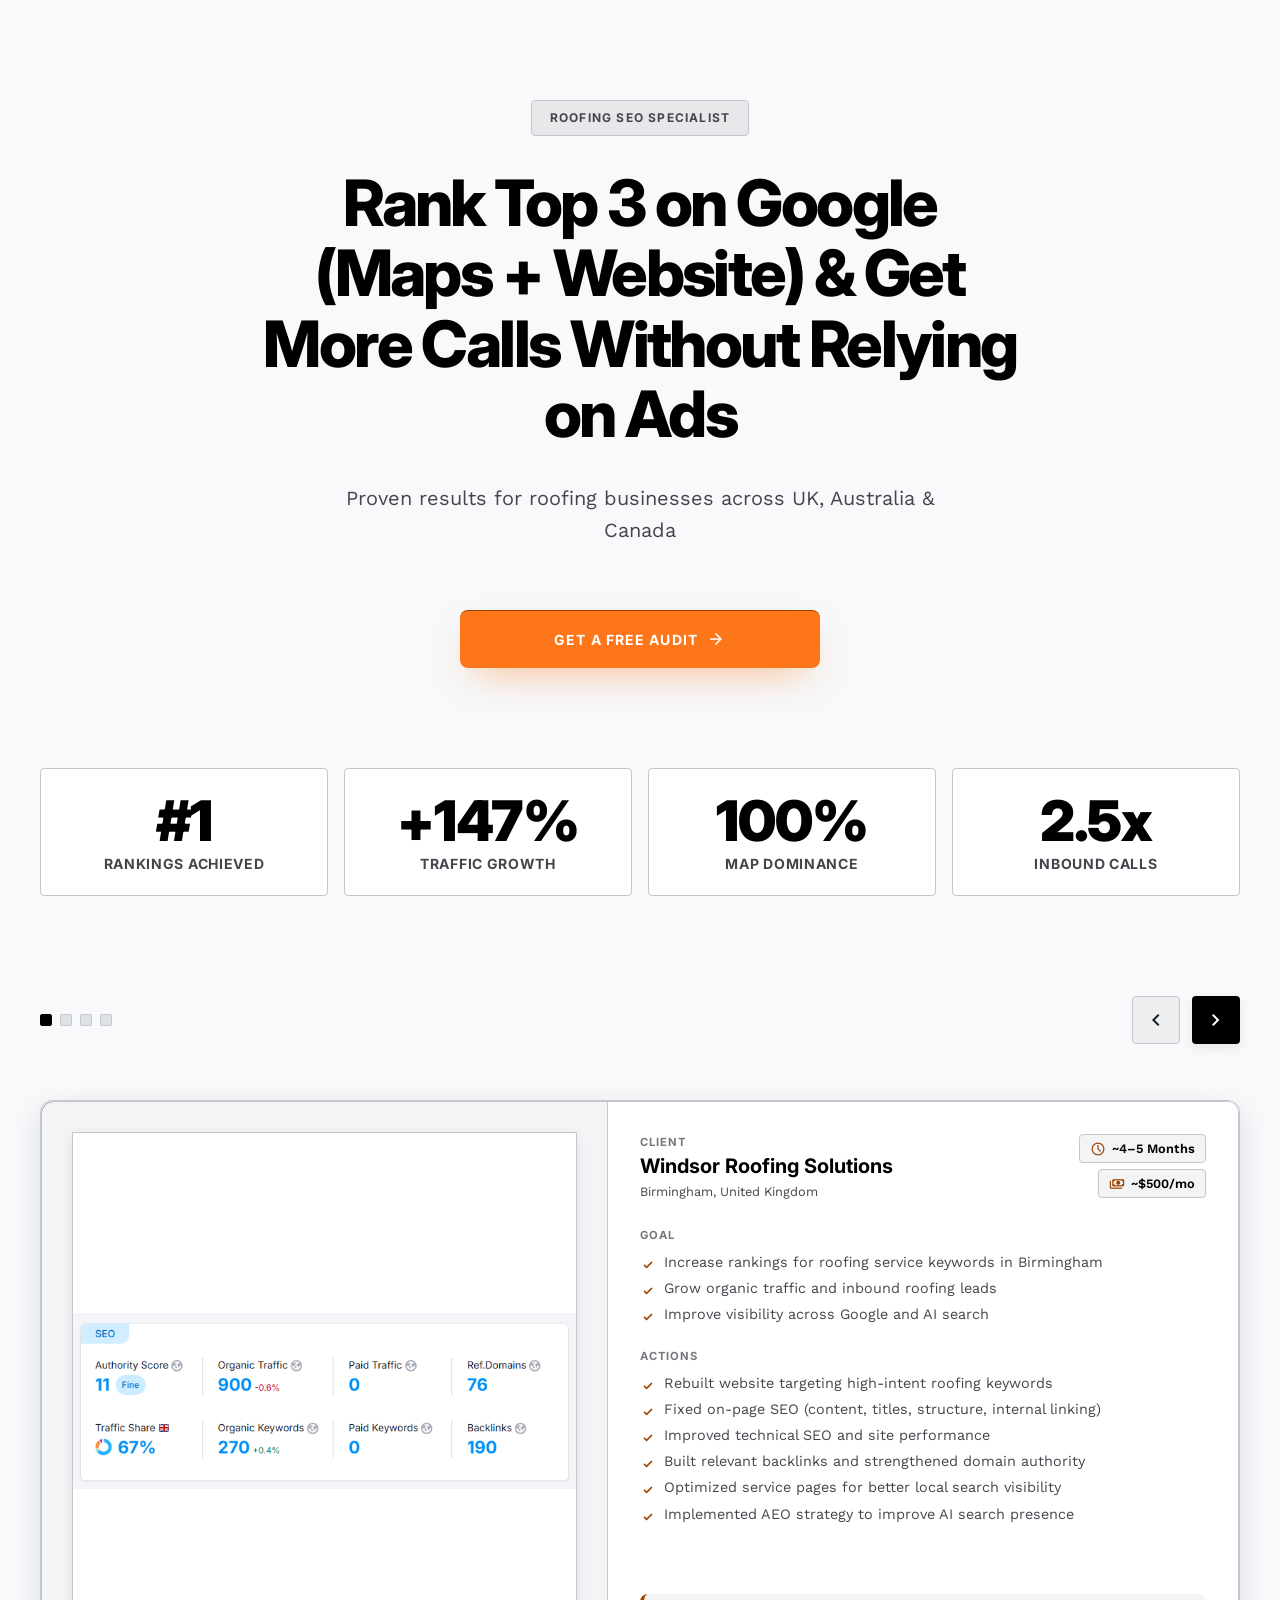
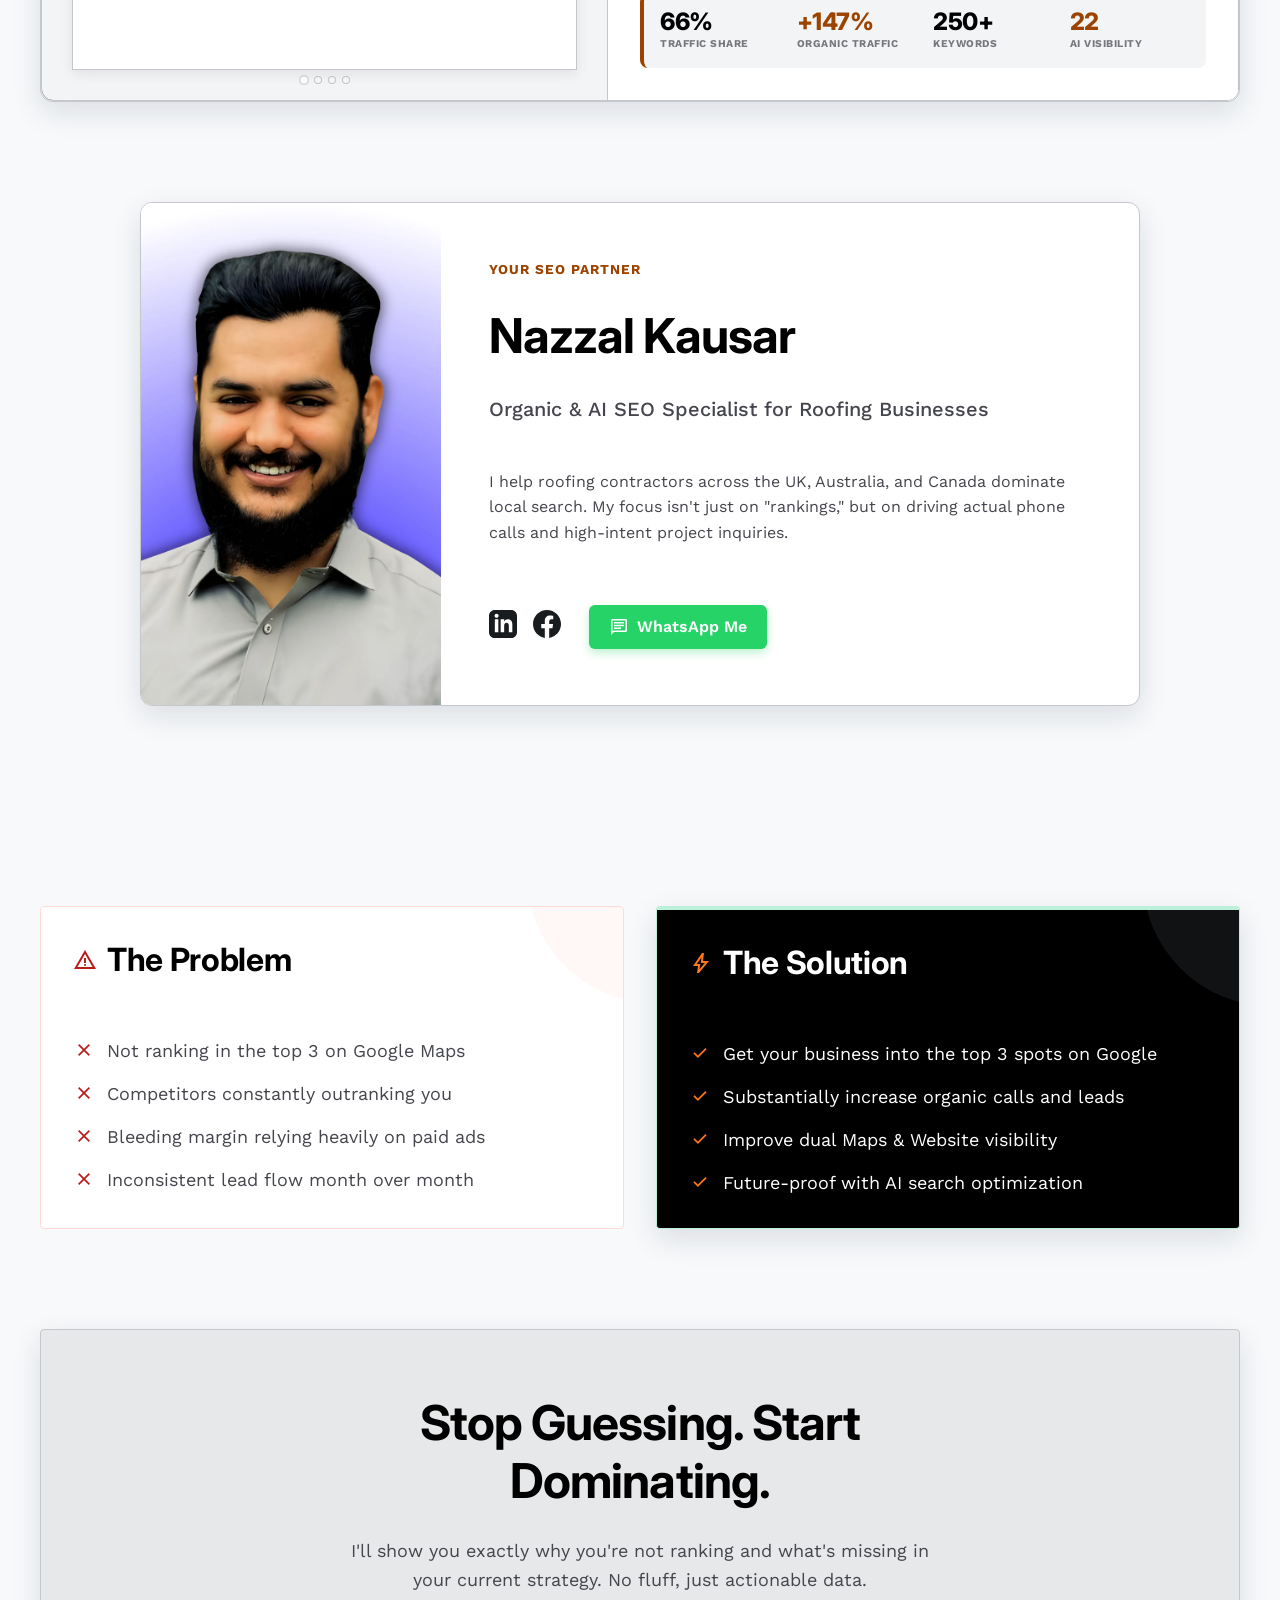
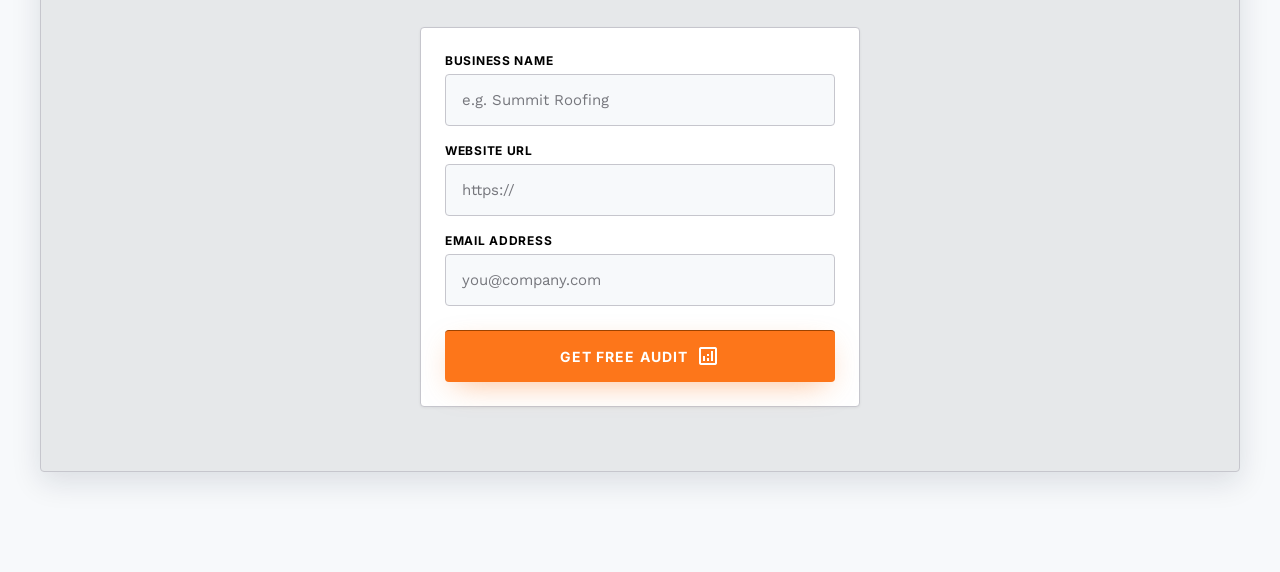
==== commit f333bb57: "case studies added" ====
--- a/index.html
+++ b/index.html
@@ -94,7 +94,6 @@
             border-radius: var(--radius-xl, 12px);
             box-shadow: var(--shadow-sm, 0 1px 3px rgba(0,0,0,0.06));
             overflow: hidden;
-            min-height: 600px;
             border: 1px solid var(--outline-variant, #c6c6cd);
           }
           @media (min-width: 1024px) {
@@ -108,7 +107,7 @@
             background: #000;
             position: relative;
             overflow: hidden;
-            min-height: 350px;
+            min-height: 250px;
           }
 
           .image-slider {
@@ -140,11 +139,11 @@
 
           .slider-dots {
             position: absolute;
-            bottom: 24px;
+            bottom: 16px;
             left: 50%;
             transform: translateX(-50%);
             display: flex;
-            gap: 8px;
+            gap: 6px;
             z-index: 10;
           }
 
@@ -166,15 +165,16 @@
 
           .cs-right {
             flex: 1;
-            padding: 40px;
+            padding: 24px;
             display: flex;
             flex-direction: column;
-            gap: 32px;
+            gap: 20px;
             background: #ffffff;
           }
           @media (min-width: 1280px) {
             .cs-right {
-              padding: 64px;
+              padding: 32px;
+              gap: 24px;
             }
           }
 
@@ -183,76 +183,76 @@
             justify-content: space-between;
             align-items: flex-start;
             flex-wrap: wrap;
-            gap: 16px;
+            gap: 12px;
           }
 
           .cs-label {
-            font-size: 0.75rem;
+            font-size: 0.7rem;
             font-weight: 700;
             letter-spacing: 1px;
             color: var(--outline, #76777d);
             display: block;
-            margin-bottom: 8px;
+            margin-bottom: 4px;
             text-transform: uppercase;
           }
 
           .cs-business {
-            font-size: 1.5rem;
+            font-size: 1.25rem;
             font-weight: 700;
             color: var(--primary, #000);
-            margin-bottom: 4px;
+            margin-bottom: 2px;
             font-family: var(--font-h3, 'Inter', sans-serif);
           }
 
           .cs-location {
-            font-size: 0.875rem;
+            font-size: 0.8rem;
             color: var(--on-surface-variant, #45464d);
           }
 
           .cs-prominent-stats {
             display: flex;
             flex-direction: column;
-            gap: 8px;
+            gap: 6px;
           }
 
           .cs-stat-tag {
             display: inline-flex;
             align-items: center;
-            gap: 8px;
+            gap: 6px;
             background: var(--surface-container-low, #f2f4f6);
-            padding: 6px 12px;
+            padding: 4px 10px;
             border-radius: 4px;
-            font-size: 0.875rem;
+            font-size: 0.8rem;
             font-weight: 600;
             color: var(--primary, #000);
           }
 
           .cs-stat-tag .material-symbols-outlined {
-            font-size: 18px;
+            font-size: 16px;
             color: var(--secondary, #9d4300);
           }
 
           .cs-block {
             display: flex;
             flex-direction: column;
-            gap: 8px;
+            gap: 4px;
           }
 
           .cs-list {
             list-style: none;
             display: flex;
             flex-direction: column;
-            gap: 12px;
+            gap: 6px;
             padding: 0;
             margin: 0;
           }
 
           .cs-list li {
             position: relative;
-            padding-left: 28px;
+            padding-left: 24px;
             color: var(--on-surface-variant, #45464d);
-            line-height: 1.5;
-            font-size: 1rem;
+            line-height: 1.4;
+            font-size: 0.9rem;
           }
 
           .cs-list li::before {
@@ -262,14 +262,14 @@
             left: 0;
             top: 2px;
             color: var(--secondary, #9d4300);
-            font-size: 20px;
+            font-size: 16px;
             font-weight: 600;
           }
 
           .cs-results-box {
             margin-top: auto;
             background: var(--surface-container-low, #f2f4f6);
-            padding: 24px;
+            padding: 16px;
             border-radius: 8px;
             border-left: 4px solid var(--secondary, #9d4300);
           }
@@ -277,7 +277,7 @@
           .cs-results-grid {
             display: grid;
             grid-template-columns: repeat(2, 1fr);
-            gap: 24px;
+            gap: 16px;
           }
           @media (min-width: 640px) {
             .cs-results-grid {
@@ -288,11 +288,11 @@
           .cs-result-item {
             display: flex;
             flex-direction: column;
-            gap: 4px;
+            gap: 2px;
           }
 
           .cs-result-number {
-            font-size: 1.75rem;
+            font-size: 1.5rem;
             font-weight: 800;
             color: var(--primary, #000);
             letter-spacing: -0.02em;
@@ -304,7 +304,7 @@
           }
 
           .cs-result-desc {
-            font-size: 0.75rem;
+            font-size: 0.65rem;
             font-weight: 700;
             text-transform: uppercase;
             letter-spacing: 0.5px;
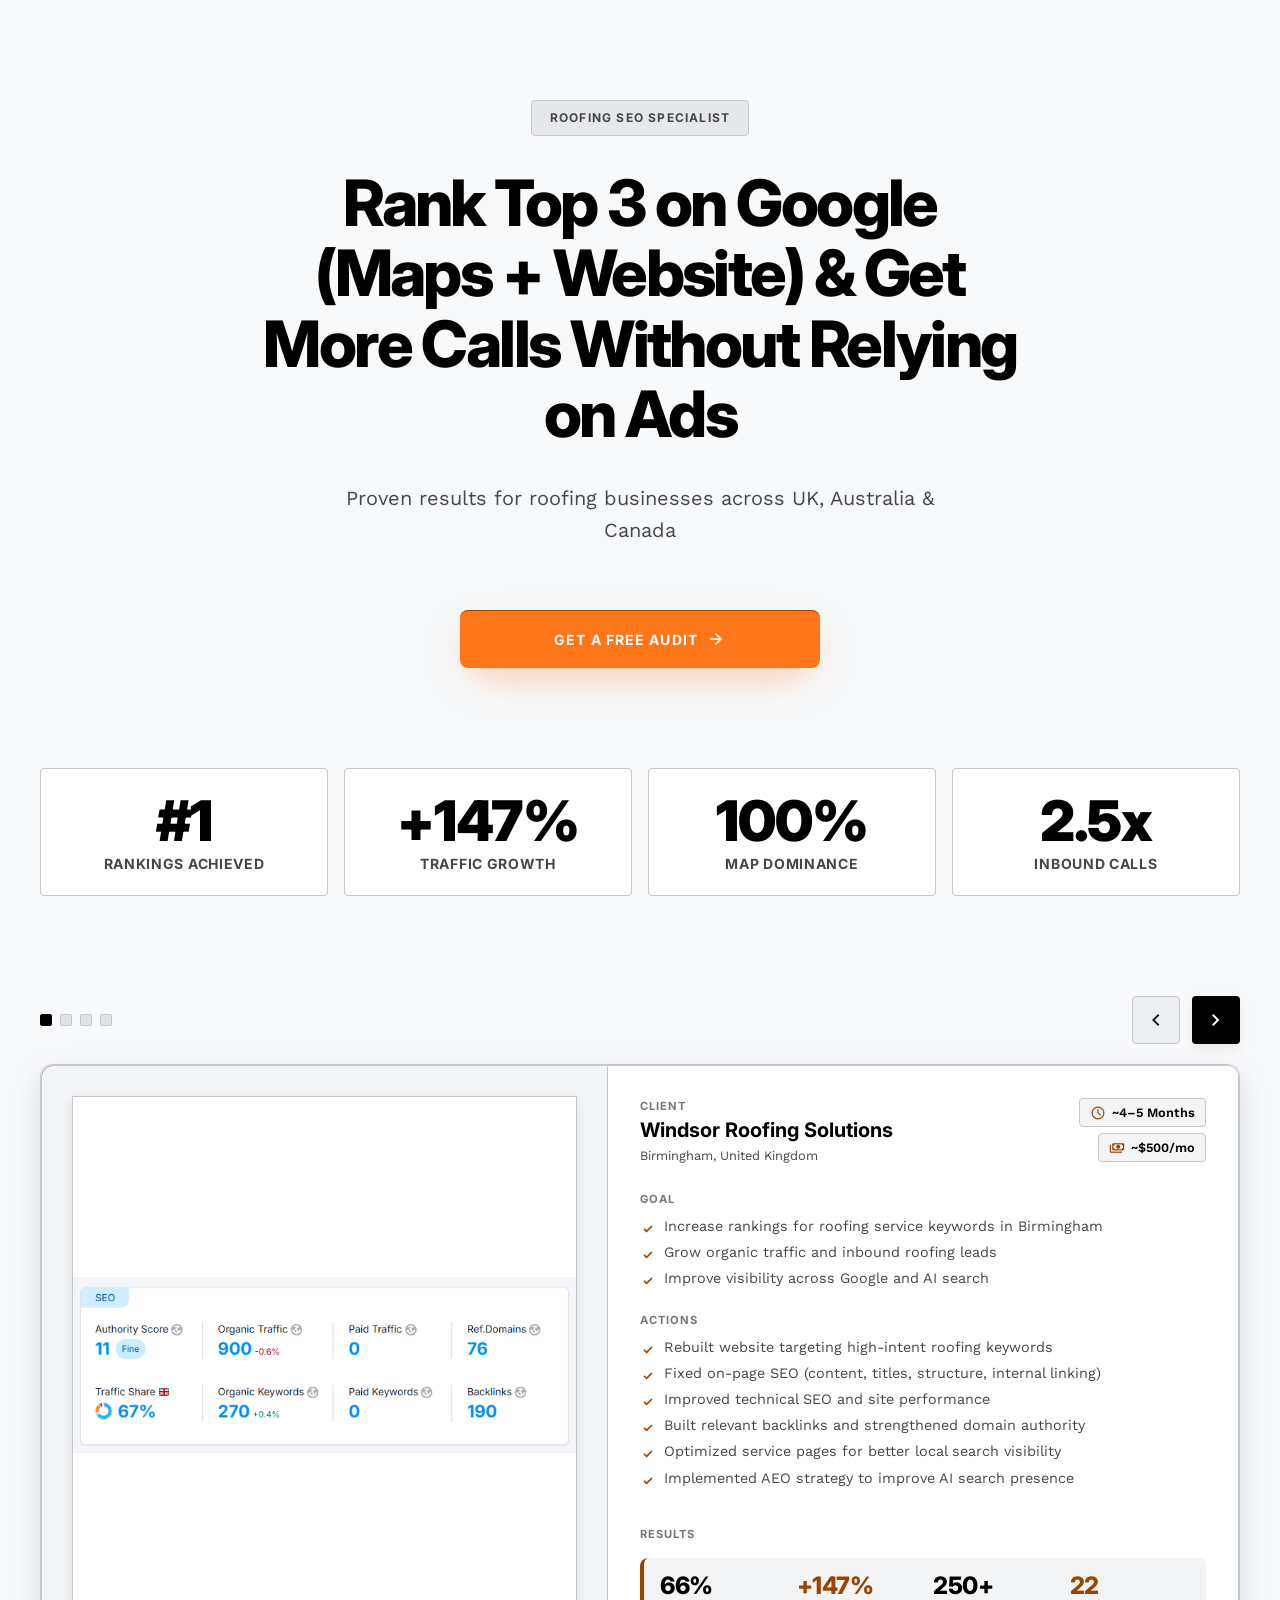
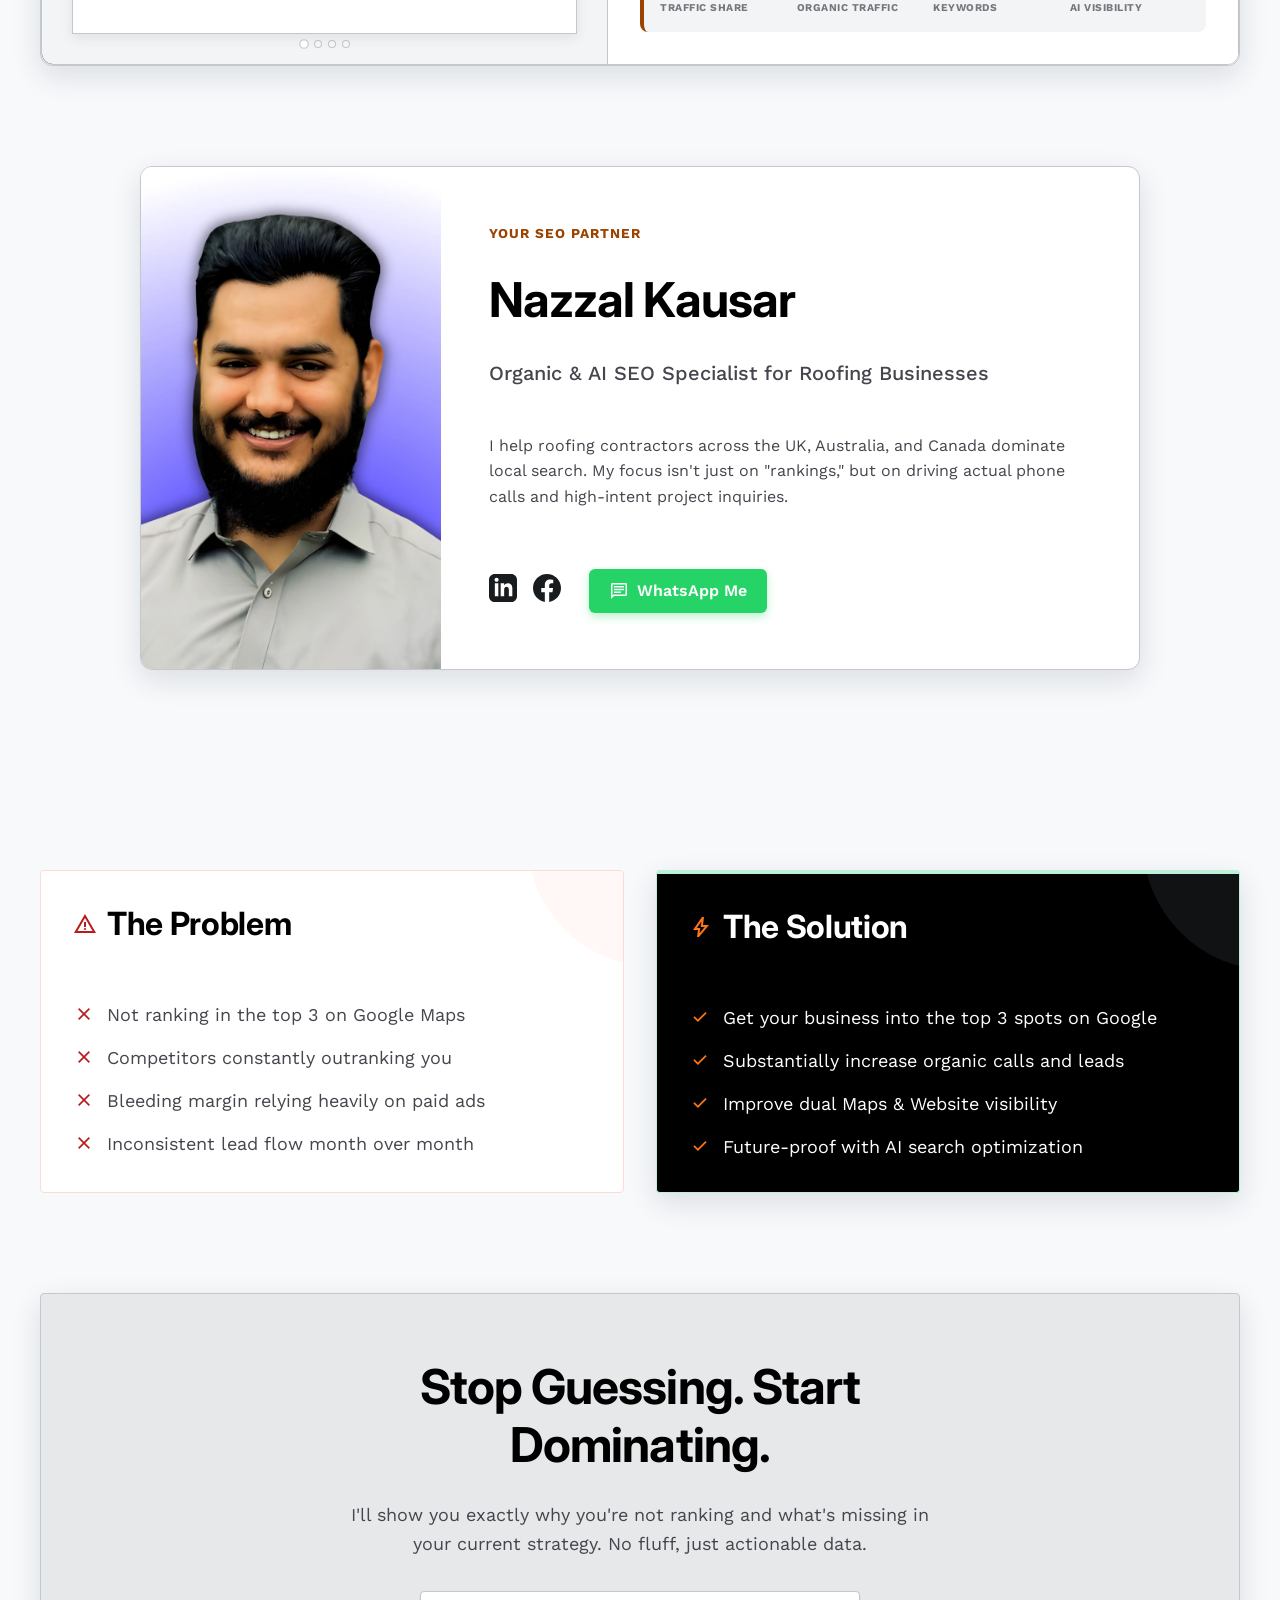
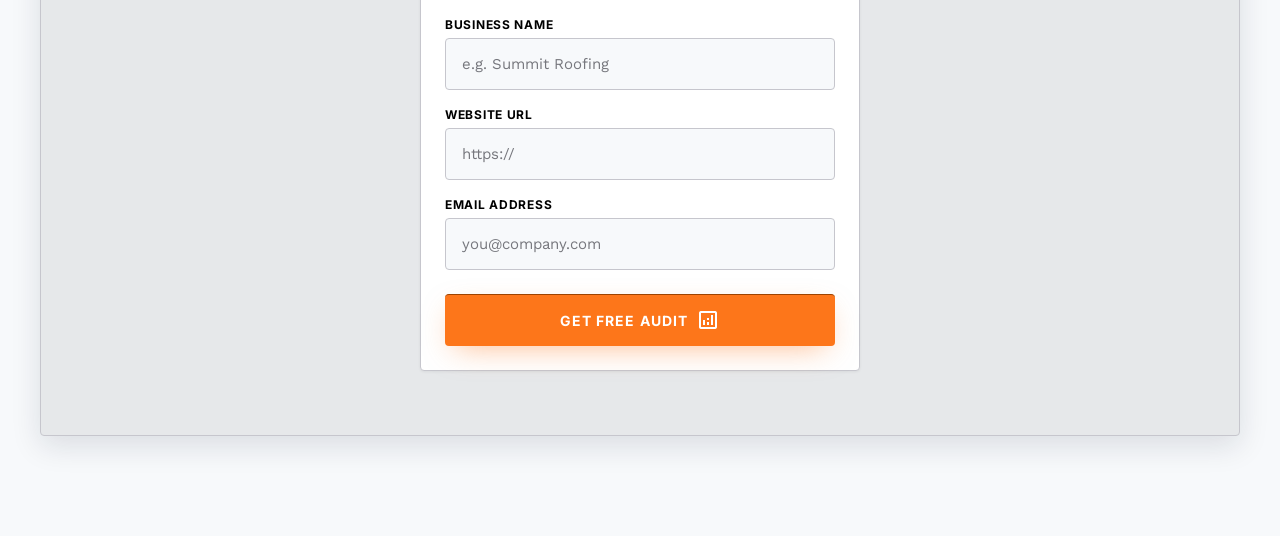
==== commit be0dcab2: "case studies added" ====
--- a/index.html
+++ b/index.html
@@ -87,6 +87,8 @@
            CASE STUDIES CSS (INJECTED TO PRESERVE TEMPLATE STYLING WITHOUT MODIFYING styles.css)
            ============================ -->
           <style>
+          .case-studies { gap: 12px !important; }
+          .case-studies__header { margin-bottom: 8px !important; }
           .cs-card {
             display: flex;
             flex-direction: column;
@@ -267,7 +269,6 @@
           }
 
           .cs-results-box {
-            margin-top: auto;
             background: var(--surface-container-low, #f2f4f6);
             padding: 16px;
             border-radius: 8px;
@@ -368,8 +369,10 @@
                     <li>Implemented AEO strategy to improve AI search presence</li>
                   </ul>
                 </div>
-                <div class="cs-results-box">
-                  <div class="cs-results-grid">
+                <div class="cs-block" style="margin-top: auto;">
+                  <span class="cs-label">RESULTS</span>
+                  <div class="cs-results-box">
+                    <div class="cs-results-grid">
                     <div class="cs-result-item">
                       <div class="cs-result-number">66%</div>
                       <div class="cs-result-desc">Traffic Share</div>
@@ -387,6 +390,7 @@
                       <div class="cs-result-desc">AI Visibility</div>
                     </div>
                   </div>
+                </div>
                 </div>
               </div>
             </div>
@@ -448,8 +452,10 @@
                     <li>Implemented AEO strategy to grow AI search visibility</li>
                   </ul>
                 </div>
-                <div class="cs-results-box">
-                  <div class="cs-results-grid">
+                <div class="cs-block" style="margin-top: auto;">
+                  <span class="cs-label">RESULTS</span>
+                  <div class="cs-results-box">
+                    <div class="cs-results-grid">
                     <div class="cs-result-item">
                       <div class="cs-result-number accent">#1</div>
                       <div class="cs-result-desc">Ranking</div>
@@ -467,6 +473,7 @@
                       <div class="cs-result-desc">AI Visibility</div>
                     </div>
                   </div>
+                </div>
                 </div>
               </div>
             </div>
@@ -528,8 +535,10 @@
                     <li>Implemented AEO strategy to grow AI search presence</li>
                   </ul>
                 </div>
-                <div class="cs-results-box">
-                  <div class="cs-results-grid">
+                <div class="cs-block" style="margin-top: auto;">
+                  <span class="cs-label">RESULTS</span>
+                  <div class="cs-results-box">
+                    <div class="cs-results-grid">
                     <div class="cs-result-item">
                       <div class="cs-result-number">615+</div>
                       <div class="cs-result-desc">Keywords</div>
@@ -547,6 +556,7 @@
                       <div class="cs-result-desc">AI Visibility</div>
                     </div>
                   </div>
+                </div>
                 </div>
               </div>
             </div>
@@ -604,8 +614,10 @@
                     <li>Optimized profile for high-intent roofing searches</li>
                   </ul>
                 </div>
-                <div class="cs-results-box">
-                  <div class="cs-results-grid">
+                <div class="cs-block" style="margin-top: auto;">
+                  <span class="cs-label">RESULTS</span>
+                  <div class="cs-results-box">
+                    <div class="cs-results-grid">
                     <div class="cs-result-item">
                       <div class="cs-result-number accent">#1</div>
                       <div class="cs-result-desc">Perth Grid</div>
